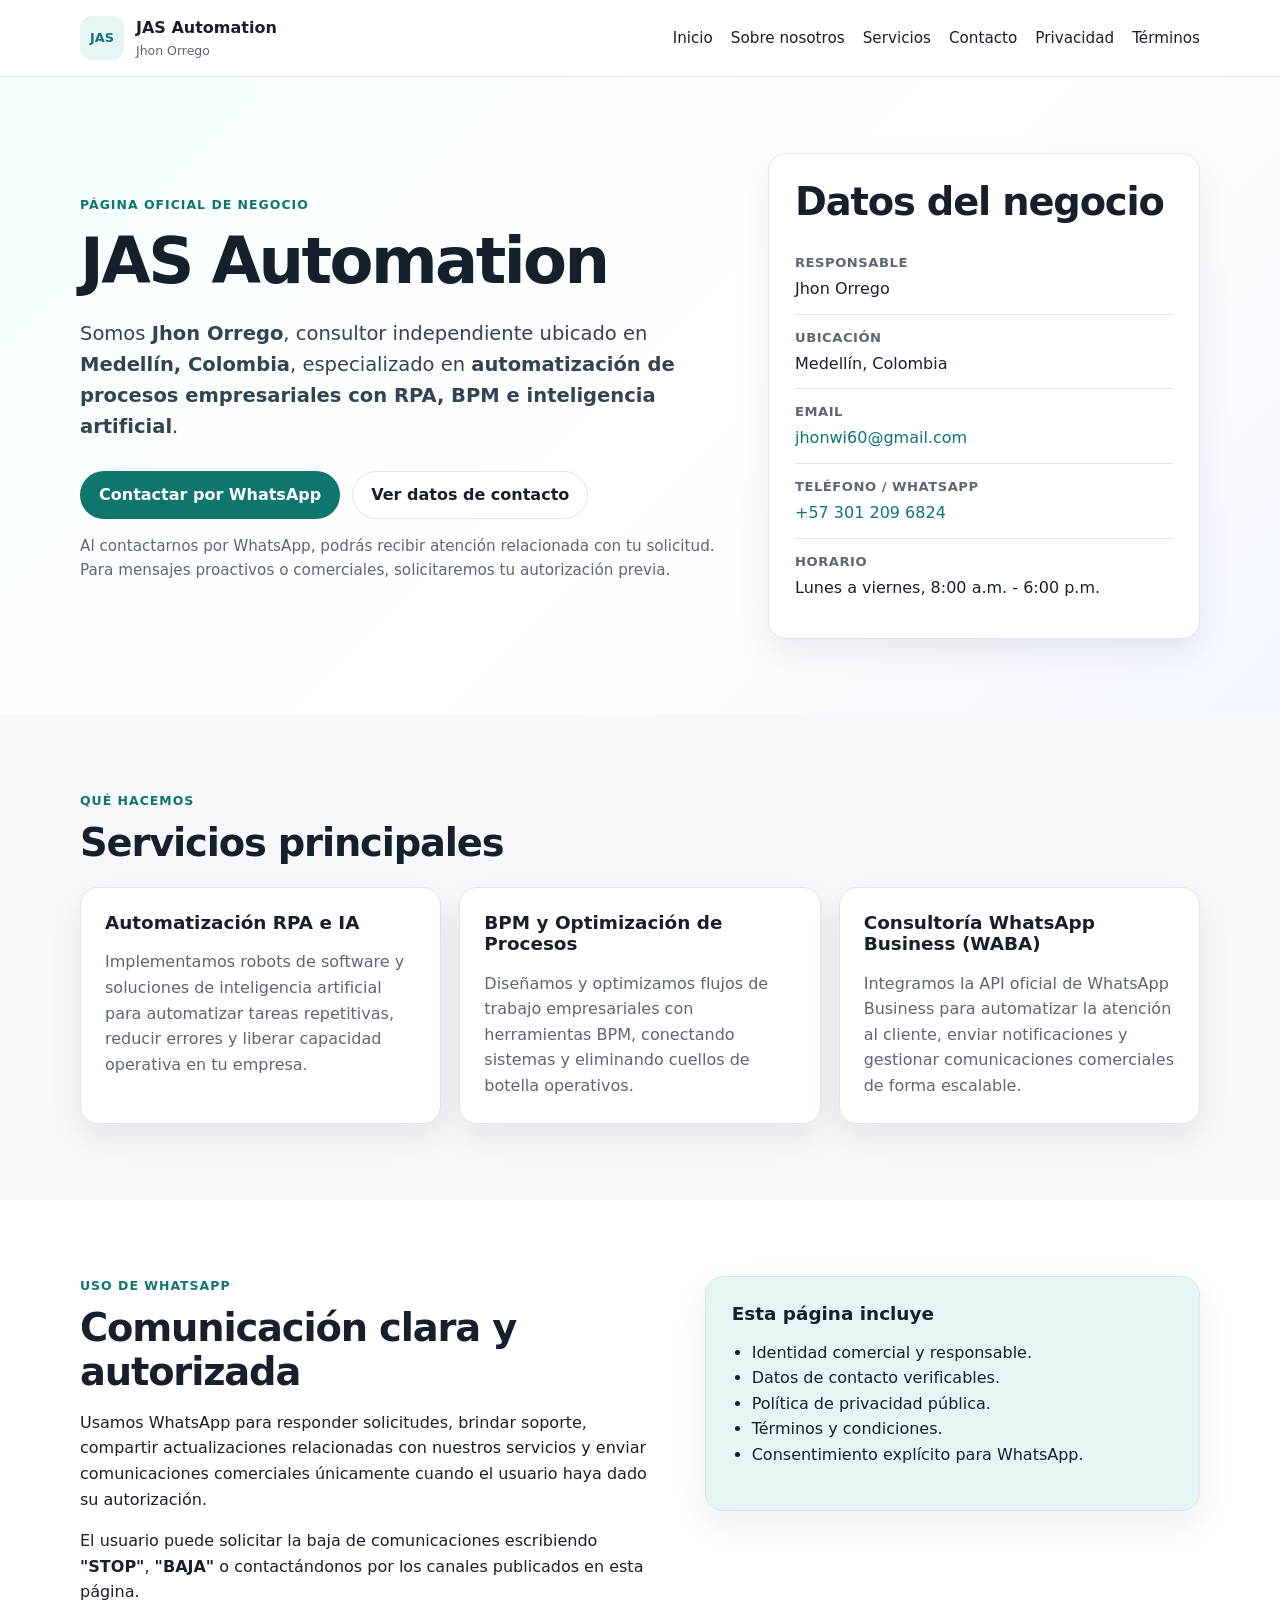
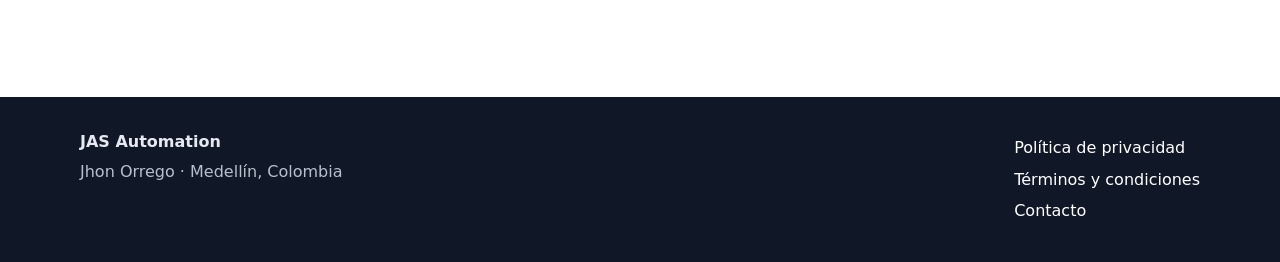
==== index.html @ 0388eae1 "Configurar página oficial JAS Automation Datos reales aplicados: nombre comercial, contacto, servici" ====
<!doctype html>
<html lang="es">
<head>
  <meta charset="utf-8">
  <meta name="viewport" content="width=device-width, initial-scale=1">
  <title>JAS Automation | Consultoría en Automatización de Procesos</title>
  <meta name="description" content="JAS Automation — consultoría en automatización de procesos empresariales con RPA, BPM e inteligencia artificial. Medellín, Colombia.">
  <meta name="robots" content="index,follow">
  <meta property="og:title" content="JAS Automation">
  <meta property="og:description" content="Consultoría en automatización de procesos con RPA, BPM e IA. Atención y soporte por WhatsApp.">
  <meta property="og:type" content="website">
  <meta property="og:url" content="https://www.jasautomation.com">
  <link rel="canonical" href="https://www.jasautomation.com">
  <link rel="stylesheet" href="assets/css/styles.css">
</head>
<body>
  <header class="site-header">
    <nav class="nav container" aria-label="Navegación principal">
      <a class="brand" href="index.html" aria-label="Inicio">
        <span class="brand-mark">JAS</span>
        <span>
          <strong>JAS Automation</strong>
          <small>Jhon Orrego</small>
        </span>
      </a>
      <button class="nav-toggle" aria-expanded="false" aria-controls="menu">Menú</button>
      <div class="nav-links" id="menu">
        <a href="index.html">Inicio</a>
        <a href="sobre-nosotros.html">Sobre nosotros</a>
        <a href="servicios.html">Servicios</a>
        <a href="contacto.html">Contacto</a>
        <a href="politica-privacidad.html">Privacidad</a>
        <a href="terminos-condiciones.html">Términos</a>
      </div>
    </nav>
  </header>

  <main>
    <section class="hero section">
      <div class="container hero-grid">
        <div>
          <p class="eyebrow">Página oficial de negocio</p>
          <h1>JAS Automation</h1>
          <p class="lead">Somos <strong>Jhon Orrego</strong>, consultor independiente ubicado en <strong>Medellín, Colombia</strong>, especializado en <strong>automatización de procesos empresariales con RPA, BPM e inteligencia artificial</strong>.</p>
          <div class="hero-actions">
            <a class="button button-primary" href="https://wa.me/573012096824?text=Hola%2C%20quiero%20recibir%20informaci%C3%B3n%20de%20JAS%20Automation" target="_blank" rel="noopener">Contactar por WhatsApp</a>
            <a class="button button-secondary" href="contacto.html">Ver datos de contacto</a>
          </div>
          <p class="consent-note">Al contactarnos por WhatsApp, podrás recibir atención relacionada con tu solicitud. Para mensajes proactivos o comerciales, solicitaremos tu autorización previa.</p>
        </div>
        <aside class="trust-card" aria-label="Datos verificables del negocio">
          <h2>Datos del negocio</h2>
          <dl>
            <div><dt>Responsable</dt><dd>Jhon Orrego</dd></div>
            <div><dt>Ubicación</dt><dd>Medellín, Colombia</dd></div>
            <div><dt>Email</dt><dd><a href="mailto:jhonwi60@gmail.com">jhonwi60@gmail.com</a></dd></div>
            <div><dt>Teléfono / WhatsApp</dt><dd><a href="tel:+573012096824">+57 301 209 6824</a></dd></div>
            <div><dt>Horario</dt><dd>Lunes a viernes, 8:00 a.m. - 6:00 p.m.</dd></div>
          </dl>
        </aside>
      </div>
    </section>

    <section class="section section-muted">
      <div class="container">
        <p class="eyebrow">Qué hacemos</p>
        <h2>Servicios principales</h2>
        <div class="cards three">
          <article class="card">
            <h3>Automatización RPA e IA</h3>
            <p>Implementamos robots de software y soluciones de inteligencia artificial para automatizar tareas repetitivas, reducir errores y liberar capacidad operativa en tu empresa.</p>
          </article>
          <article class="card">
            <h3>BPM y Optimización de Procesos</h3>
            <p>Diseñamos y optimizamos flujos de trabajo empresariales con herramientas BPM, conectando sistemas y eliminando cuellos de botella operativos.</p>
          </article>
          <article class="card">
            <h3>Consultoría WhatsApp Business (WABA)</h3>
            <p>Integramos la API oficial de WhatsApp Business para automatizar la atención al cliente, enviar notificaciones y gestionar comunicaciones comerciales de forma escalable.</p>
          </article>
        </div>
      </div>
    </section>

    <section class="section">
      <div class="container split">
        <div>
          <p class="eyebrow">Uso de WhatsApp</p>
          <h2>Comunicación clara y autorizada</h2>
          <p>Usamos WhatsApp para responder solicitudes, brindar soporte, compartir actualizaciones relacionadas con nuestros servicios y enviar comunicaciones comerciales únicamente cuando el usuario haya dado su autorización.</p>
          <p>El usuario puede solicitar la baja de comunicaciones escribiendo <strong>"STOP"</strong>, <strong>"BAJA"</strong> o contactándonos por los canales publicados en esta página.</p>
        </div>
        <div class="checklist">
          <h3>Esta página incluye</h3>
          <ul>
            <li>Identidad comercial y responsable.</li>
            <li>Datos de contacto verificables.</li>
            <li>Política de privacidad pública.</li>
            <li>Términos y condiciones.</li>
            <li>Consentimiento explícito para WhatsApp.</li>
          </ul>
        </div>
      </div>
    </section>
  </main>

  <footer class="site-footer">
    <div class="container footer-grid">
      <div>
        <strong>JAS Automation</strong>
        <p>Jhon Orrego · Medellín, Colombia</p>
      </div>
      <div>
        <a href="politica-privacidad.html">Política de privacidad</a>
        <a href="terminos-condiciones.html">Términos y condiciones</a>
        <a href="contacto.html">Contacto</a>
      </div>
    </div>
  </footer>
  <script src="assets/js/main.js"></script>
</body>
</html>
---- assets/css/styles.css ----
:root {
  --bg: #ffffff;
  --surface: #f6f8fb;
  --text: #17202a;
  --muted: #5c6773;
  --border: #dfe5ed;
  --primary: #0f766e;
  --primary-dark: #0b5f59;
  --accent: #e6f5f3;
  --shadow: 0 14px 34px rgba(16, 24, 40, .08);
  --radius: 18px;
}
* { box-sizing: border-box; }
html { scroll-behavior: smooth; }
body {
  margin: 0;
  font-family: Inter, ui-sans-serif, system-ui, -apple-system, BlinkMacSystemFont, "Segoe UI", sans-serif;
  color: var(--text);
  background: var(--bg);
  line-height: 1.6;
}
a { color: var(--primary); text-decoration: none; }
a:hover { text-decoration: underline; }
.container { width: min(1120px, calc(100% - 32px)); margin: 0 auto; }
.site-header { position: sticky; top: 0; z-index: 20; background: rgba(255,255,255,.95); border-bottom: 1px solid var(--border); backdrop-filter: blur(10px); }
.nav { display: flex; align-items: center; justify-content: space-between; min-height: 76px; gap: 18px; }
.brand { display: inline-flex; align-items: center; gap: 12px; color: var(--text); }
.brand:hover { text-decoration: none; }
.brand small { display: block; color: var(--muted); font-size: .78rem; }
.brand-mark { display: grid; place-items: center; min-width: 44px; height: 44px; border-radius: 12px; background: var(--accent); color: var(--primary); font-weight: 800; font-size: .8rem; }
.nav-links { display: flex; align-items: center; gap: 18px; font-size: .95rem; }
.nav-links a { color: var(--text); }
.nav-toggle { display: none; border: 1px solid var(--border); background: #fff; padding: 9px 12px; border-radius: 10px; }
.section { padding: 76px 0; }
.section-muted { background: var(--surface); }
.hero { background: linear-gradient(135deg, #f5fffd 0%, #ffffff 55%, #f2f7ff 100%); }
.hero-grid { display: grid; grid-template-columns: 1.2fr .8fr; gap: 40px; align-items: center; }
.eyebrow { color: var(--primary); font-weight: 800; letter-spacing: .08em; text-transform: uppercase; font-size: .78rem; margin: 0 0 10px; }
h1, h2, h3 { line-height: 1.15; margin: 0 0 16px; }
h1 { font-size: clamp(2.25rem, 5vw, 4.4rem); letter-spacing: -.04em; }
h2 { font-size: clamp(1.7rem, 3vw, 2.45rem); letter-spacing: -.03em; }
h3 { font-size: 1.15rem; }
.lead { font-size: 1.22rem; color: #354252; max-width: 760px; }
.hero-actions { display: flex; flex-wrap: wrap; gap: 12px; margin: 28px 0 14px; }
.button { display: inline-flex; align-items: center; justify-content: center; min-height: 48px; padding: 0 18px; border-radius: 999px; font-weight: 750; border: 1px solid transparent; cursor: pointer; }
.button:hover { text-decoration: none; }
.button-primary { background: var(--primary); color: #fff; }
.button-primary:hover { background: var(--primary-dark); }
.button-secondary { background: #fff; color: var(--text); border-color: var(--border); }
.consent-note { color: var(--muted); font-size: .95rem; }
.trust-card, .card, .form-card, .checklist, .notice { border: 1px solid var(--border); border-radius: var(--radius); background: #fff; box-shadow: var(--shadow); }
.trust-card { padding: 26px; }
dl { margin: 0; }
.trust-card dl div, .contact-list div { padding: 12px 0; border-bottom: 1px solid var(--border); }
.trust-card dl div:last-child, .contact-list div:last-child { border-bottom: 0; }
dt { font-size: .82rem; color: var(--muted); font-weight: 750; text-transform: uppercase; letter-spacing: .04em; }
dd { margin: 3px 0 0; }
.cards { display: grid; gap: 18px; margin-top: 22px; }
.cards.three { grid-template-columns: repeat(3, 1fr); }
.card { padding: 24px; }
.card p { color: var(--muted); margin-bottom: 0; }
.split { display: grid; grid-template-columns: 1fr .85fr; gap: 42px; align-items: start; }
.checklist { padding: 26px; background: var(--accent); }
ul { padding-left: 20px; }
.page { min-height: 64vh; }
.content { max-width: 880px; }
.content p, .legal p { color: #354252; }
.info-table { width: 100%; border-collapse: collapse; margin: 24px 0; border: 1px solid var(--border); border-radius: 14px; overflow: hidden; display: table; }
.info-table th, .info-table td { text-align: left; padding: 14px 16px; border-bottom: 1px solid var(--border); }
.info-table th { width: 230px; background: var(--surface); }
.contact-grid { display: grid; grid-template-columns: .8fr 1fr; gap: 32px; align-items: start; }
.form-card { padding: 26px; }
form { display: grid; gap: 12px; }
label { font-weight: 700; }
input, select, textarea { width: 100%; padding: 12px 13px; border: 1px solid var(--border); border-radius: 12px; font: inherit; }
textarea { resize: vertical; }
.checkbox { display: grid; grid-template-columns: auto 1fr; gap: 10px; align-items: start; font-weight: 500; color: #354252; font-size: .95rem; }
.checkbox input { width: auto; margin-top: 5px; }
.legal { max-width: 900px; }
.legal h2 { font-size: 1.35rem; margin-top: 30px; }
.notice { padding: 18px; margin-top: 24px; background: #fff9e8; }
.site-footer { background: #101828; color: #e6eaf0; padding: 32px 0; }
.site-footer p { color: #b8c0cc; margin: 4px 0; }
.site-footer a { display: block; color: #fff; margin: 6px 0; }
.footer-grid { display: flex; justify-content: space-between; gap: 24px; align-items: start; }
@media (max-width: 820px) {
  .nav { align-items: flex-start; padding: 14px 0; }
  .nav-toggle { display: inline-flex; }
  .nav-links { display: none; position: absolute; left: 16px; right: 16px; top: 76px; background: #fff; border: 1px solid var(--border); border-radius: 14px; padding: 14px; box-shadow: var(--shadow); flex-direction: column; align-items: flex-start; }
  .nav-links.open { display: flex; }
  .hero-grid, .cards.three, .split, .contact-grid { grid-template-columns: 1fr; }
  .section { padding: 52px 0; }
  .footer-grid { flex-direction: column; }
}
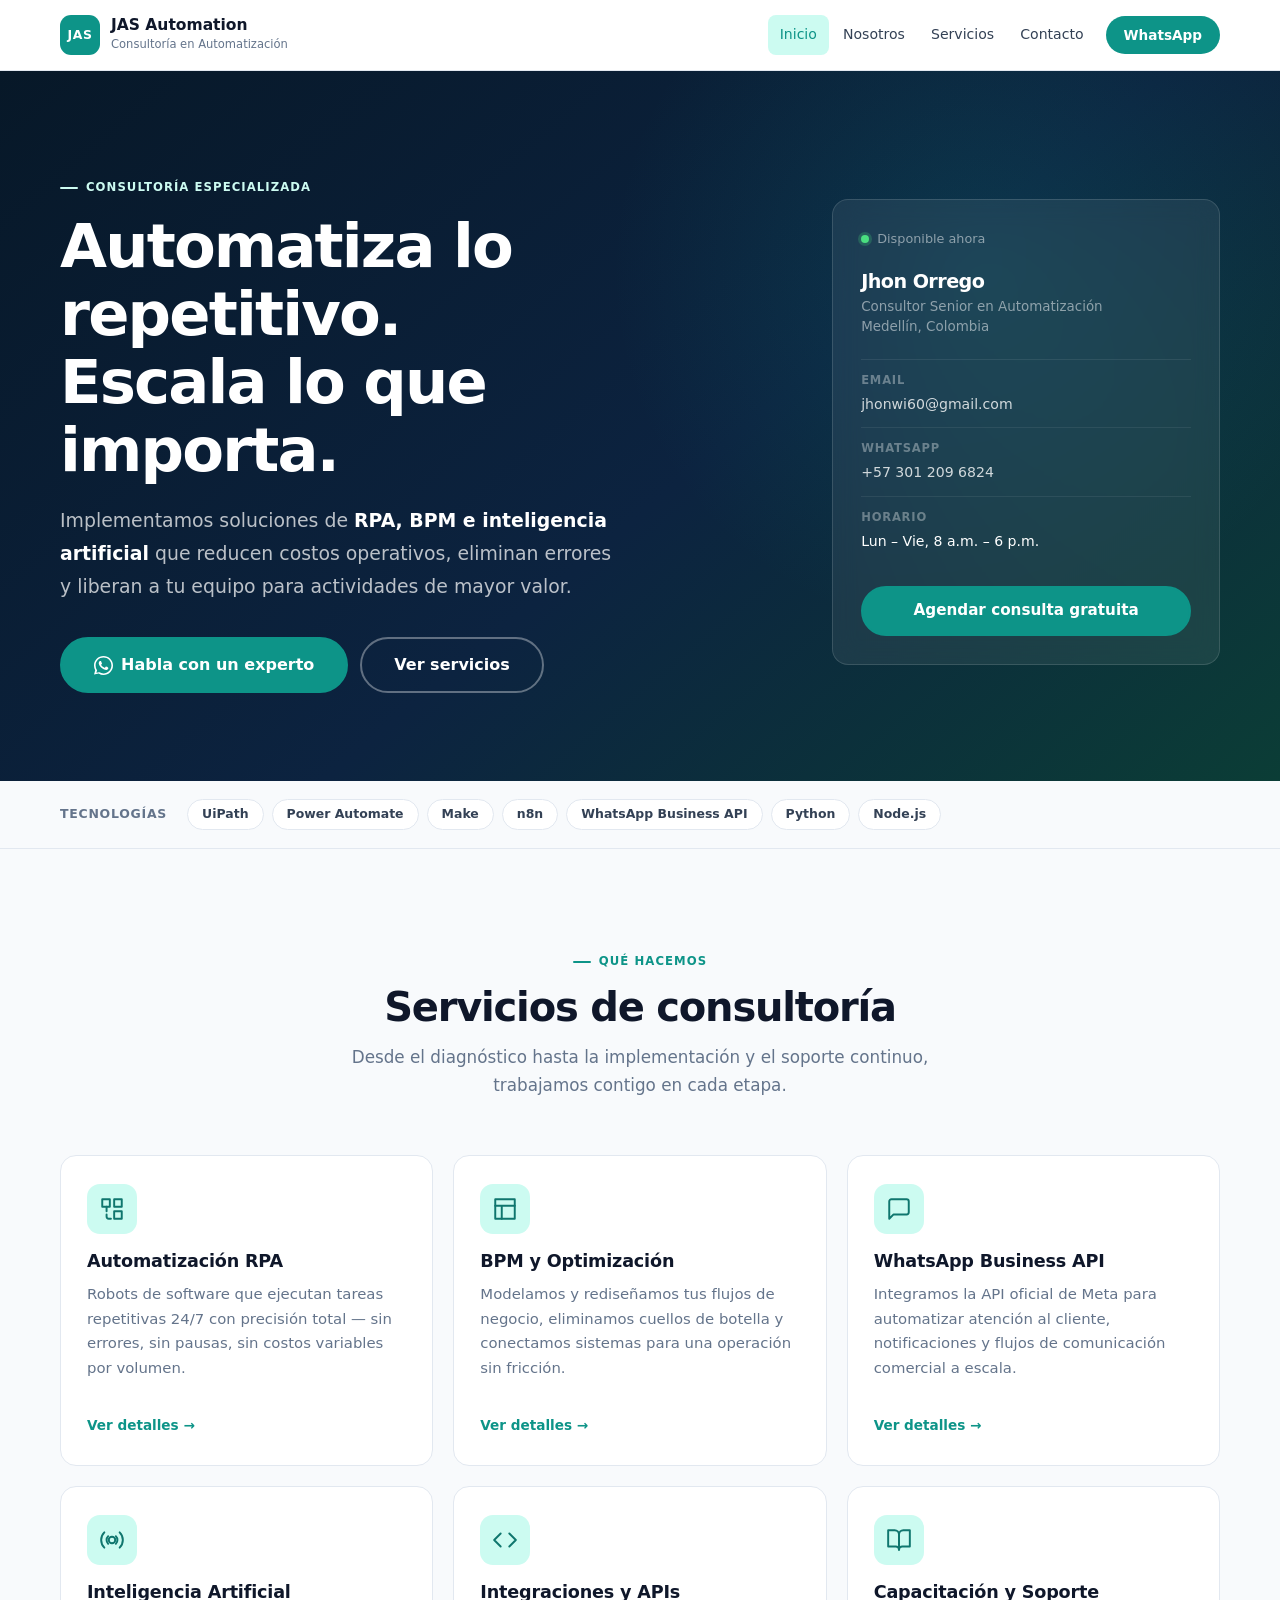
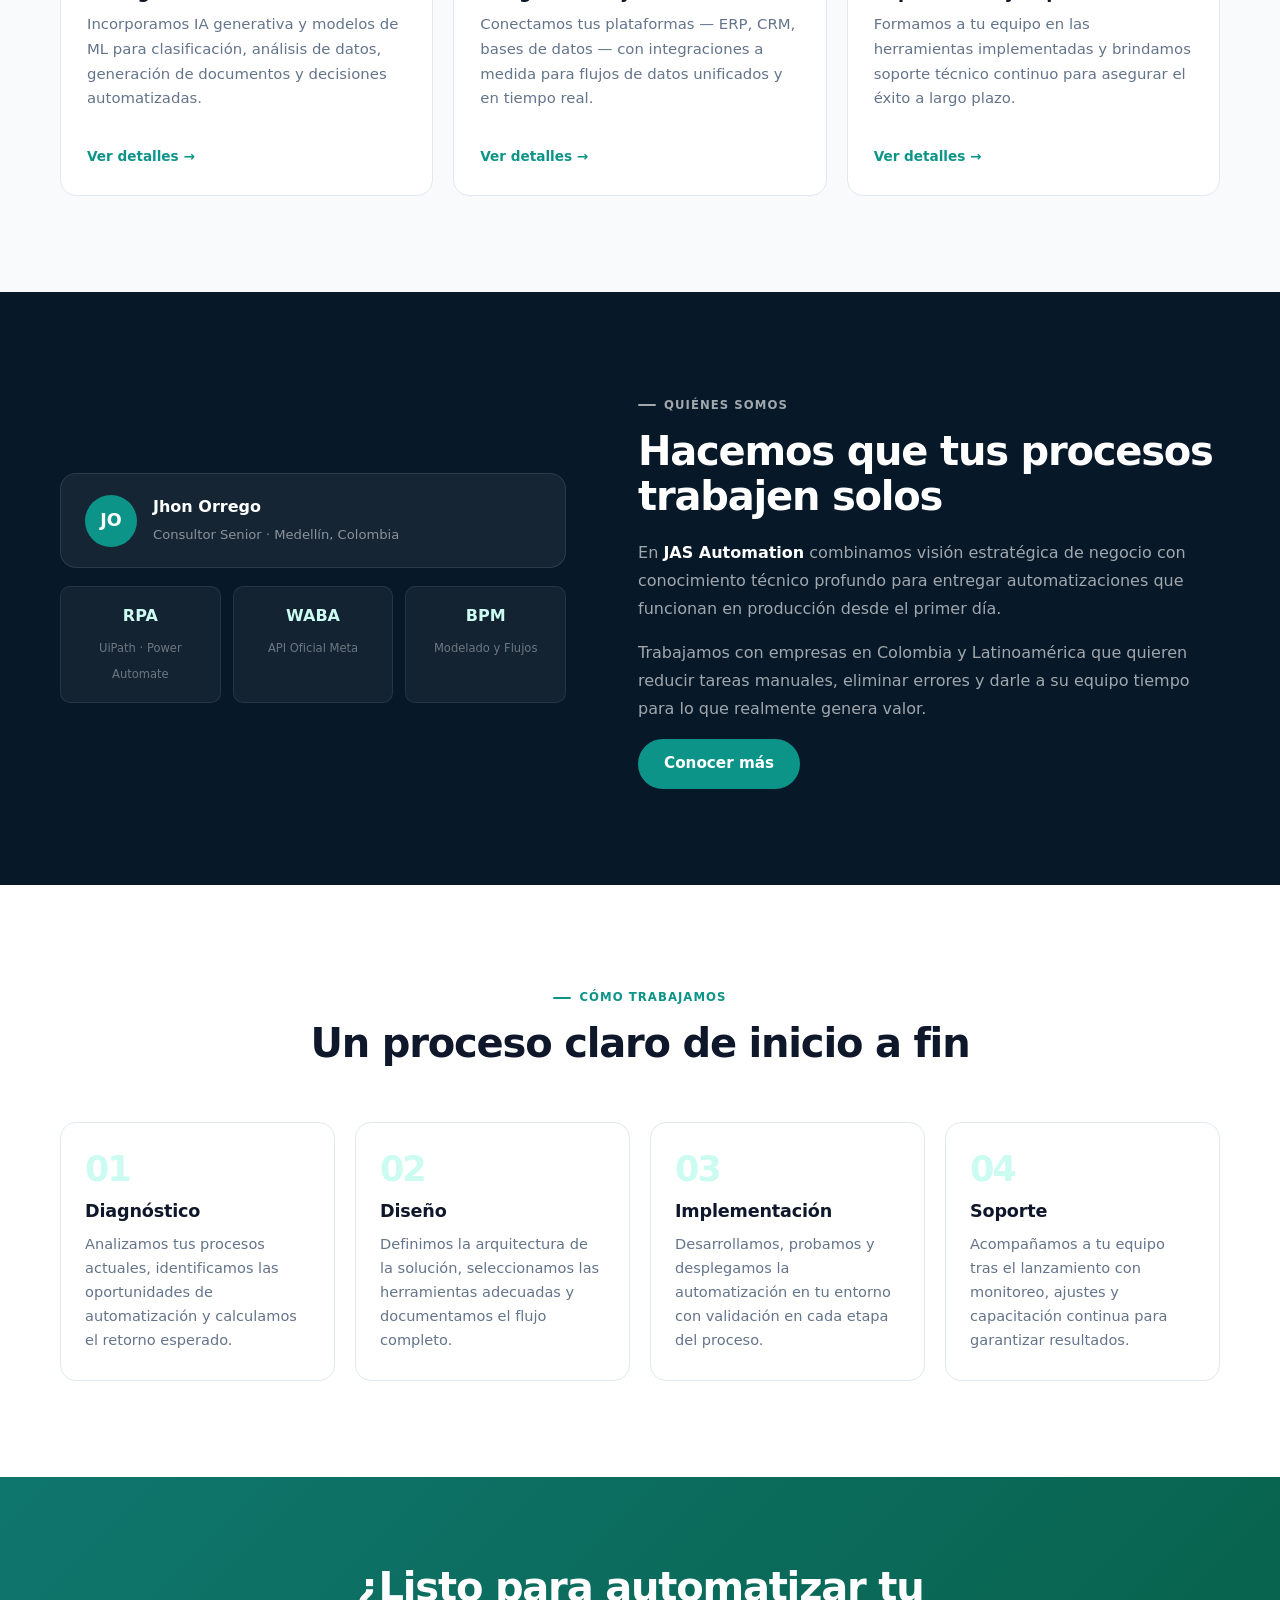
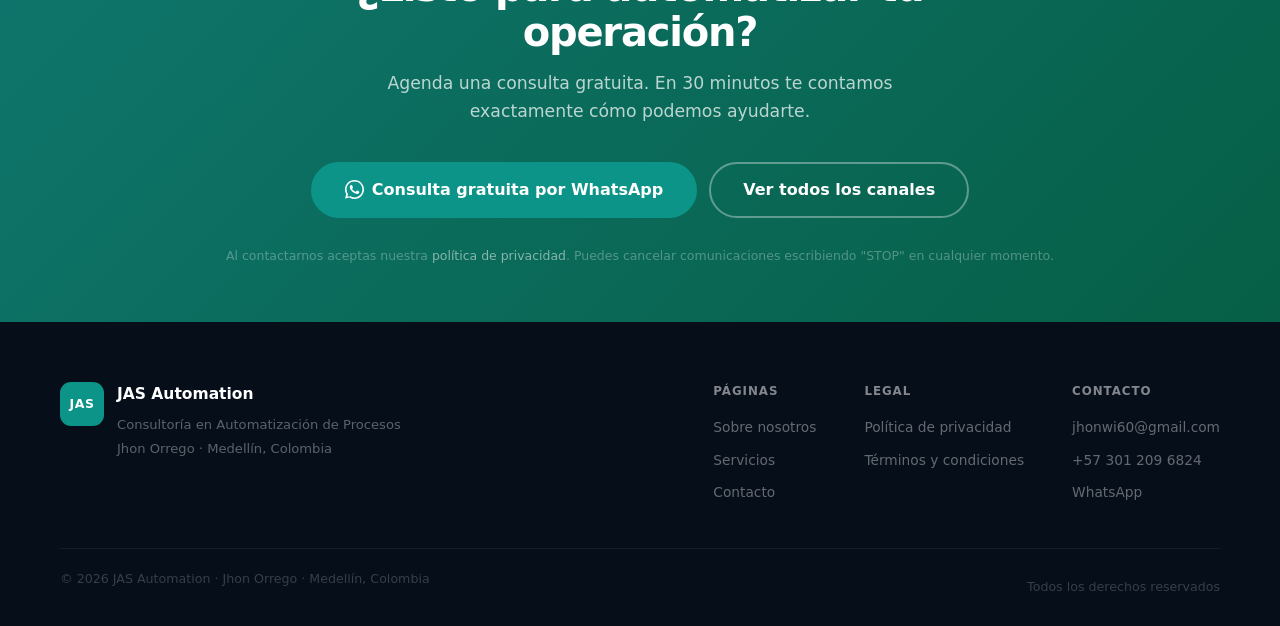
==== commit 4631f732: "Rediseño completo: UI profesional, mobile-first, copy mejorado - Hero con fondo oscuro y headline de" ====
--- a/index.html
+++ b/index.html
@@ -2,121 +2,296 @@
 <html lang="es">
 <head>
   <meta charset="utf-8">
+  <meta name="facebook-domain-verification" content="6xruk0fflsrq1tojwu6h38lykmosed" />
   <meta name="viewport" content="width=device-width, initial-scale=1">
-  <title>JAS Automation | Consultoría en Automatización de Procesos</title>
-  <meta name="description" content="JAS Automation — consultoría en automatización de procesos empresariales con RPA, BPM e inteligencia artificial. Medellín, Colombia.">
+  <title>JAS Automation | Consultoría en Automatización RPA, BPM e IA</title>
+  <meta name="description" content="Consultoría especializada en automatización de procesos con RPA, BPM e inteligencia artificial. Reducimos costos operativos y liberamos capacidad en tu empresa. Medellín, Colombia.">
   <meta name="robots" content="index,follow">
-  <meta property="og:title" content="JAS Automation">
-  <meta property="og:description" content="Consultoría en automatización de procesos con RPA, BPM e IA. Atención y soporte por WhatsApp.">
+  <meta property="og:title" content="JAS Automation | Automatización de Procesos">
+  <meta property="og:description" content="RPA, BPM e IA para empresas que quieren escalar sin crecer en costos operativos.">
   <meta property="og:type" content="website">
   <meta property="og:url" content="https://www.jasautomation.com">
   <link rel="canonical" href="https://www.jasautomation.com">
   <link rel="stylesheet" href="assets/css/styles.css">
 </head>
 <body>
+
   <header class="site-header">
     <nav class="nav container" aria-label="Navegación principal">
-      <a class="brand" href="index.html" aria-label="Inicio">
+      <a class="brand" href="index.html" aria-label="JAS Automation — Inicio">
         <span class="brand-mark">JAS</span>
         <span>
           <strong>JAS Automation</strong>
-          <small>Jhon Orrego</small>
+          <small>Consultoría en Automatización</small>
         </span>
       </a>
-      <button class="nav-toggle" aria-expanded="false" aria-controls="menu">Menú</button>
-      <div class="nav-links" id="menu">
-        <a href="index.html">Inicio</a>
-        <a href="sobre-nosotros.html">Sobre nosotros</a>
+      <button class="nav-toggle" id="nav-toggle" aria-expanded="false" aria-controls="main-menu" aria-label="Abrir menú">
+        <span></span><span></span><span></span>
+      </button>
+      <div class="nav-links" id="main-menu">
+        <a href="index.html" class="active">Inicio</a>
+        <a href="sobre-nosotros.html">Nosotros</a>
         <a href="servicios.html">Servicios</a>
         <a href="contacto.html">Contacto</a>
-        <a href="politica-privacidad.html">Privacidad</a>
-        <a href="terminos-condiciones.html">Términos</a>
+        <a href="https://wa.me/573012096824?text=Hola%2C%20quiero%20informaci%C3%B3n%20sobre%20JAS%20Automation" class="nav-cta" target="_blank" rel="noopener">WhatsApp</a>
       </div>
     </nav>
   </header>
 
   <main>
-    <section class="hero section">
-      <div class="container hero-grid">
+
+    <!-- HERO -->
+    <section class="hero">
+      <div class="container hero-inner">
+        <div class="hero-content">
+          <p class="eyebrow eyebrow-light">Consultoría especializada</p>
+          <h1>Automatiza lo repetitivo.<br>Escala lo que importa.</h1>
+          <p class="lead">Implementamos soluciones de <strong>RPA, BPM e inteligencia artificial</strong> que reducen costos operativos, eliminan errores y liberan a tu equipo para actividades de mayor valor.</p>
+          <div class="hero-actions">
+            <a class="btn btn-primary btn-lg" href="https://wa.me/573012096824?text=Hola%2C%20quiero%20informaci%C3%B3n%20sobre%20JAS%20Automation" target="_blank" rel="noopener">
+              <svg width="19" height="19" viewBox="0 0 24 24" fill="currentColor" aria-hidden="true"><path d="M17.472 14.382c-.297-.149-1.758-.867-2.03-.967-.273-.099-.471-.148-.67.15-.197.297-.767.966-.94 1.164-.173.199-.347.223-.644.075-.297-.15-1.255-.463-2.39-1.475-.883-.788-1.48-1.761-1.653-2.059-.173-.297-.018-.458.13-.606.134-.133.298-.347.446-.52.149-.174.198-.298.298-.497.099-.198.05-.371-.025-.52-.075-.149-.669-1.612-.916-2.207-.242-.579-.487-.5-.669-.51-.173-.008-.371-.01-.57-.01-.198 0-.52.074-.792.372-.272.297-1.04 1.016-1.04 2.479 0 1.462 1.065 2.875 1.213 3.074.149.198 2.096 3.2 5.077 4.487.709.306 1.262.489 1.694.625.712.227 1.36.195 1.871.118.571-.085 1.758-.719 2.006-1.413.248-.694.248-1.289.173-1.413-.074-.124-.272-.198-.57-.347z"/><path d="M12 0C5.373 0 0 5.373 0 12c0 2.123.553 4.116 1.52 5.843L.057 23.5l5.81-1.522A11.942 11.942 0 0012 24c6.627 0 12-5.373 12-12S18.627 0 12 0zm0 22c-1.89 0-3.663-.51-5.187-1.4l-.37-.22-3.45.905.92-3.36-.24-.386A10 10 0 012 12C2 6.477 6.477 2 12 2s10 4.477 10 10-4.477 10-10 10z"/></svg>
+              Habla con un experto
+            </a>
+            <a class="btn btn-outline-white btn-lg" href="servicios.html">Ver servicios</a>
+          </div>
+        </div>
+
+        <aside class="hero-card" aria-label="Datos de contacto">
+          <div class="hero-card-top">
+            <span class="status-dot" aria-hidden="true"></span>
+            <span>Disponible ahora</span>
+          </div>
+          <h2>Jhon Orrego</h2>
+          <p class="hero-card-role">Consultor Senior en Automatización<br>Medellín, Colombia</p>
+          <dl>
+            <div>
+              <dt>Email</dt>
+              <dd><a href="mailto:jhonwi60@gmail.com">jhonwi60@gmail.com</a></dd>
+            </div>
+            <div>
+              <dt>WhatsApp</dt>
+              <dd><a href="tel:+573012096824">+57 301 209 6824</a></dd>
+            </div>
+            <div>
+              <dt>Horario</dt>
+              <dd>Lun – Vie, 8 a.m. – 6 p.m.</dd>
+            </div>
+          </dl>
+          <a class="btn btn-primary btn-full" href="https://wa.me/573012096824?text=Hola%2C%20quiero%20una%20consulta%20sobre%20automatizaci%C3%B3n" target="_blank" rel="noopener">Agendar consulta gratuita</a>
+        </aside>
+      </div>
+    </section>
+
+    <!-- TECH STRIP -->
+    <div class="strip">
+      <div class="container strip-inner">
+        <span class="strip-label">Tecnologías</span>
+        <div class="strip-tags">
+          <span>UiPath</span>
+          <span>Power Automate</span>
+          <span>Make</span>
+          <span>n8n</span>
+          <span>WhatsApp Business API</span>
+          <span>Python</span>
+          <span>Node.js</span>
+        </div>
+      </div>
+    </div>
+
+    <!-- SERVICES -->
+    <section class="section section-muted">
+      <div class="container">
+        <div class="section-header">
+          <p class="eyebrow">Qué hacemos</p>
+          <h2>Servicios de consultoría</h2>
+          <p class="section-sub">Desde el diagnóstico hasta la implementación y el soporte continuo, trabajamos contigo en cada etapa.</p>
+        </div>
+        <div class="services-grid">
+
+          <article class="service-card">
+            <div class="service-icon" aria-hidden="true">
+              <svg width="26" height="26" viewBox="0 0 24 24" fill="none" stroke="currentColor" stroke-width="1.8" stroke-linecap="round" stroke-linejoin="round"><rect x="3" y="3" width="7" height="7"/><rect x="14" y="3" width="7" height="7"/><rect x="14" y="14" width="7" height="7"/><path d="M7 17v2a2 2 0 002 2h2M7 10v4"/></svg>
+            </div>
+            <h3>Automatización RPA</h3>
+            <p>Robots de software que ejecutan tareas repetitivas 24/7 con precisión total — sin errores, sin pausas, sin costos variables por volumen.</p>
+            <a href="servicios.html" class="card-link">Ver detalles →</a>
+          </article>
+
+          <article class="service-card">
+            <div class="service-icon" aria-hidden="true">
+              <svg width="26" height="26" viewBox="0 0 24 24" fill="none" stroke="currentColor" stroke-width="1.8" stroke-linecap="round" stroke-linejoin="round"><path d="M3 3h18v18H3z" rx="2"/><path d="M3 9h18M9 21V9"/></svg>
+            </div>
+            <h3>BPM y Optimización</h3>
+            <p>Modelamos y rediseñamos tus flujos de negocio, eliminamos cuellos de botella y conectamos sistemas para una operación sin fricción.</p>
+            <a href="servicios.html" class="card-link">Ver detalles →</a>
+          </article>
+
+          <article class="service-card">
+            <div class="service-icon" aria-hidden="true">
+              <svg width="26" height="26" viewBox="0 0 24 24" fill="none" stroke="currentColor" stroke-width="1.8" stroke-linecap="round" stroke-linejoin="round"><path d="M21 15a2 2 0 01-2 2H7l-4 4V5a2 2 0 012-2h14a2 2 0 012 2z"/></svg>
+            </div>
+            <h3>WhatsApp Business API</h3>
+            <p>Integramos la API oficial de Meta para automatizar atención al cliente, notificaciones y flujos de comunicación comercial a escala.</p>
+            <a href="servicios.html" class="card-link">Ver detalles →</a>
+          </article>
+
+          <article class="service-card">
+            <div class="service-icon" aria-hidden="true">
+              <svg width="26" height="26" viewBox="0 0 24 24" fill="none" stroke="currentColor" stroke-width="1.8" stroke-linecap="round" stroke-linejoin="round"><circle cx="12" cy="12" r="3"/><path d="M19.07 4.93a10 10 0 010 14.14M4.93 4.93a10 10 0 000 14.14M15.54 8.46a5 5 0 010 7.07M8.46 8.46a5 5 0 000 7.07"/></svg>
+            </div>
+            <h3>Inteligencia Artificial</h3>
+            <p>Incorporamos IA generativa y modelos de ML para clasificación, análisis de datos, generación de documentos y decisiones automatizadas.</p>
+            <a href="servicios.html" class="card-link">Ver detalles →</a>
+          </article>
+
+          <article class="service-card">
+            <div class="service-icon" aria-hidden="true">
+              <svg width="26" height="26" viewBox="0 0 24 24" fill="none" stroke="currentColor" stroke-width="1.8" stroke-linecap="round" stroke-linejoin="round"><polyline points="16 18 22 12 16 6"/><polyline points="8 6 2 12 8 18"/></svg>
+            </div>
+            <h3>Integraciones y APIs</h3>
+            <p>Conectamos tus plataformas — ERP, CRM, bases de datos — con integraciones a medida para flujos de datos unificados y en tiempo real.</p>
+            <a href="servicios.html" class="card-link">Ver detalles →</a>
+          </article>
+
+          <article class="service-card">
+            <div class="service-icon" aria-hidden="true">
+              <svg width="26" height="26" viewBox="0 0 24 24" fill="none" stroke="currentColor" stroke-width="1.8" stroke-linecap="round" stroke-linejoin="round"><path d="M2 3h6a4 4 0 014 4v14a3 3 0 00-3-3H2z"/><path d="M22 3h-6a4 4 0 00-4 4v14a3 3 0 013-3h7z"/></svg>
+            </div>
+            <h3>Capacitación y Soporte</h3>
+            <p>Formamos a tu equipo en las herramientas implementadas y brindamos soporte técnico continuo para asegurar el éxito a largo plazo.</p>
+            <a href="servicios.html" class="card-link">Ver detalles →</a>
+          </article>
+
+        </div>
+      </div>
+    </section>
+
+    <!-- ABOUT -->
+    <section class="section section-dark">
+      <div class="container about-grid">
+        <div class="about-visual">
+          <div class="about-profile">
+            <div class="about-avatar" aria-hidden="true">JO</div>
+            <div>
+              <strong>Jhon Orrego</strong>
+              <span>Consultor Senior · Medellín, Colombia</span>
+            </div>
+          </div>
+          <div class="about-tags">
+            <div class="about-tag">
+              <strong>RPA</strong>
+              <span>UiPath · Power Automate</span>
+            </div>
+            <div class="about-tag">
+              <strong>WABA</strong>
+              <span>API Oficial Meta</span>
+            </div>
+            <div class="about-tag">
+              <strong>BPM</strong>
+              <span>Modelado y Flujos</span>
+            </div>
+          </div>
+        </div>
+        <div class="about-text">
+          <p class="eyebrow eyebrow-light">Quiénes somos</p>
+          <h2>Hacemos que tus procesos trabajen solos</h2>
+          <p>En <strong>JAS Automation</strong> combinamos visión estratégica de negocio con conocimiento técnico profundo para entregar automatizaciones que funcionan en producción desde el primer día.</p>
+          <p>Trabajamos con empresas en Colombia y Latinoamérica que quieren reducir tareas manuales, eliminar errores y darle a su equipo tiempo para lo que realmente genera valor.</p>
+          <a class="btn btn-primary" href="sobre-nosotros.html">Conocer más</a>
+        </div>
+      </div>
+    </section>
+
+    <!-- PROCESS -->
+    <section class="section">
+      <div class="container">
+        <div class="section-header">
+          <p class="eyebrow">Cómo trabajamos</p>
+          <h2>Un proceso claro de inicio a fin</h2>
+        </div>
+        <div class="process-grid">
+          <div class="process-step">
+            <div class="step-num">01</div>
+            <h3>Diagnóstico</h3>
+            <p>Analizamos tus procesos actuales, identificamos las oportunidades de automatización y calculamos el retorno esperado.</p>
+          </div>
+          <div class="process-step">
+            <div class="step-num">02</div>
+            <h3>Diseño</h3>
+            <p>Definimos la arquitectura de la solución, seleccionamos las herramientas adecuadas y documentamos el flujo completo.</p>
+          </div>
+          <div class="process-step">
+            <div class="step-num">03</div>
+            <h3>Implementación</h3>
+            <p>Desarrollamos, probamos y desplegamos la automatización en tu entorno con validación en cada etapa del proceso.</p>
+          </div>
+          <div class="process-step">
+            <div class="step-num">04</div>
+            <h3>Soporte</h3>
+            <p>Acompañamos a tu equipo tras el lanzamiento con monitoreo, ajustes y capacitación continua para garantizar resultados.</p>
+          </div>
+        </div>
+      </div>
+    </section>
+
+    <!-- CTA -->
+    <section class="cta-section">
+      <div class="container">
+        <div class="cta-body">
+          <h2>¿Listo para automatizar tu operación?</h2>
+          <p>Agenda una consulta gratuita. En 30 minutos te contamos exactamente cómo podemos ayudarte.</p>
+        </div>
+        <div class="cta-actions">
+          <a class="btn btn-primary btn-lg" href="https://wa.me/573012096824?text=Hola%2C%20quiero%20una%20consulta%20gratuita%20con%20JAS%20Automation" target="_blank" rel="noopener">
+            <svg width="19" height="19" viewBox="0 0 24 24" fill="currentColor" aria-hidden="true"><path d="M17.472 14.382c-.297-.149-1.758-.867-2.03-.967-.273-.099-.471-.148-.67.15-.197.297-.767.966-.94 1.164-.173.199-.347.223-.644.075-.297-.15-1.255-.463-2.39-1.475-.883-.788-1.48-1.761-1.653-2.059-.173-.297-.018-.458.13-.606.134-.133.298-.347.446-.52.149-.174.198-.298.298-.497.099-.198.05-.371-.025-.52-.075-.149-.669-1.612-.916-2.207-.242-.579-.487-.5-.669-.51-.173-.008-.371-.01-.57-.01-.198 0-.52.074-.792.372-.272.297-1.04 1.016-1.04 2.479 0 1.462 1.065 2.875 1.213 3.074.149.198 2.096 3.2 5.077 4.487.709.306 1.262.489 1.694.625.712.227 1.36.195 1.871.118.571-.085 1.758-.719 2.006-1.413.248-.694.248-1.289.173-1.413-.074-.124-.272-.198-.57-.347z"/><path d="M12 0C5.373 0 0 5.373 0 12c0 2.123.553 4.116 1.52 5.843L.057 23.5l5.81-1.522A11.942 11.942 0 0012 24c6.627 0 12-5.373 12-12S18.627 0 12 0zm0 22c-1.89 0-3.663-.51-5.187-1.4l-.37-.22-3.45.905.92-3.36-.24-.386A10 10 0 012 12C2 6.477 6.477 2 12 2s10 4.477 10 10-4.477 10-10 10z"/></svg>
+            Consulta gratuita por WhatsApp
+          </a>
+          <a class="btn btn-outline-white btn-lg" href="contacto.html">Ver todos los canales</a>
+        </div>
+        <p class="cta-note">Al contactarnos aceptas nuestra <a href="politica-privacidad.html">política de privacidad</a>. Puedes cancelar comunicaciones escribiendo "STOP" en cualquier momento.</p>
+      </div>
+    </section>
+
+  </main>
+
+  <footer class="site-footer">
+    <div class="container footer-top">
+      <div class="footer-brand">
+        <span class="brand-mark">JAS</span>
         <div>
-          <p class="eyebrow">Página oficial de negocio</p>
-          <h1>JAS Automation</h1>
-          <p class="lead">Somos <strong>Jhon Orrego</strong>, consultor independiente ubicado en <strong>Medellín, Colombia</strong>, especializado en <strong>automatización de procesos empresariales con RPA, BPM e inteligencia artificial</strong>.</p>
-          <div class="hero-actions">
-            <a class="button button-primary" href="https://wa.me/573012096824?text=Hola%2C%20quiero%20recibir%20informaci%C3%B3n%20de%20JAS%20Automation" target="_blank" rel="noopener">Contactar por WhatsApp</a>
-            <a class="button button-secondary" href="contacto.html">Ver datos de contacto</a>
-          </div>
-          <p class="consent-note">Al contactarnos por WhatsApp, podrás recibir atención relacionada con tu solicitud. Para mensajes proactivos o comerciales, solicitaremos tu autorización previa.</p>
-        </div>
-        <aside class="trust-card" aria-label="Datos verificables del negocio">
-          <h2>Datos del negocio</h2>
-          <dl>
-            <div><dt>Responsable</dt><dd>Jhon Orrego</dd></div>
-            <div><dt>Ubicación</dt><dd>Medellín, Colombia</dd></div>
-            <div><dt>Email</dt><dd><a href="mailto:jhonwi60@gmail.com">jhonwi60@gmail.com</a></dd></div>
-            <div><dt>Teléfono / WhatsApp</dt><dd><a href="tel:+573012096824">+57 301 209 6824</a></dd></div>
-            <div><dt>Horario</dt><dd>Lunes a viernes, 8:00 a.m. - 6:00 p.m.</dd></div>
-          </dl>
-        </aside>
-      </div>
-    </section>
-
-    <section class="section section-muted">
-      <div class="container">
-        <p class="eyebrow">Qué hacemos</p>
-        <h2>Servicios principales</h2>
-        <div class="cards three">
-          <article class="card">
-            <h3>Automatización RPA e IA</h3>
-            <p>Implementamos robots de software y soluciones de inteligencia artificial para automatizar tareas repetitivas, reducir errores y liberar capacidad operativa en tu empresa.</p>
-          </article>
-          <article class="card">
-            <h3>BPM y Optimización de Procesos</h3>
-            <p>Diseñamos y optimizamos flujos de trabajo empresariales con herramientas BPM, conectando sistemas y eliminando cuellos de botella operativos.</p>
-          </article>
-          <article class="card">
-            <h3>Consultoría WhatsApp Business (WABA)</h3>
-            <p>Integramos la API oficial de WhatsApp Business para automatizar la atención al cliente, enviar notificaciones y gestionar comunicaciones comerciales de forma escalable.</p>
-          </article>
-        </div>
-      </div>
-    </section>
-
-    <section class="section">
-      <div class="container split">
-        <div>
-          <p class="eyebrow">Uso de WhatsApp</p>
-          <h2>Comunicación clara y autorizada</h2>
-          <p>Usamos WhatsApp para responder solicitudes, brindar soporte, compartir actualizaciones relacionadas con nuestros servicios y enviar comunicaciones comerciales únicamente cuando el usuario haya dado su autorización.</p>
-          <p>El usuario puede solicitar la baja de comunicaciones escribiendo <strong>"STOP"</strong>, <strong>"BAJA"</strong> o contactándonos por los canales publicados en esta página.</p>
-        </div>
-        <div class="checklist">
-          <h3>Esta página incluye</h3>
-          <ul>
-            <li>Identidad comercial y responsable.</li>
-            <li>Datos de contacto verificables.</li>
-            <li>Política de privacidad pública.</li>
-            <li>Términos y condiciones.</li>
-            <li>Consentimiento explícito para WhatsApp.</li>
-          </ul>
-        </div>
-      </div>
-    </section>
-  </main>
-
-  <footer class="site-footer">
-    <div class="container footer-grid">
-      <div>
-        <strong>JAS Automation</strong>
-        <p>Jhon Orrego · Medellín, Colombia</p>
-      </div>
-      <div>
-        <a href="politica-privacidad.html">Política de privacidad</a>
-        <a href="terminos-condiciones.html">Términos y condiciones</a>
-        <a href="contacto.html">Contacto</a>
+          <strong>JAS Automation</strong>
+          <p>Consultoría en Automatización de Procesos</p>
+          <p>Jhon Orrego · Medellín, Colombia</p>
+        </div>
+      </div>
+      <nav class="footer-nav" aria-label="Navegación del pie de página">
+        <div class="footer-nav-col">
+          <strong>Páginas</strong>
+          <a href="sobre-nosotros.html">Sobre nosotros</a>
+          <a href="servicios.html">Servicios</a>
+          <a href="contacto.html">Contacto</a>
+        </div>
+        <div class="footer-nav-col">
+          <strong>Legal</strong>
+          <a href="politica-privacidad.html">Política de privacidad</a>
+          <a href="terminos-condiciones.html">Términos y condiciones</a>
+        </div>
+        <div class="footer-nav-col">
+          <strong>Contacto</strong>
+          <a href="mailto:jhonwi60@gmail.com">jhonwi60@gmail.com</a>
+          <a href="tel:+573012096824">+57 301 209 6824</a>
+          <a href="https://wa.me/573012096824" target="_blank" rel="noopener">WhatsApp</a>
+        </div>
+      </nav>
+    </div>
+    <div class="footer-bottom">
+      <div class="container">
+        <p>© 2026 JAS Automation · Jhon Orrego · Medellín, Colombia</p>
+        <p>Todos los derechos reservados</p>
       </div>
     </div>
   </footer>
+
   <script src="assets/js/main.js"></script>
 </body>
 </html>
--- a/assets/css/styles.css
+++ b/assets/css/styles.css
@@ -1,94 +1,655 @@
+/* ===== DESIGN SYSTEM ===== */
 :root {
   --bg: #ffffff;
-  --surface: #f6f8fb;
-  --text: #17202a;
-  --muted: #5c6773;
-  --border: #dfe5ed;
-  --primary: #0f766e;
-  --primary-dark: #0b5f59;
-  --accent: #e6f5f3;
-  --shadow: 0 14px 34px rgba(16, 24, 40, .08);
-  --radius: 18px;
-}
-* { box-sizing: border-box; }
-html { scroll-behavior: smooth; }
+  --surface: #f8fafc;
+  --text: #0f172a;
+  --text-2: #334155;
+  --muted: #64748b;
+  --border: #e2e8f0;
+  --primary: #0d9488;
+  --primary-dark: #0f766e;
+  --primary-light: #ccfbf1;
+  --dark: #071828;
+  --dark-2: #0c2340;
+  --shadow: 0 4px 20px rgba(0,0,0,.09);
+  --shadow-lg: 0 20px 50px rgba(0,0,0,.13);
+  --radius: 16px;
+  --radius-sm: 10px;
+}
+
+/* ===== RESET ===== */
+*, *::before, *::after { box-sizing: border-box; margin: 0; padding: 0; }
+html { scroll-behavior: smooth; -webkit-text-size-adjust: 100%; }
 body {
-  margin: 0;
-  font-family: Inter, ui-sans-serif, system-ui, -apple-system, BlinkMacSystemFont, "Segoe UI", sans-serif;
+  font-family: Inter, ui-sans-serif, system-ui, -apple-system, BlinkMacSystemFont, "Segoe UI", Roboto, sans-serif;
   color: var(--text);
   background: var(--bg);
-  line-height: 1.6;
-}
+  line-height: 1.65;
+  -webkit-font-smoothing: antialiased;
+}
+img, svg { display: block; max-width: 100%; }
 a { color: var(--primary); text-decoration: none; }
 a:hover { text-decoration: underline; }
-.container { width: min(1120px, calc(100% - 32px)); margin: 0 auto; }
-.site-header { position: sticky; top: 0; z-index: 20; background: rgba(255,255,255,.95); border-bottom: 1px solid var(--border); backdrop-filter: blur(10px); }
-.nav { display: flex; align-items: center; justify-content: space-between; min-height: 76px; gap: 18px; }
-.brand { display: inline-flex; align-items: center; gap: 12px; color: var(--text); }
+ul, ol { list-style: none; }
+p { margin-bottom: 1rem; }
+p:last-child { margin-bottom: 0; }
+
+/* ===== LAYOUT ===== */
+.container { width: min(1160px, calc(100% - 40px)); margin: 0 auto; }
+.section { padding: 96px 0; }
+.section-muted { background: var(--surface); }
+.section-dark { background: var(--dark); }
+
+/* ===== TYPOGRAPHY ===== */
+.eyebrow {
+  display: inline-flex;
+  align-items: center;
+  gap: 8px;
+  color: var(--primary);
+  font-weight: 700;
+  letter-spacing: .09em;
+  text-transform: uppercase;
+  font-size: .73rem;
+  margin-bottom: 14px;
+}
+.eyebrow::before {
+  content: '';
+  display: block;
+  width: 18px;
+  height: 2px;
+  background: currentColor;
+  border-radius: 2px;
+  flex-shrink: 0;
+}
+.eyebrow-light { color: var(--primary-light); }
+
+h1, h2, h3 { line-height: 1.12; font-weight: 800; letter-spacing: -.03em; }
+h1 { font-size: clamp(2.2rem, 5.5vw, 3.8rem); }
+h2 { font-size: clamp(1.7rem, 3.5vw, 2.5rem); }
+h3 { font-size: 1.1rem; font-weight: 700; letter-spacing: -.01em; }
+
+.lead {
+  font-size: clamp(1rem, 2vw, 1.18rem);
+  color: var(--text-2);
+  line-height: 1.75;
+}
+.section-header { text-align: center; max-width: 660px; margin: 0 auto 56px; }
+.section-header h2 { margin-bottom: 14px; }
+.section-sub { color: var(--muted); font-size: 1.05rem; }
+
+/* ===== BUTTONS ===== */
+.btn {
+  display: inline-flex;
+  align-items: center;
+  justify-content: center;
+  gap: 8px;
+  min-height: 50px;
+  padding: 0 24px;
+  border-radius: 999px;
+  font-weight: 700;
+  font-size: .95rem;
+  border: 2px solid transparent;
+  cursor: pointer;
+  transition: background .16s, border-color .16s, transform .14s, box-shadow .16s;
+  white-space: nowrap;
+  font-family: inherit;
+}
+.btn:hover { text-decoration: none; transform: translateY(-1px); box-shadow: 0 6px 20px rgba(0,0,0,.12); }
+.btn:active { transform: translateY(0); }
+.btn-primary { background: var(--primary); color: #fff; border-color: var(--primary); }
+.btn-primary:hover { background: var(--primary-dark); border-color: var(--primary-dark); }
+.btn-ghost { background: transparent; color: var(--text); border-color: var(--border); }
+.btn-ghost:hover { border-color: var(--primary); color: var(--primary); background: var(--primary-light); }
+.btn-outline-white { background: transparent; color: #fff; border-color: rgba(255,255,255,.35); }
+.btn-outline-white:hover { background: rgba(255,255,255,.1); border-color: rgba(255,255,255,.7); }
+.btn-full { width: 100%; }
+.btn-lg { min-height: 56px; padding: 0 32px; font-size: 1rem; }
+
+/* ===== HEADER / NAV ===== */
+.site-header {
+  position: sticky;
+  top: 0;
+  z-index: 50;
+  background: rgba(255,255,255,.94);
+  border-bottom: 1px solid var(--border);
+  backdrop-filter: blur(16px);
+  -webkit-backdrop-filter: blur(16px);
+}
+.nav {
+  display: flex;
+  align-items: center;
+  justify-content: space-between;
+  min-height: 70px;
+  gap: 16px;
+  flex-wrap: wrap;
+}
+.brand {
+  display: inline-flex;
+  align-items: center;
+  gap: 11px;
+  color: var(--text);
+  flex-shrink: 0;
+}
 .brand:hover { text-decoration: none; }
-.brand small { display: block; color: var(--muted); font-size: .78rem; }
-.brand-mark { display: grid; place-items: center; min-width: 44px; height: 44px; border-radius: 12px; background: var(--accent); color: var(--primary); font-weight: 800; font-size: .8rem; }
-.nav-links { display: flex; align-items: center; gap: 18px; font-size: .95rem; }
-.nav-links a { color: var(--text); }
-.nav-toggle { display: none; border: 1px solid var(--border); background: #fff; padding: 9px 12px; border-radius: 10px; }
-.section { padding: 76px 0; }
-.section-muted { background: var(--surface); }
-.hero { background: linear-gradient(135deg, #f5fffd 0%, #ffffff 55%, #f2f7ff 100%); }
-.hero-grid { display: grid; grid-template-columns: 1.2fr .8fr; gap: 40px; align-items: center; }
-.eyebrow { color: var(--primary); font-weight: 800; letter-spacing: .08em; text-transform: uppercase; font-size: .78rem; margin: 0 0 10px; }
-h1, h2, h3 { line-height: 1.15; margin: 0 0 16px; }
-h1 { font-size: clamp(2.25rem, 5vw, 4.4rem); letter-spacing: -.04em; }
-h2 { font-size: clamp(1.7rem, 3vw, 2.45rem); letter-spacing: -.03em; }
-h3 { font-size: 1.15rem; }
-.lead { font-size: 1.22rem; color: #354252; max-width: 760px; }
-.hero-actions { display: flex; flex-wrap: wrap; gap: 12px; margin: 28px 0 14px; }
-.button { display: inline-flex; align-items: center; justify-content: center; min-height: 48px; padding: 0 18px; border-radius: 999px; font-weight: 750; border: 1px solid transparent; cursor: pointer; }
-.button:hover { text-decoration: none; }
-.button-primary { background: var(--primary); color: #fff; }
-.button-primary:hover { background: var(--primary-dark); }
-.button-secondary { background: #fff; color: var(--text); border-color: var(--border); }
-.consent-note { color: var(--muted); font-size: .95rem; }
-.trust-card, .card, .form-card, .checklist, .notice { border: 1px solid var(--border); border-radius: var(--radius); background: #fff; box-shadow: var(--shadow); }
-.trust-card { padding: 26px; }
-dl { margin: 0; }
-.trust-card dl div, .contact-list div { padding: 12px 0; border-bottom: 1px solid var(--border); }
-.trust-card dl div:last-child, .contact-list div:last-child { border-bottom: 0; }
-dt { font-size: .82rem; color: var(--muted); font-weight: 750; text-transform: uppercase; letter-spacing: .04em; }
-dd { margin: 3px 0 0; }
-.cards { display: grid; gap: 18px; margin-top: 22px; }
-.cards.three { grid-template-columns: repeat(3, 1fr); }
-.card { padding: 24px; }
-.card p { color: var(--muted); margin-bottom: 0; }
-.split { display: grid; grid-template-columns: 1fr .85fr; gap: 42px; align-items: start; }
-.checklist { padding: 26px; background: var(--accent); }
-ul { padding-left: 20px; }
-.page { min-height: 64vh; }
-.content { max-width: 880px; }
-.content p, .legal p { color: #354252; }
-.info-table { width: 100%; border-collapse: collapse; margin: 24px 0; border: 1px solid var(--border); border-radius: 14px; overflow: hidden; display: table; }
-.info-table th, .info-table td { text-align: left; padding: 14px 16px; border-bottom: 1px solid var(--border); }
-.info-table th { width: 230px; background: var(--surface); }
-.contact-grid { display: grid; grid-template-columns: .8fr 1fr; gap: 32px; align-items: start; }
-.form-card { padding: 26px; }
-form { display: grid; gap: 12px; }
-label { font-weight: 700; }
-input, select, textarea { width: 100%; padding: 12px 13px; border: 1px solid var(--border); border-radius: 12px; font: inherit; }
-textarea { resize: vertical; }
-.checkbox { display: grid; grid-template-columns: auto 1fr; gap: 10px; align-items: start; font-weight: 500; color: #354252; font-size: .95rem; }
-.checkbox input { width: auto; margin-top: 5px; }
-.legal { max-width: 900px; }
-.legal h2 { font-size: 1.35rem; margin-top: 30px; }
-.notice { padding: 18px; margin-top: 24px; background: #fff9e8; }
-.site-footer { background: #101828; color: #e6eaf0; padding: 32px 0; }
-.site-footer p { color: #b8c0cc; margin: 4px 0; }
-.site-footer a { display: block; color: #fff; margin: 6px 0; }
-.footer-grid { display: flex; justify-content: space-between; gap: 24px; align-items: start; }
-@media (max-width: 820px) {
-  .nav { align-items: flex-start; padding: 14px 0; }
-  .nav-toggle { display: inline-flex; }
-  .nav-links { display: none; position: absolute; left: 16px; right: 16px; top: 76px; background: #fff; border: 1px solid var(--border); border-radius: 14px; padding: 14px; box-shadow: var(--shadow); flex-direction: column; align-items: flex-start; }
+.brand strong { display: block; font-size: .97rem; font-weight: 800; line-height: 1.2; }
+.brand small { display: block; color: var(--muted); font-size: .72rem; font-weight: 500; }
+.brand-mark {
+  display: grid;
+  place-items: center;
+  width: 40px;
+  height: 40px;
+  border-radius: 11px;
+  background: var(--primary);
+  color: #fff;
+  font-weight: 900;
+  font-size: .78rem;
+  letter-spacing: .04em;
+  flex-shrink: 0;
+}
+.nav-links {
+  display: flex;
+  align-items: center;
+  gap: 2px;
+}
+.nav-links a {
+  color: var(--text-2);
+  font-size: .88rem;
+  font-weight: 500;
+  padding: 8px 12px;
+  border-radius: 8px;
+  transition: color .14s, background .14s;
+}
+.nav-links a:hover,
+.nav-links a.active { color: var(--primary); background: var(--primary-light); text-decoration: none; }
+.nav-cta {
+  background: var(--primary) !important;
+  color: #fff !important;
+  padding: 8px 18px !important;
+  border-radius: 999px !important;
+  font-weight: 700 !important;
+  margin-left: 8px;
+  font-size: .85rem !important;
+}
+.nav-cta:hover { background: var(--primary-dark) !important; }
+.nav-toggle {
+  display: none;
+  flex-direction: column;
+  justify-content: center;
+  gap: 5px;
+  width: 42px;
+  height: 42px;
+  border: 1px solid var(--border);
+  background: #fff;
+  border-radius: 9px;
+  padding: 10px;
+  cursor: pointer;
+  flex-shrink: 0;
+}
+.nav-toggle span {
+  display: block;
+  width: 100%;
+  height: 2px;
+  background: var(--text);
+  border-radius: 2px;
+  transition: transform .2s, opacity .2s;
+}
+.nav-toggle.is-open span:nth-child(1) { transform: translateY(7px) rotate(45deg); }
+.nav-toggle.is-open span:nth-child(2) { opacity: 0; }
+.nav-toggle.is-open span:nth-child(3) { transform: translateY(-7px) rotate(-45deg); }
+
+/* ===== HERO ===== */
+.hero {
+  background: linear-gradient(140deg, var(--dark) 0%, var(--dark-2) 55%, #0b3d36 100%);
+  padding: 100px 0 88px;
+  position: relative;
+  overflow: hidden;
+}
+.hero::before {
+  content: '';
+  position: absolute;
+  width: 800px;
+  height: 800px;
+  background: radial-gradient(circle, rgba(13,148,136,.18) 0%, transparent 65%);
+  top: -200px;
+  right: -100px;
+  pointer-events: none;
+}
+.hero-inner {
+  display: grid;
+  grid-template-columns: 1.3fr .7fr;
+  gap: 52px;
+  align-items: center;
+  position: relative;
+  z-index: 1;
+}
+.hero-content .eyebrow { color: var(--primary-light); }
+.hero-content h1 { color: #fff; margin-bottom: 20px; }
+.hero-content .lead { color: rgba(255,255,255,.72); max-width: 560px; }
+.hero-content .lead strong { color: #fff; }
+.hero-actions { display: flex; flex-wrap: wrap; gap: 12px; margin-top: 34px; }
+
+/* Hero card */
+.hero-card {
+  background: rgba(255,255,255,.07);
+  border: 1px solid rgba(255,255,255,.13);
+  backdrop-filter: blur(12px);
+  -webkit-backdrop-filter: blur(12px);
+  border-radius: var(--radius);
+  padding: 28px;
+  color: #fff;
+}
+.hero-card-top {
+  display: flex;
+  align-items: center;
+  gap: 8px;
+  font-size: .8rem;
+  color: rgba(255,255,255,.5);
+  margin-bottom: 22px;
+}
+.status-dot {
+  width: 8px; height: 8px;
+  border-radius: 50%;
+  background: #4ade80;
+  box-shadow: 0 0 0 3px rgba(74,222,128,.22);
+  flex-shrink: 0;
+}
+.hero-card h2 { color: #fff; font-size: 1.2rem; margin-bottom: 4px; }
+.hero-card-role { color: rgba(255,255,255,.5); font-size: .84rem; margin-bottom: 22px; line-height: 1.5; }
+.hero-card dl { border-top: 1px solid rgba(255,255,255,.08); }
+.hero-card dl div { padding: 11px 0; border-bottom: 1px solid rgba(255,255,255,.07); }
+.hero-card dl div:last-child { border-bottom: 0; }
+.hero-card dt { font-size: .72rem; text-transform: uppercase; letter-spacing: .07em; color: rgba(255,255,255,.35); font-weight: 600; }
+.hero-card dd { margin: 3px 0 0; font-size: .88rem; }
+.hero-card dd a { color: rgba(255,255,255,.8); }
+.hero-card dd a:hover { color: #fff; text-decoration: none; }
+.hero-card .btn { margin-top: 22px; }
+
+/* ===== TECH STRIP ===== */
+.strip {
+  background: var(--surface);
+  border-bottom: 1px solid var(--border);
+  padding: 18px 0;
+}
+.strip-inner {
+  display: flex;
+  align-items: center;
+  gap: 20px;
+  flex-wrap: wrap;
+}
+.strip-label { color: var(--muted); font-size: .78rem; font-weight: 600; text-transform: uppercase; letter-spacing: .06em; white-space: nowrap; }
+.strip-tags { display: flex; flex-wrap: wrap; gap: 8px; }
+.strip-tags span {
+  background: #fff;
+  border: 1px solid var(--border);
+  border-radius: 999px;
+  padding: 4px 14px;
+  font-size: .78rem;
+  font-weight: 600;
+  color: var(--text-2);
+}
+
+/* ===== SERVICE CARDS ===== */
+.services-grid {
+  display: grid;
+  grid-template-columns: repeat(3, 1fr);
+  gap: 20px;
+}
+.service-card {
+  display: flex;
+  flex-direction: column;
+  background: #fff;
+  border: 1px solid var(--border);
+  border-radius: var(--radius);
+  padding: 28px 26px;
+  transition: border-color .18s, box-shadow .18s, transform .18s;
+}
+.service-card:hover {
+  border-color: var(--primary);
+  box-shadow: var(--shadow);
+  transform: translateY(-3px);
+}
+.service-icon {
+  width: 50px; height: 50px;
+  border-radius: 13px;
+  background: var(--primary-light);
+  color: var(--primary-dark);
+  display: grid;
+  place-items: center;
+  margin-bottom: 18px;
+}
+.service-card h3 { margin-bottom: 10px; }
+.service-card p { color: var(--muted); font-size: .93rem; flex: 1; line-height: 1.65; }
+.card-link {
+  display: inline-block;
+  margin-top: 18px;
+  font-weight: 700;
+  font-size: .85rem;
+  color: var(--primary);
+}
+.card-link:hover { text-decoration: none; color: var(--primary-dark); }
+
+/* ===== ABOUT ===== */
+.about-grid {
+  display: grid;
+  grid-template-columns: 1fr 1.15fr;
+  gap: 72px;
+  align-items: center;
+}
+.about-visual { display: flex; flex-direction: column; gap: 18px; }
+.about-profile {
+  display: flex;
+  align-items: center;
+  gap: 16px;
+  background: rgba(255,255,255,.06);
+  border: 1px solid rgba(255,255,255,.1);
+  border-radius: var(--radius);
+  padding: 20px 24px;
+}
+.about-avatar {
+  width: 52px; height: 52px;
+  border-radius: 50%;
+  background: var(--primary);
+  color: #fff;
+  font-weight: 900;
+  font-size: 1.1rem;
+  display: grid;
+  place-items: center;
+  flex-shrink: 0;
+}
+.about-profile strong { display: block; color: #fff; font-size: 1rem; }
+.about-profile span { color: rgba(255,255,255,.5); font-size: .82rem; }
+.about-tags {
+  display: grid;
+  grid-template-columns: repeat(3, 1fr);
+  gap: 12px;
+}
+.about-tag {
+  background: rgba(255,255,255,.05);
+  border: 1px solid rgba(255,255,255,.08);
+  border-radius: var(--radius-sm);
+  padding: 16px 12px;
+  text-align: center;
+}
+.about-tag strong { display: block; color: var(--primary-light); font-size: 1rem; font-weight: 800; margin-bottom: 4px; }
+.about-tag span { color: rgba(255,255,255,.38); font-size: .72rem; line-height: 1.4; }
+.about-text h2 { color: #fff; margin-bottom: 20px; }
+.about-text p { color: rgba(255,255,255,.62); line-height: 1.75; }
+.about-text strong { color: #fff; }
+
+/* ===== PROCESS ===== */
+.process-grid {
+  display: grid;
+  grid-template-columns: repeat(4, 1fr);
+  gap: 20px;
+}
+.process-step {
+  background: #fff;
+  border: 1px solid var(--border);
+  border-radius: var(--radius);
+  padding: 28px 24px;
+}
+.step-num {
+  font-size: 2.2rem;
+  font-weight: 900;
+  color: var(--primary-light);
+  letter-spacing: -.06em;
+  line-height: 1;
+  margin-bottom: 16px;
+}
+.process-step h3 { margin-bottom: 10px; }
+.process-step p { color: var(--muted); font-size: .91rem; }
+
+/* ===== CTA SECTION ===== */
+.cta-section {
+  background: linear-gradient(135deg, var(--primary-dark) 0%, #065f46 100%);
+  padding: 88px 0 28px;
+  text-align: center;
+}
+.cta-body { max-width: 600px; margin: 0 auto 36px; }
+.cta-body h2 { color: #fff; margin-bottom: 14px; }
+.cta-body p { color: rgba(255,255,255,.72); font-size: 1.08rem; }
+.cta-actions { display: flex; flex-wrap: wrap; gap: 12px; justify-content: center; }
+.cta-note { color: rgba(255,255,255,.3); font-size: .78rem; margin-top: 28px; padding-bottom: 28px; }
+.cta-note a { color: rgba(255,255,255,.5); }
+.cta-note a:hover { color: #fff; }
+
+/* ===== FOOTER ===== */
+.site-footer { background: #060e1a; }
+.footer-top {
+  display: grid;
+  grid-template-columns: auto 1fr;
+  gap: 64px;
+  padding: 60px 0 44px;
+  border-bottom: 1px solid rgba(255,255,255,.06);
+}
+.footer-brand {
+  display: flex;
+  align-items: flex-start;
+  gap: 13px;
+}
+.footer-brand .brand-mark { width: 44px; height: 44px; flex-shrink: 0; }
+.footer-brand strong { display: block; color: #fff; font-size: .97rem; margin-bottom: 6px; }
+.footer-brand p { color: rgba(255,255,255,.35); font-size: .82rem; margin: 2px 0; }
+.footer-nav {
+  display: flex;
+  justify-content: flex-end;
+  gap: 48px;
+}
+.footer-nav-col { display: flex; flex-direction: column; gap: 10px; }
+.footer-nav-col strong { color: rgba(255,255,255,.5); font-size: .74rem; text-transform: uppercase; letter-spacing: .08em; margin-bottom: 4px; }
+.footer-nav-col a { color: rgba(255,255,255,.38); font-size: .86rem; }
+.footer-nav-col a:hover { color: #fff; text-decoration: none; }
+.footer-bottom {
+  padding: 20px 0;
+  display: flex;
+  align-items: center;
+}
+.footer-bottom .container { display: flex; justify-content: space-between; align-items: center; flex-wrap: wrap; gap: 8px; }
+.footer-bottom p { font-size: .79rem; color: rgba(255,255,255,.2); }
+
+/* ===== INNER PAGE HERO ===== */
+.page-hero {
+  background: var(--surface);
+  border-bottom: 1px solid var(--border);
+  padding: 56px 0 48px;
+}
+.page-hero .eyebrow { margin-bottom: 10px; }
+.page-hero h1 { font-size: clamp(1.8rem, 4vw, 2.6rem); margin-bottom: 12px; }
+.page-hero p { color: var(--muted); font-size: 1.05rem; max-width: 560px; }
+
+/* ===== CONTENT PAGES ===== */
+.content-section { padding: 64px 0; }
+.content-max { max-width: 900px; }
+
+/* About page */
+.about-table-wrap { margin: 28px 0; }
+.info-table { width: 100%; border-collapse: collapse; border: 1px solid var(--border); border-radius: 14px; overflow: hidden; }
+.info-table th, .info-table td { text-align: left; padding: 14px 18px; border-bottom: 1px solid var(--border); vertical-align: top; }
+.info-table tr:last-child th, .info-table tr:last-child td { border-bottom: 0; }
+.info-table th { width: 220px; background: var(--surface); font-weight: 600; color: var(--muted); font-size: .85rem; }
+
+/* Services page */
+.services-full { display: grid; gap: 24px; margin-top: 32px; }
+.service-full-card {
+  background: #fff;
+  border: 1px solid var(--border);
+  border-radius: var(--radius);
+  padding: 32px;
+  display: grid;
+  grid-template-columns: 56px 1fr;
+  gap: 24px;
+  align-items: start;
+  transition: border-color .16s, box-shadow .16s;
+}
+.service-full-card:hover { border-color: var(--primary); box-shadow: var(--shadow); }
+.service-full-card .service-icon { margin: 0; }
+.service-full-card h2 { font-size: 1.25rem; margin-bottom: 8px; }
+.service-full-card p { color: var(--muted); font-size: .95rem; }
+.notice {
+  background: #fffbeb;
+  border: 1px solid #fde68a;
+  border-radius: var(--radius-sm);
+  padding: 16px 20px;
+  margin-top: 32px;
+  font-size: .9rem;
+  color: #78350f;
+}
+
+/* Contact page */
+.contact-wrap {
+  display: grid;
+  grid-template-columns: 1fr 1.15fr;
+  gap: 40px;
+  align-items: start;
+}
+.contact-info h2 { font-size: 1.5rem; margin-bottom: 6px; }
+.contact-info .lead { margin-bottom: 28px; }
+.contact-list { display: flex; flex-direction: column; }
+.contact-list-item {
+  display: flex;
+  align-items: flex-start;
+  gap: 14px;
+  padding: 16px 0;
+  border-bottom: 1px solid var(--border);
+}
+.contact-list-item:last-child { border-bottom: 0; }
+.contact-icon {
+  width: 40px; height: 40px;
+  border-radius: 10px;
+  background: var(--primary-light);
+  color: var(--primary-dark);
+  display: grid;
+  place-items: center;
+  flex-shrink: 0;
+}
+.contact-label { font-size: .75rem; text-transform: uppercase; letter-spacing: .07em; color: var(--muted); font-weight: 700; margin-bottom: 3px; }
+.contact-value { font-size: .97rem; font-weight: 500; color: var(--text); }
+.contact-value a { color: var(--text); }
+.contact-value a:hover { color: var(--primary); text-decoration: none; }
+.form-box {
+  background: var(--surface);
+  border: 1px solid var(--border);
+  border-radius: var(--radius);
+  padding: 32px;
+}
+.form-box h2 { font-size: 1.35rem; margin-bottom: 24px; }
+.form-grid { display: grid; gap: 16px; }
+.form-field { display: flex; flex-direction: column; gap: 6px; }
+.form-field label { font-weight: 600; font-size: .88rem; color: var(--text-2); }
+.form-field input, .form-field select, .form-field textarea {
+  width: 100%;
+  padding: 11px 15px;
+  border: 1px solid var(--border);
+  border-radius: var(--radius-sm);
+  font: inherit;
+  font-size: .93rem;
+  background: #fff;
+  color: var(--text);
+  transition: border-color .14s, box-shadow .14s;
+}
+.form-field input:focus, .form-field select:focus, .form-field textarea:focus {
+  outline: none;
+  border-color: var(--primary);
+  box-shadow: 0 0 0 3px rgba(13,148,136,.1);
+}
+textarea { resize: vertical; min-height: 110px; }
+.checkbox-field { display: grid; grid-template-columns: auto 1fr; gap: 10px; align-items: start; }
+.checkbox-field input { margin-top: 3px; accent-color: var(--primary); }
+.checkbox-field span { font-size: .86rem; color: var(--muted); line-height: 1.55; }
+
+/* Legal pages */
+.legal-content h2 { font-size: 1.2rem; font-weight: 700; margin-top: 40px; margin-bottom: 12px; color: var(--text); letter-spacing: -.01em; }
+.legal-content p { color: var(--text-2); line-height: 1.8; }
+.legal-content a { font-weight: 500; }
+
+/* ===== RESPONSIVE ===== */
+@media (max-width: 1024px) {
+  .services-grid { grid-template-columns: repeat(2, 1fr); }
+  .process-grid { grid-template-columns: repeat(2, 1fr); }
+  .about-grid { gap: 48px; }
+  .footer-top { gap: 40px; }
+}
+
+@media (max-width: 768px) {
+  .container { width: calc(100% - 32px); }
+  .section { padding: 64px 0; }
+
+  /* Nav mobile */
+  .nav { align-items: center; padding: 12px 0; flex-wrap: nowrap; }
+  .nav-toggle { display: flex; }
+  .nav-links {
+    display: none;
+    width: 100%;
+    flex-direction: column;
+    align-items: stretch;
+    gap: 4px;
+    padding: 12px 0 16px;
+    border-top: 1px solid var(--border);
+    margin-top: 12px;
+    flex-basis: 100%;
+    order: 3;
+  }
   .nav-links.open { display: flex; }
-  .hero-grid, .cards.three, .split, .contact-grid { grid-template-columns: 1fr; }
+  .nav-links a {
+    padding: 11px 14px;
+    font-size: .93rem;
+    border-radius: 8px;
+    display: block;
+  }
+  .nav-cta { margin-left: 0 !important; text-align: center; }
+
+  /* Hero */
+  .hero { padding: 64px 0 56px; }
+  .hero::before { display: none; }
+  .hero-inner { grid-template-columns: 1fr; gap: 32px; }
+  .hero-card { order: -1; }
+
+  /* Services */
+  .services-grid { grid-template-columns: 1fr; gap: 14px; }
+
+  /* About */
+  .about-grid { grid-template-columns: 1fr; gap: 36px; }
+  .about-tags { grid-template-columns: repeat(3, 1fr); }
+
+  /* Process */
+  .process-grid { grid-template-columns: 1fr 1fr; }
+
+  /* CTA */
+  .cta-section { padding: 64px 0 20px; }
+  .cta-actions { flex-direction: column; align-items: center; }
+  .cta-actions .btn { width: 100%; max-width: 380px; }
+
+  /* Strip */
+  .strip-inner { flex-direction: column; align-items: flex-start; gap: 10px; }
+
+  /* Footer */
+  .footer-top { grid-template-columns: 1fr; gap: 32px; }
+  .footer-nav { flex-direction: column; justify-content: flex-start; gap: 20px; }
+  .footer-bottom .container { flex-direction: column; text-align: center; }
+
+  /* Contact */
+  .contact-wrap { grid-template-columns: 1fr; }
+
+  /* Inner page hero */
+  .page-hero { padding: 44px 0 36px; }
+}
+
+@media (max-width: 480px) {
+  .container { width: calc(100% - 24px); }
   .section { padding: 52px 0; }
-  .footer-grid { flex-direction: column; }
-}
+
+  .hero { padding: 52px 0 44px; }
+  .hero-actions { flex-direction: column; }
+  .hero-actions .btn { width: 100%; justify-content: center; }
+
+  .about-tags { grid-template-columns: repeat(3, 1fr); gap: 8px; }
+  .about-tag { padding: 12px 8px; }
+  .about-tag strong { font-size: .88rem; }
+  .about-tag span { font-size: .68rem; }
+
+  .process-grid { grid-template-columns: 1fr; }
+
+  .service-full-card { grid-template-columns: 1fr; gap: 16px; }
+
+  .section-header { margin-bottom: 40px; }
+}
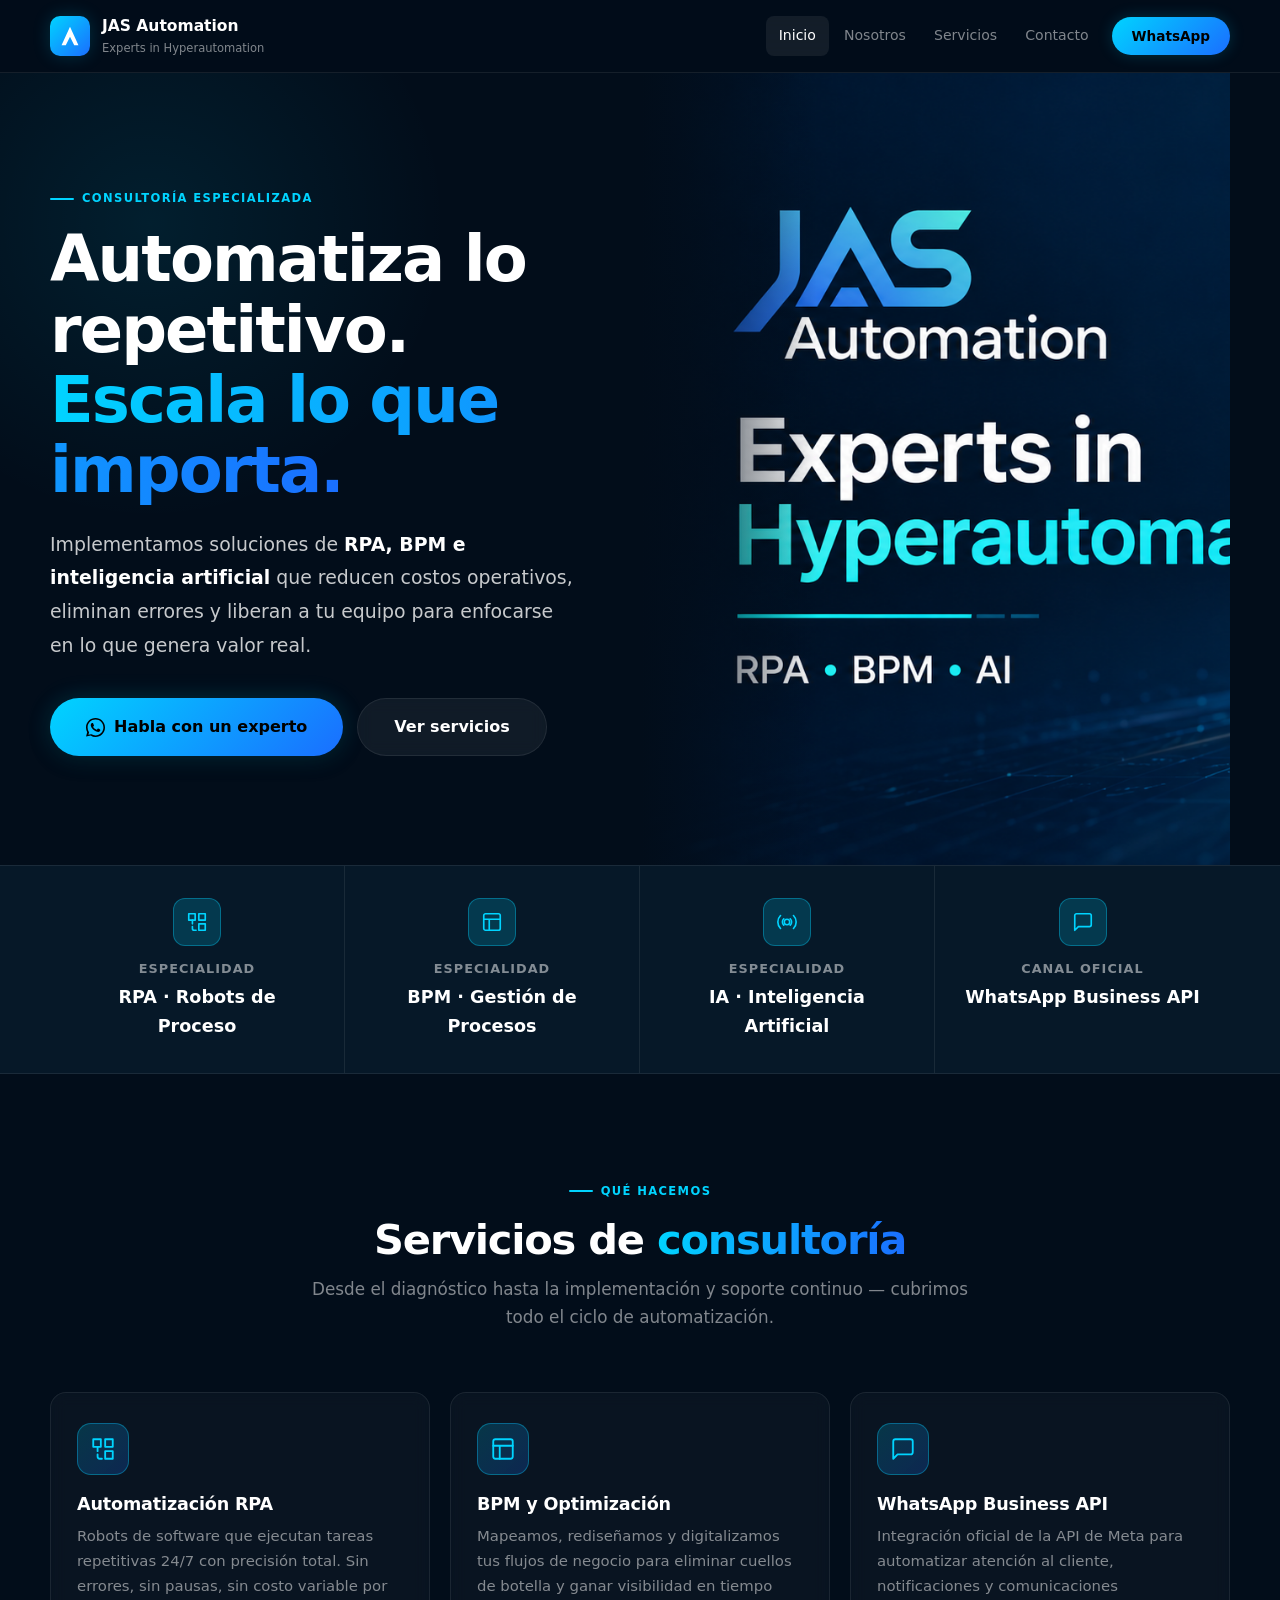
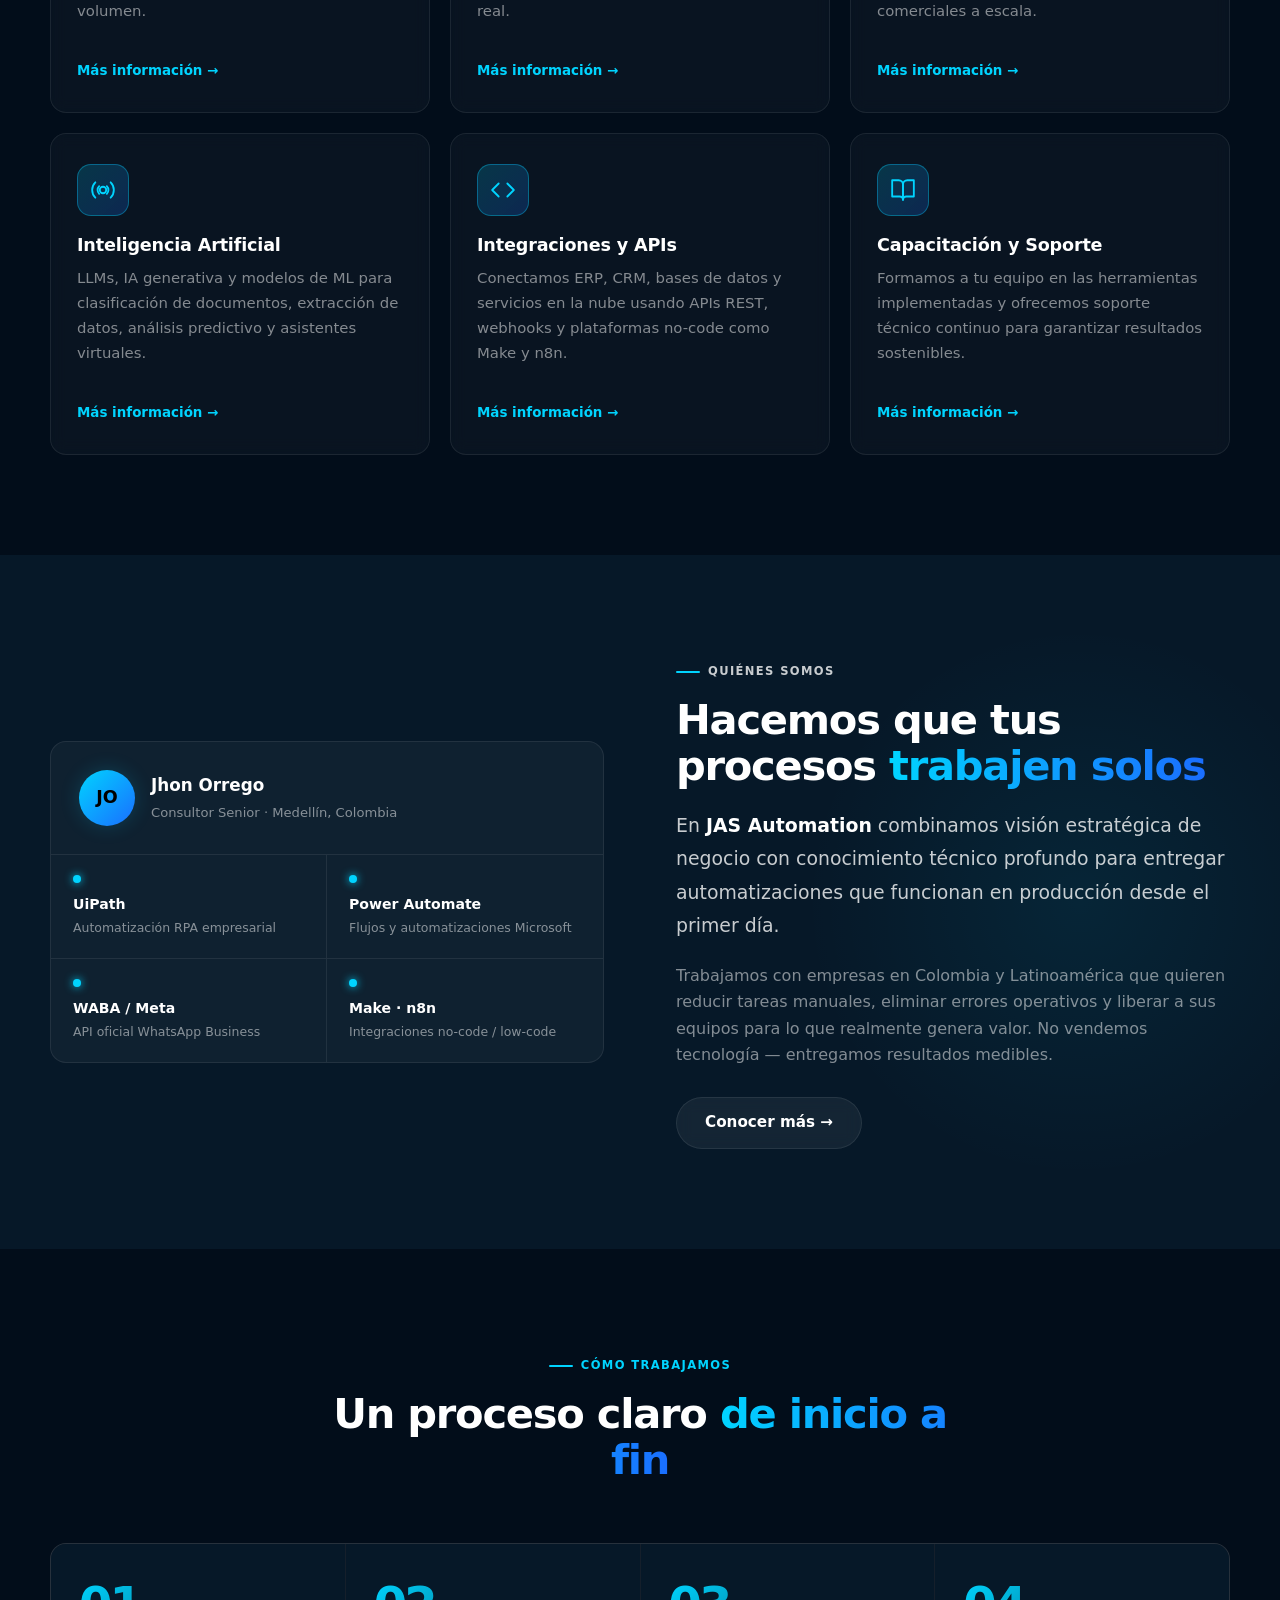
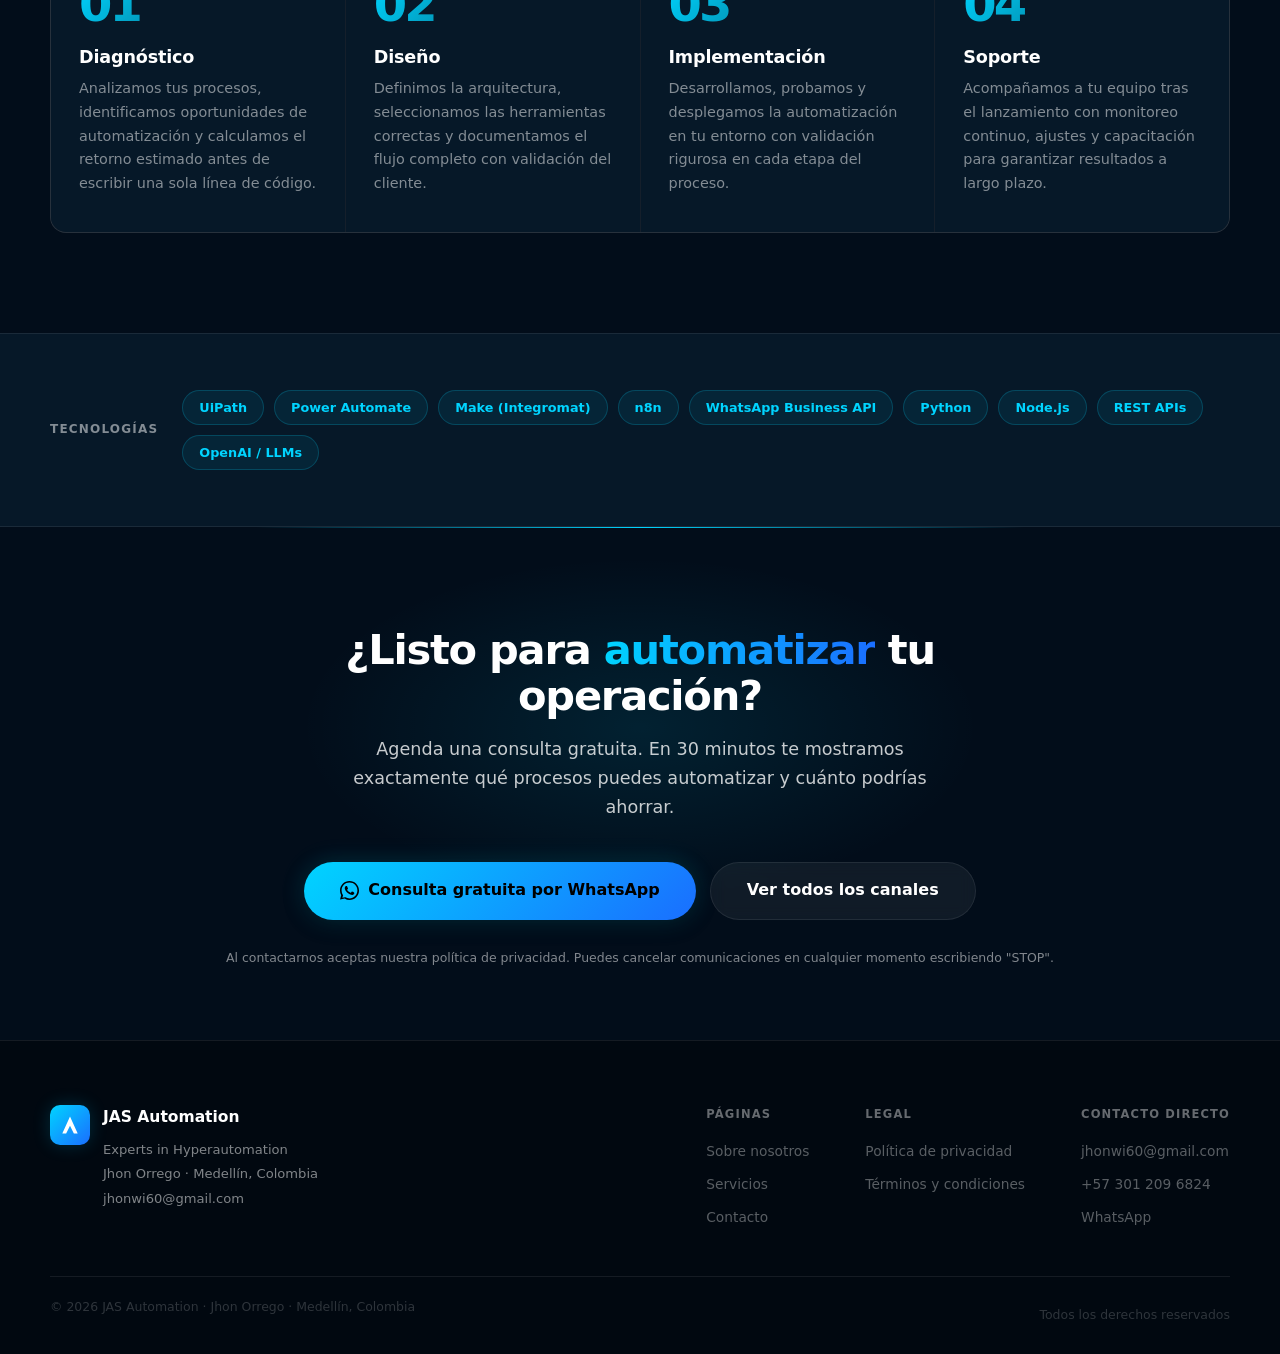
==== commit da71b6c3: "Rediseño dark theme premium: cyan glow, glassmorphism, imagenes hero - Paleta Navy + Cyan #00D4FF + " ====
--- a/index.html
+++ b/index.html
@@ -4,11 +4,12 @@
   <meta charset="utf-8">
   <meta name="facebook-domain-verification" content="6xruk0fflsrq1tojwu6h38lykmosed" />
   <meta name="viewport" content="width=device-width, initial-scale=1">
-  <title>JAS Automation | Consultoría en Automatización RPA, BPM e IA</title>
-  <meta name="description" content="Consultoría especializada en automatización de procesos con RPA, BPM e inteligencia artificial. Reducimos costos operativos y liberamos capacidad en tu empresa. Medellín, Colombia.">
+  <title>JAS Automation | Experts in Hyperautomation — RPA · BPM · IA</title>
+  <meta name="description" content="Consultoría en Hyperautomation: RPA, BPM e Inteligencia Artificial para empresas que quieren escalar sin incrementar costos operativos. Medellín, Colombia.">
   <meta name="robots" content="index,follow">
-  <meta property="og:title" content="JAS Automation | Automatización de Procesos">
-  <meta property="og:description" content="RPA, BPM e IA para empresas que quieren escalar sin crecer en costos operativos.">
+  <meta property="og:title" content="JAS Automation | Experts in Hyperautomation">
+  <meta property="og:description" content="RPA · BPM · IA — Reducimos costos operativos y automatizamos lo que frena tu crecimiento.">
+  <meta property="og:image" content="https://www.jasautomation.com/assets/img/web.png">
   <meta property="og:type" content="website">
   <meta property="og:url" content="https://www.jasautomation.com">
   <link rel="canonical" href="https://www.jasautomation.com">
@@ -16,282 +17,333 @@
 </head>
 <body>
 
-  <header class="site-header">
-    <nav class="nav container" aria-label="Navegación principal">
-      <a class="brand" href="index.html" aria-label="JAS Automation — Inicio">
-        <span class="brand-mark">JAS</span>
-        <span>
-          <strong>JAS Automation</strong>
-          <small>Consultoría en Automatización</small>
-        </span>
+<!-- ═══ HEADER ═══════════════════════════════ -->
+<header class="site-header">
+  <nav class="nav container" aria-label="Navegación principal">
+    <a class="brand" href="index.html" aria-label="JAS Automation — Inicio">
+      <span class="brand-mark">
+        <svg width="22" height="22" viewBox="0 0 24 26" fill="none" aria-hidden="true">
+          <path d="M12 2L2 24h5l5-10 5 10h5L12 2z" fill="white"/>
+        </svg>
+      </span>
+      <span>
+        <strong>JAS Automation</strong>
+        <small>Experts in Hyperautomation</small>
+      </span>
+    </a>
+    <button class="nav-toggle" id="nav-toggle" aria-expanded="false" aria-controls="main-menu" aria-label="Abrir menú">
+      <span></span><span></span><span></span>
+    </button>
+    <div class="nav-links" id="main-menu">
+      <a href="index.html" class="active">Inicio</a>
+      <a href="sobre-nosotros.html">Nosotros</a>
+      <a href="servicios.html">Servicios</a>
+      <a href="contacto.html">Contacto</a>
+      <a href="https://wa.me/573012096824?text=Hola%2C%20quiero%20informaci%C3%B3n%20sobre%20JAS%20Automation" class="nav-cta" target="_blank" rel="noopener">WhatsApp</a>
+    </div>
+  </nav>
+</header>
+
+<main>
+
+<!-- ═══ HERO ══════════════════════════════════ -->
+<section class="hero">
+  <!-- Imagen solo en mobile (se muestra arriba del contenido) -->
+  <div class="hero-mobile-img" aria-hidden="true">
+    <img src="assets/img/mobile.png" alt="JAS Automation - Experts in Hyperautomation">
+  </div>
+
+  <div class="container hero-inner">
+    <div class="hero-content">
+      <p class="eyebrow">Consultoría especializada</p>
+      <h1>
+        Automatiza lo repetitivo.<br>
+        <span class="gradient-text">Escala lo que importa.</span>
+      </h1>
+      <p class="lead">
+        Implementamos soluciones de <strong style="color:#fff">RPA, BPM e inteligencia artificial</strong> que reducen costos operativos, eliminan errores y liberan a tu equipo para enfocarse en lo que genera valor real.
+      </p>
+      <div class="hero-actions">
+        <a class="btn btn-primary btn-lg" href="https://wa.me/573012096824?text=Hola%2C%20quiero%20informaci%C3%B3n%20sobre%20JAS%20Automation" target="_blank" rel="noopener">
+          <svg width="19" height="19" viewBox="0 0 24 24" fill="currentColor" aria-hidden="true"><path d="M17.472 14.382c-.297-.149-1.758-.867-2.03-.967-.273-.099-.471-.148-.67.15-.197.297-.767.966-.94 1.164-.173.199-.347.223-.644.075-.297-.15-1.255-.463-2.39-1.475-.883-.788-1.48-1.761-1.653-2.059-.173-.297-.018-.458.13-.606.134-.133.298-.347.446-.52.149-.174.198-.298.298-.497.099-.198.05-.371-.025-.52-.075-.149-.669-1.612-.916-2.207-.242-.579-.487-.5-.669-.51-.173-.008-.371-.01-.57-.01-.198 0-.52.074-.792.372-.272.297-1.04 1.016-1.04 2.479 0 1.462 1.065 2.875 1.213 3.074.149.198 2.096 3.2 5.077 4.487.709.306 1.262.489 1.694.625.712.227 1.36.195 1.871.118.571-.085 1.758-.719 2.006-1.413.248-.694.248-1.289.173-1.413-.074-.124-.272-.198-.57-.347z"/><path d="M12 0C5.373 0 0 5.373 0 12c0 2.123.553 4.116 1.52 5.843L.057 23.5l5.81-1.522A11.942 11.942 0 0012 24c6.627 0 12-5.373 12-12S18.627 0 12 0zm0 22c-1.89 0-3.663-.51-5.187-1.4l-.37-.22-3.45.905.92-3.36-.24-.386A10 10 0 012 12C2 6.477 6.477 2 12 2s10 4.477 10 10-4.477 10-10 10z"/></svg>
+          Habla con un experto
+        </a>
+        <a class="btn btn-ghost btn-lg" href="servicios.html">Ver servicios</a>
+      </div>
+    </div>
+
+    <!-- Imagen desktop (lado derecho) -->
+    <div class="hero-visual" aria-hidden="true">
+      <img src="assets/img/web.png" alt="JAS Automation — Experts in Hyperautomation RPA BPM IA" loading="eager">
+    </div>
+  </div>
+</section>
+
+<!-- ═══ STATS / COMPETENCIAS ══════════════════ -->
+<div class="stats-bar">
+  <div class="container">
+    <div class="stats-inner">
+      <div class="stat-item">
+        <div class="stat-icon" aria-hidden="true">
+          <svg width="22" height="22" viewBox="0 0 24 24" fill="none" stroke="currentColor" stroke-width="1.8" stroke-linecap="round" stroke-linejoin="round"><rect x="3" y="3" width="7" height="7"/><rect x="14" y="3" width="7" height="7"/><rect x="14" y="14" width="7" height="7"/><path d="M7 17v2a2 2 0 002 2h2M7 10v4"/></svg>
+        </div>
+        <div class="stat-label">Especialidad</div>
+        <div class="stat-value">RPA · Robots de Proceso</div>
+      </div>
+      <div class="stat-item">
+        <div class="stat-icon" aria-hidden="true">
+          <svg width="22" height="22" viewBox="0 0 24 24" fill="none" stroke="currentColor" stroke-width="1.8" stroke-linecap="round" stroke-linejoin="round"><rect x="3" y="3" width="18" height="18" rx="2"/><path d="M3 9h18M9 21V9"/></svg>
+        </div>
+        <div class="stat-label">Especialidad</div>
+        <div class="stat-value">BPM · Gestión de Procesos</div>
+      </div>
+      <div class="stat-item">
+        <div class="stat-icon" aria-hidden="true">
+          <svg width="22" height="22" viewBox="0 0 24 24" fill="none" stroke="currentColor" stroke-width="1.8" stroke-linecap="round" stroke-linejoin="round"><circle cx="12" cy="12" r="3"/><path d="M19.07 4.93a10 10 0 010 14.14M4.93 4.93a10 10 0 000 14.14M15.54 8.46a5 5 0 010 7.07M8.46 8.46a5 5 0 000 7.07"/></svg>
+        </div>
+        <div class="stat-label">Especialidad</div>
+        <div class="stat-value">IA · Inteligencia Artificial</div>
+      </div>
+      <div class="stat-item">
+        <div class="stat-icon" aria-hidden="true">
+          <svg width="22" height="22" viewBox="0 0 24 24" fill="none" stroke="currentColor" stroke-width="1.8" stroke-linecap="round" stroke-linejoin="round"><path d="M21 15a2 2 0 01-2 2H7l-4 4V5a2 2 0 012-2h14a2 2 0 012 2z"/></svg>
+        </div>
+        <div class="stat-label">Canal oficial</div>
+        <div class="stat-value">WhatsApp Business API</div>
+      </div>
+    </div>
+  </div>
+</div>
+
+<!-- ═══ SERVICES ══════════════════════════════ -->
+<section class="section" id="servicios">
+  <div class="container">
+    <div class="section-header">
+      <p class="eyebrow">Qué hacemos</p>
+      <h2>Servicios de <span class="gradient-text">consultoría</span></h2>
+      <p class="section-sub">Desde el diagnóstico hasta la implementación y soporte continuo — cubrimos todo el ciclo de automatización.</p>
+    </div>
+    <div class="services-grid">
+
+      <article class="service-card">
+        <div class="service-icon" aria-hidden="true">
+          <svg width="26" height="26" viewBox="0 0 24 24" fill="none" stroke="currentColor" stroke-width="1.7" stroke-linecap="round" stroke-linejoin="round"><rect x="3" y="3" width="7" height="7"/><rect x="14" y="3" width="7" height="7"/><rect x="14" y="14" width="7" height="7"/><path d="M7 17v2a2 2 0 002 2h2M7 10v4"/></svg>
+        </div>
+        <h3>Automatización RPA</h3>
+        <p>Robots de software que ejecutan tareas repetitivas 24/7 con precisión total. Sin errores, sin pausas, sin costo variable por volumen.</p>
+        <a href="servicios.html" class="card-link">Más información →</a>
+      </article>
+
+      <article class="service-card">
+        <div class="service-icon" aria-hidden="true">
+          <svg width="26" height="26" viewBox="0 0 24 24" fill="none" stroke="currentColor" stroke-width="1.7" stroke-linecap="round" stroke-linejoin="round"><rect x="3" y="3" width="18" height="18" rx="2"/><path d="M3 9h18M9 21V9"/></svg>
+        </div>
+        <h3>BPM y Optimización</h3>
+        <p>Mapeamos, rediseñamos y digitalizamos tus flujos de negocio para eliminar cuellos de botella y ganar visibilidad en tiempo real.</p>
+        <a href="servicios.html" class="card-link">Más información →</a>
+      </article>
+
+      <article class="service-card">
+        <div class="service-icon" aria-hidden="true">
+          <svg width="26" height="26" viewBox="0 0 24 24" fill="none" stroke="currentColor" stroke-width="1.7" stroke-linecap="round" stroke-linejoin="round"><path d="M21 15a2 2 0 01-2 2H7l-4 4V5a2 2 0 012-2h14a2 2 0 012 2z"/></svg>
+        </div>
+        <h3>WhatsApp Business API</h3>
+        <p>Integración oficial de la API de Meta para automatizar atención al cliente, notificaciones y comunicaciones comerciales a escala.</p>
+        <a href="servicios.html" class="card-link">Más información →</a>
+      </article>
+
+      <article class="service-card">
+        <div class="service-icon" aria-hidden="true">
+          <svg width="26" height="26" viewBox="0 0 24 24" fill="none" stroke="currentColor" stroke-width="1.7" stroke-linecap="round" stroke-linejoin="round"><circle cx="12" cy="12" r="3"/><path d="M19.07 4.93a10 10 0 010 14.14M4.93 4.93a10 10 0 000 14.14M15.54 8.46a5 5 0 010 7.07M8.46 8.46a5 5 0 000 7.07"/></svg>
+        </div>
+        <h3>Inteligencia Artificial</h3>
+        <p>LLMs, IA generativa y modelos de ML para clasificación de documentos, extracción de datos, análisis predictivo y asistentes virtuales.</p>
+        <a href="servicios.html" class="card-link">Más información →</a>
+      </article>
+
+      <article class="service-card">
+        <div class="service-icon" aria-hidden="true">
+          <svg width="26" height="26" viewBox="0 0 24 24" fill="none" stroke="currentColor" stroke-width="1.7" stroke-linecap="round" stroke-linejoin="round"><polyline points="16 18 22 12 16 6"/><polyline points="8 6 2 12 8 18"/></svg>
+        </div>
+        <h3>Integraciones y APIs</h3>
+        <p>Conectamos ERP, CRM, bases de datos y servicios en la nube usando APIs REST, webhooks y plataformas no-code como Make y n8n.</p>
+        <a href="servicios.html" class="card-link">Más información →</a>
+      </article>
+
+      <article class="service-card">
+        <div class="service-icon" aria-hidden="true">
+          <svg width="26" height="26" viewBox="0 0 24 24" fill="none" stroke="currentColor" stroke-width="1.7" stroke-linecap="round" stroke-linejoin="round"><path d="M2 3h6a4 4 0 014 4v14a3 3 0 00-3-3H2z"/><path d="M22 3h-6a4 4 0 00-4 4v14a3 3 0 013-3h7z"/></svg>
+        </div>
+        <h3>Capacitación y Soporte</h3>
+        <p>Formamos a tu equipo en las herramientas implementadas y ofrecemos soporte técnico continuo para garantizar resultados sostenibles.</p>
+        <a href="servicios.html" class="card-link">Más información →</a>
+      </article>
+
+    </div>
+  </div>
+</section>
+
+<!-- ═══ ABOUT ══════════════════════════════════ -->
+<section class="section about-section" id="nosotros">
+  <div class="container about-grid">
+    <div>
+      <div class="about-card">
+        <div class="about-card-top">
+          <div class="about-avatar" aria-hidden="true">JO</div>
+          <div>
+            <div class="about-card-name">Jhon Orrego</div>
+            <div class="about-card-role">Consultor Senior · Medellín, Colombia</div>
+          </div>
+        </div>
+        <div class="about-skills">
+          <div class="skill-item">
+            <div class="skill-dot" aria-hidden="true"></div>
+            <div class="skill-name">UiPath</div>
+            <div class="skill-desc">Automatización RPA empresarial</div>
+          </div>
+          <div class="skill-item">
+            <div class="skill-dot" aria-hidden="true"></div>
+            <div class="skill-name">Power Automate</div>
+            <div class="skill-desc">Flujos y automatizaciones Microsoft</div>
+          </div>
+          <div class="skill-item">
+            <div class="skill-dot" aria-hidden="true"></div>
+            <div class="skill-name">WABA / Meta</div>
+            <div class="skill-desc">API oficial WhatsApp Business</div>
+          </div>
+          <div class="skill-item">
+            <div class="skill-dot" aria-hidden="true"></div>
+            <div class="skill-name">Make · n8n</div>
+            <div class="skill-desc">Integraciones no-code / low-code</div>
+          </div>
+        </div>
+      </div>
+    </div>
+
+    <div class="about-text">
+      <p class="eyebrow">Quiénes somos</p>
+      <h2>Hacemos que tus procesos <span class="gradient-text">trabajen solos</span></h2>
+      <p class="lead">En <strong>JAS Automation</strong> combinamos visión estratégica de negocio con conocimiento técnico profundo para entregar automatizaciones que funcionan en producción desde el primer día.</p>
+      <p style="color:var(--text-3);margin-bottom:28px;">Trabajamos con empresas en Colombia y Latinoamérica que quieren reducir tareas manuales, eliminar errores operativos y liberar a sus equipos para lo que realmente genera valor. No vendemos tecnología — entregamos resultados medibles.</p>
+      <a class="btn btn-ghost" href="sobre-nosotros.html">Conocer más →</a>
+    </div>
+  </div>
+</section>
+
+<!-- ═══ PROCESS ════════════════════════════════ -->
+<section class="section process-section">
+  <div class="container">
+    <div class="section-header">
+      <p class="eyebrow">Cómo trabajamos</p>
+      <h2>Un proceso claro <span class="gradient-text">de inicio a fin</span></h2>
+    </div>
+    <div class="process-grid">
+      <div class="process-step">
+        <div class="step-num">01</div>
+        <h3>Diagnóstico</h3>
+        <p>Analizamos tus procesos, identificamos oportunidades de automatización y calculamos el retorno estimado antes de escribir una sola línea de código.</p>
+      </div>
+      <div class="process-step">
+        <div class="step-num">02</div>
+        <h3>Diseño</h3>
+        <p>Definimos la arquitectura, seleccionamos las herramientas correctas y documentamos el flujo completo con validación del cliente.</p>
+      </div>
+      <div class="process-step">
+        <div class="step-num">03</div>
+        <h3>Implementación</h3>
+        <p>Desarrollamos, probamos y desplegamos la automatización en tu entorno con validación rigurosa en cada etapa del proceso.</p>
+      </div>
+      <div class="process-step">
+        <div class="step-num">04</div>
+        <h3>Soporte</h3>
+        <p>Acompañamos a tu equipo tras el lanzamiento con monitoreo continuo, ajustes y capacitación para garantizar resultados a largo plazo.</p>
+      </div>
+    </div>
+  </div>
+</section>
+
+<!-- ═══ TECH STACK ═════════════════════════════ -->
+<div class="tech-section">
+  <div class="container tech-inner">
+    <span class="tech-label">Tecnologías</span>
+    <div class="tech-tags">
+      <span class="tech-tag">UiPath</span>
+      <span class="tech-tag">Power Automate</span>
+      <span class="tech-tag">Make (Integromat)</span>
+      <span class="tech-tag">n8n</span>
+      <span class="tech-tag">WhatsApp Business API</span>
+      <span class="tech-tag">Python</span>
+      <span class="tech-tag">Node.js</span>
+      <span class="tech-tag">REST APIs</span>
+      <span class="tech-tag">OpenAI / LLMs</span>
+    </div>
+  </div>
+</div>
+
+<!-- ═══ CTA ════════════════════════════════════ -->
+<section class="cta-section">
+  <div class="container">
+    <div class="cta-body">
+      <h2>¿Listo para <span class="gradient-text">automatizar</span> tu operación?</h2>
+      <p>Agenda una consulta gratuita. En 30 minutos te mostramos exactamente qué procesos puedes automatizar y cuánto podrías ahorrar.</p>
+    </div>
+    <div class="cta-actions">
+      <a class="btn btn-primary btn-lg" href="https://wa.me/573012096824?text=Hola%2C%20quiero%20una%20consulta%20gratuita%20con%20JAS%20Automation" target="_blank" rel="noopener">
+        <svg width="19" height="19" viewBox="0 0 24 24" fill="currentColor" aria-hidden="true"><path d="M17.472 14.382c-.297-.149-1.758-.867-2.03-.967-.273-.099-.471-.148-.67.15-.197.297-.767.966-.94 1.164-.173.199-.347.223-.644.075-.297-.15-1.255-.463-2.39-1.475-.883-.788-1.48-1.761-1.653-2.059-.173-.297-.018-.458.13-.606.134-.133.298-.347.446-.52.149-.174.198-.298.298-.497.099-.198.05-.371-.025-.52-.075-.149-.669-1.612-.916-2.207-.242-.579-.487-.5-.669-.51-.173-.008-.371-.01-.57-.01-.198 0-.52.074-.792.372-.272.297-1.04 1.016-1.04 2.479 0 1.462 1.065 2.875 1.213 3.074.149.198 2.096 3.2 5.077 4.487.709.306 1.262.489 1.694.625.712.227 1.36.195 1.871.118.571-.085 1.758-.719 2.006-1.413.248-.694.248-1.289.173-1.413-.074-.124-.272-.198-.57-.347z"/><path d="M12 0C5.373 0 0 5.373 0 12c0 2.123.553 4.116 1.52 5.843L.057 23.5l5.81-1.522A11.942 11.942 0 0012 24c6.627 0 12-5.373 12-12S18.627 0 12 0zm0 22c-1.89 0-3.663-.51-5.187-1.4l-.37-.22-3.45.905.92-3.36-.24-.386A10 10 0 012 12C2 6.477 6.477 2 12 2s10 4.477 10 10-4.477 10-10 10z"/></svg>
+        Consulta gratuita por WhatsApp
       </a>
-      <button class="nav-toggle" id="nav-toggle" aria-expanded="false" aria-controls="main-menu" aria-label="Abrir menú">
-        <span></span><span></span><span></span>
-      </button>
-      <div class="nav-links" id="main-menu">
-        <a href="index.html" class="active">Inicio</a>
-        <a href="sobre-nosotros.html">Nosotros</a>
+      <a class="btn btn-ghost btn-lg" href="contacto.html">Ver todos los canales</a>
+    </div>
+    <p class="cta-note">Al contactarnos aceptas nuestra <a href="politica-privacidad.html">política de privacidad</a>. Puedes cancelar comunicaciones en cualquier momento escribiendo "STOP".</p>
+  </div>
+</section>
+
+</main>
+
+<!-- ═══ FOOTER ════════════════════════════════ -->
+<footer class="site-footer">
+  <div class="container footer-top">
+    <div class="footer-brand">
+      <span class="brand-mark">
+        <svg width="20" height="20" viewBox="0 0 24 26" fill="none" aria-hidden="true">
+          <path d="M12 2L2 24h5l5-10 5 10h5L12 2z" fill="white"/>
+        </svg>
+      </span>
+      <div>
+        <strong>JAS Automation</strong>
+        <p>Experts in Hyperautomation</p>
+        <p>Jhon Orrego · Medellín, Colombia</p>
+        <p><a href="mailto:jhonwi60@gmail.com" style="color:var(--text-3)">jhonwi60@gmail.com</a></p>
+      </div>
+    </div>
+    <nav class="footer-nav" aria-label="Navegación del pie de página">
+      <div class="footer-col">
+        <strong>Páginas</strong>
+        <a href="sobre-nosotros.html">Sobre nosotros</a>
         <a href="servicios.html">Servicios</a>
         <a href="contacto.html">Contacto</a>
-        <a href="https://wa.me/573012096824?text=Hola%2C%20quiero%20informaci%C3%B3n%20sobre%20JAS%20Automation" class="nav-cta" target="_blank" rel="noopener">WhatsApp</a>
+      </div>
+      <div class="footer-col">
+        <strong>Legal</strong>
+        <a href="politica-privacidad.html">Política de privacidad</a>
+        <a href="terminos-condiciones.html">Términos y condiciones</a>
+      </div>
+      <div class="footer-col">
+        <strong>Contacto directo</strong>
+        <a href="mailto:jhonwi60@gmail.com">jhonwi60@gmail.com</a>
+        <a href="tel:+573012096824">+57 301 209 6824</a>
+        <a href="https://wa.me/573012096824" target="_blank" rel="noopener">WhatsApp</a>
       </div>
     </nav>
-  </header>
-
-  <main>
-
-    <!-- HERO -->
-    <section class="hero">
-      <div class="container hero-inner">
-        <div class="hero-content">
-          <p class="eyebrow eyebrow-light">Consultoría especializada</p>
-          <h1>Automatiza lo repetitivo.<br>Escala lo que importa.</h1>
-          <p class="lead">Implementamos soluciones de <strong>RPA, BPM e inteligencia artificial</strong> que reducen costos operativos, eliminan errores y liberan a tu equipo para actividades de mayor valor.</p>
-          <div class="hero-actions">
-            <a class="btn btn-primary btn-lg" href="https://wa.me/573012096824?text=Hola%2C%20quiero%20informaci%C3%B3n%20sobre%20JAS%20Automation" target="_blank" rel="noopener">
-              <svg width="19" height="19" viewBox="0 0 24 24" fill="currentColor" aria-hidden="true"><path d="M17.472 14.382c-.297-.149-1.758-.867-2.03-.967-.273-.099-.471-.148-.67.15-.197.297-.767.966-.94 1.164-.173.199-.347.223-.644.075-.297-.15-1.255-.463-2.39-1.475-.883-.788-1.48-1.761-1.653-2.059-.173-.297-.018-.458.13-.606.134-.133.298-.347.446-.52.149-.174.198-.298.298-.497.099-.198.05-.371-.025-.52-.075-.149-.669-1.612-.916-2.207-.242-.579-.487-.5-.669-.51-.173-.008-.371-.01-.57-.01-.198 0-.52.074-.792.372-.272.297-1.04 1.016-1.04 2.479 0 1.462 1.065 2.875 1.213 3.074.149.198 2.096 3.2 5.077 4.487.709.306 1.262.489 1.694.625.712.227 1.36.195 1.871.118.571-.085 1.758-.719 2.006-1.413.248-.694.248-1.289.173-1.413-.074-.124-.272-.198-.57-.347z"/><path d="M12 0C5.373 0 0 5.373 0 12c0 2.123.553 4.116 1.52 5.843L.057 23.5l5.81-1.522A11.942 11.942 0 0012 24c6.627 0 12-5.373 12-12S18.627 0 12 0zm0 22c-1.89 0-3.663-.51-5.187-1.4l-.37-.22-3.45.905.92-3.36-.24-.386A10 10 0 012 12C2 6.477 6.477 2 12 2s10 4.477 10 10-4.477 10-10 10z"/></svg>
-              Habla con un experto
-            </a>
-            <a class="btn btn-outline-white btn-lg" href="servicios.html">Ver servicios</a>
-          </div>
-        </div>
-
-        <aside class="hero-card" aria-label="Datos de contacto">
-          <div class="hero-card-top">
-            <span class="status-dot" aria-hidden="true"></span>
-            <span>Disponible ahora</span>
-          </div>
-          <h2>Jhon Orrego</h2>
-          <p class="hero-card-role">Consultor Senior en Automatización<br>Medellín, Colombia</p>
-          <dl>
-            <div>
-              <dt>Email</dt>
-              <dd><a href="mailto:jhonwi60@gmail.com">jhonwi60@gmail.com</a></dd>
-            </div>
-            <div>
-              <dt>WhatsApp</dt>
-              <dd><a href="tel:+573012096824">+57 301 209 6824</a></dd>
-            </div>
-            <div>
-              <dt>Horario</dt>
-              <dd>Lun – Vie, 8 a.m. – 6 p.m.</dd>
-            </div>
-          </dl>
-          <a class="btn btn-primary btn-full" href="https://wa.me/573012096824?text=Hola%2C%20quiero%20una%20consulta%20sobre%20automatizaci%C3%B3n" target="_blank" rel="noopener">Agendar consulta gratuita</a>
-        </aside>
-      </div>
-    </section>
-
-    <!-- TECH STRIP -->
-    <div class="strip">
-      <div class="container strip-inner">
-        <span class="strip-label">Tecnologías</span>
-        <div class="strip-tags">
-          <span>UiPath</span>
-          <span>Power Automate</span>
-          <span>Make</span>
-          <span>n8n</span>
-          <span>WhatsApp Business API</span>
-          <span>Python</span>
-          <span>Node.js</span>
-        </div>
-      </div>
-    </div>
-
-    <!-- SERVICES -->
-    <section class="section section-muted">
-      <div class="container">
-        <div class="section-header">
-          <p class="eyebrow">Qué hacemos</p>
-          <h2>Servicios de consultoría</h2>
-          <p class="section-sub">Desde el diagnóstico hasta la implementación y el soporte continuo, trabajamos contigo en cada etapa.</p>
-        </div>
-        <div class="services-grid">
-
-          <article class="service-card">
-            <div class="service-icon" aria-hidden="true">
-              <svg width="26" height="26" viewBox="0 0 24 24" fill="none" stroke="currentColor" stroke-width="1.8" stroke-linecap="round" stroke-linejoin="round"><rect x="3" y="3" width="7" height="7"/><rect x="14" y="3" width="7" height="7"/><rect x="14" y="14" width="7" height="7"/><path d="M7 17v2a2 2 0 002 2h2M7 10v4"/></svg>
-            </div>
-            <h3>Automatización RPA</h3>
-            <p>Robots de software que ejecutan tareas repetitivas 24/7 con precisión total — sin errores, sin pausas, sin costos variables por volumen.</p>
-            <a href="servicios.html" class="card-link">Ver detalles →</a>
-          </article>
-
-          <article class="service-card">
-            <div class="service-icon" aria-hidden="true">
-              <svg width="26" height="26" viewBox="0 0 24 24" fill="none" stroke="currentColor" stroke-width="1.8" stroke-linecap="round" stroke-linejoin="round"><path d="M3 3h18v18H3z" rx="2"/><path d="M3 9h18M9 21V9"/></svg>
-            </div>
-            <h3>BPM y Optimización</h3>
-            <p>Modelamos y rediseñamos tus flujos de negocio, eliminamos cuellos de botella y conectamos sistemas para una operación sin fricción.</p>
-            <a href="servicios.html" class="card-link">Ver detalles →</a>
-          </article>
-
-          <article class="service-card">
-            <div class="service-icon" aria-hidden="true">
-              <svg width="26" height="26" viewBox="0 0 24 24" fill="none" stroke="currentColor" stroke-width="1.8" stroke-linecap="round" stroke-linejoin="round"><path d="M21 15a2 2 0 01-2 2H7l-4 4V5a2 2 0 012-2h14a2 2 0 012 2z"/></svg>
-            </div>
-            <h3>WhatsApp Business API</h3>
-            <p>Integramos la API oficial de Meta para automatizar atención al cliente, notificaciones y flujos de comunicación comercial a escala.</p>
-            <a href="servicios.html" class="card-link">Ver detalles →</a>
-          </article>
-
-          <article class="service-card">
-            <div class="service-icon" aria-hidden="true">
-              <svg width="26" height="26" viewBox="0 0 24 24" fill="none" stroke="currentColor" stroke-width="1.8" stroke-linecap="round" stroke-linejoin="round"><circle cx="12" cy="12" r="3"/><path d="M19.07 4.93a10 10 0 010 14.14M4.93 4.93a10 10 0 000 14.14M15.54 8.46a5 5 0 010 7.07M8.46 8.46a5 5 0 000 7.07"/></svg>
-            </div>
-            <h3>Inteligencia Artificial</h3>
-            <p>Incorporamos IA generativa y modelos de ML para clasificación, análisis de datos, generación de documentos y decisiones automatizadas.</p>
-            <a href="servicios.html" class="card-link">Ver detalles →</a>
-          </article>
-
-          <article class="service-card">
-            <div class="service-icon" aria-hidden="true">
-              <svg width="26" height="26" viewBox="0 0 24 24" fill="none" stroke="currentColor" stroke-width="1.8" stroke-linecap="round" stroke-linejoin="round"><polyline points="16 18 22 12 16 6"/><polyline points="8 6 2 12 8 18"/></svg>
-            </div>
-            <h3>Integraciones y APIs</h3>
-            <p>Conectamos tus plataformas — ERP, CRM, bases de datos — con integraciones a medida para flujos de datos unificados y en tiempo real.</p>
-            <a href="servicios.html" class="card-link">Ver detalles →</a>
-          </article>
-
-          <article class="service-card">
-            <div class="service-icon" aria-hidden="true">
-              <svg width="26" height="26" viewBox="0 0 24 24" fill="none" stroke="currentColor" stroke-width="1.8" stroke-linecap="round" stroke-linejoin="round"><path d="M2 3h6a4 4 0 014 4v14a3 3 0 00-3-3H2z"/><path d="M22 3h-6a4 4 0 00-4 4v14a3 3 0 013-3h7z"/></svg>
-            </div>
-            <h3>Capacitación y Soporte</h3>
-            <p>Formamos a tu equipo en las herramientas implementadas y brindamos soporte técnico continuo para asegurar el éxito a largo plazo.</p>
-            <a href="servicios.html" class="card-link">Ver detalles →</a>
-          </article>
-
-        </div>
-      </div>
-    </section>
-
-    <!-- ABOUT -->
-    <section class="section section-dark">
-      <div class="container about-grid">
-        <div class="about-visual">
-          <div class="about-profile">
-            <div class="about-avatar" aria-hidden="true">JO</div>
-            <div>
-              <strong>Jhon Orrego</strong>
-              <span>Consultor Senior · Medellín, Colombia</span>
-            </div>
-          </div>
-          <div class="about-tags">
-            <div class="about-tag">
-              <strong>RPA</strong>
-              <span>UiPath · Power Automate</span>
-            </div>
-            <div class="about-tag">
-              <strong>WABA</strong>
-              <span>API Oficial Meta</span>
-            </div>
-            <div class="about-tag">
-              <strong>BPM</strong>
-              <span>Modelado y Flujos</span>
-            </div>
-          </div>
-        </div>
-        <div class="about-text">
-          <p class="eyebrow eyebrow-light">Quiénes somos</p>
-          <h2>Hacemos que tus procesos trabajen solos</h2>
-          <p>En <strong>JAS Automation</strong> combinamos visión estratégica de negocio con conocimiento técnico profundo para entregar automatizaciones que funcionan en producción desde el primer día.</p>
-          <p>Trabajamos con empresas en Colombia y Latinoamérica que quieren reducir tareas manuales, eliminar errores y darle a su equipo tiempo para lo que realmente genera valor.</p>
-          <a class="btn btn-primary" href="sobre-nosotros.html">Conocer más</a>
-        </div>
-      </div>
-    </section>
-
-    <!-- PROCESS -->
-    <section class="section">
-      <div class="container">
-        <div class="section-header">
-          <p class="eyebrow">Cómo trabajamos</p>
-          <h2>Un proceso claro de inicio a fin</h2>
-        </div>
-        <div class="process-grid">
-          <div class="process-step">
-            <div class="step-num">01</div>
-            <h3>Diagnóstico</h3>
-            <p>Analizamos tus procesos actuales, identificamos las oportunidades de automatización y calculamos el retorno esperado.</p>
-          </div>
-          <div class="process-step">
-            <div class="step-num">02</div>
-            <h3>Diseño</h3>
-            <p>Definimos la arquitectura de la solución, seleccionamos las herramientas adecuadas y documentamos el flujo completo.</p>
-          </div>
-          <div class="process-step">
-            <div class="step-num">03</div>
-            <h3>Implementación</h3>
-            <p>Desarrollamos, probamos y desplegamos la automatización en tu entorno con validación en cada etapa del proceso.</p>
-          </div>
-          <div class="process-step">
-            <div class="step-num">04</div>
-            <h3>Soporte</h3>
-            <p>Acompañamos a tu equipo tras el lanzamiento con monitoreo, ajustes y capacitación continua para garantizar resultados.</p>
-          </div>
-        </div>
-      </div>
-    </section>
-
-    <!-- CTA -->
-    <section class="cta-section">
-      <div class="container">
-        <div class="cta-body">
-          <h2>¿Listo para automatizar tu operación?</h2>
-          <p>Agenda una consulta gratuita. En 30 minutos te contamos exactamente cómo podemos ayudarte.</p>
-        </div>
-        <div class="cta-actions">
-          <a class="btn btn-primary btn-lg" href="https://wa.me/573012096824?text=Hola%2C%20quiero%20una%20consulta%20gratuita%20con%20JAS%20Automation" target="_blank" rel="noopener">
-            <svg width="19" height="19" viewBox="0 0 24 24" fill="currentColor" aria-hidden="true"><path d="M17.472 14.382c-.297-.149-1.758-.867-2.03-.967-.273-.099-.471-.148-.67.15-.197.297-.767.966-.94 1.164-.173.199-.347.223-.644.075-.297-.15-1.255-.463-2.39-1.475-.883-.788-1.48-1.761-1.653-2.059-.173-.297-.018-.458.13-.606.134-.133.298-.347.446-.52.149-.174.198-.298.298-.497.099-.198.05-.371-.025-.52-.075-.149-.669-1.612-.916-2.207-.242-.579-.487-.5-.669-.51-.173-.008-.371-.01-.57-.01-.198 0-.52.074-.792.372-.272.297-1.04 1.016-1.04 2.479 0 1.462 1.065 2.875 1.213 3.074.149.198 2.096 3.2 5.077 4.487.709.306 1.262.489 1.694.625.712.227 1.36.195 1.871.118.571-.085 1.758-.719 2.006-1.413.248-.694.248-1.289.173-1.413-.074-.124-.272-.198-.57-.347z"/><path d="M12 0C5.373 0 0 5.373 0 12c0 2.123.553 4.116 1.52 5.843L.057 23.5l5.81-1.522A11.942 11.942 0 0012 24c6.627 0 12-5.373 12-12S18.627 0 12 0zm0 22c-1.89 0-3.663-.51-5.187-1.4l-.37-.22-3.45.905.92-3.36-.24-.386A10 10 0 012 12C2 6.477 6.477 2 12 2s10 4.477 10 10-4.477 10-10 10z"/></svg>
-            Consulta gratuita por WhatsApp
-          </a>
-          <a class="btn btn-outline-white btn-lg" href="contacto.html">Ver todos los canales</a>
-        </div>
-        <p class="cta-note">Al contactarnos aceptas nuestra <a href="politica-privacidad.html">política de privacidad</a>. Puedes cancelar comunicaciones escribiendo "STOP" en cualquier momento.</p>
-      </div>
-    </section>
-
-  </main>
-
-  <footer class="site-footer">
-    <div class="container footer-top">
-      <div class="footer-brand">
-        <span class="brand-mark">JAS</span>
-        <div>
-          <strong>JAS Automation</strong>
-          <p>Consultoría en Automatización de Procesos</p>
-          <p>Jhon Orrego · Medellín, Colombia</p>
-        </div>
-      </div>
-      <nav class="footer-nav" aria-label="Navegación del pie de página">
-        <div class="footer-nav-col">
-          <strong>Páginas</strong>
-          <a href="sobre-nosotros.html">Sobre nosotros</a>
-          <a href="servicios.html">Servicios</a>
-          <a href="contacto.html">Contacto</a>
-        </div>
-        <div class="footer-nav-col">
-          <strong>Legal</strong>
-          <a href="politica-privacidad.html">Política de privacidad</a>
-          <a href="terminos-condiciones.html">Términos y condiciones</a>
-        </div>
-        <div class="footer-nav-col">
-          <strong>Contacto</strong>
-          <a href="mailto:jhonwi60@gmail.com">jhonwi60@gmail.com</a>
-          <a href="tel:+573012096824">+57 301 209 6824</a>
-          <a href="https://wa.me/573012096824" target="_blank" rel="noopener">WhatsApp</a>
-        </div>
-      </nav>
-    </div>
-    <div class="footer-bottom">
-      <div class="container">
-        <p>© 2026 JAS Automation · Jhon Orrego · Medellín, Colombia</p>
-        <p>Todos los derechos reservados</p>
-      </div>
-    </div>
-  </footer>
-
-  <script src="assets/js/main.js"></script>
+  </div>
+  <div class="footer-bottom">
+    <div class="container">
+      <p>© 2026 JAS Automation · Jhon Orrego · Medellín, Colombia</p>
+      <p>Todos los derechos reservados</p>
+    </div>
+  </div>
+</footer>
+
+<script src="assets/js/main.js"></script>
 </body>
 </html>
--- a/assets/css/styles.css
+++ b/assets/css/styles.css
@@ -1,150 +1,173 @@
-/* ===== DESIGN SYSTEM ===== */
+/* ═══════════════════════════════════════════════
+   JAS AUTOMATION — Design System
+   Paleta: Navy oscuro · Cyan #00D4FF · Azul #1A6EFF
+═══════════════════════════════════════════════ */
 :root {
-  --bg: #ffffff;
-  --surface: #f8fafc;
-  --text: #0f172a;
-  --text-2: #334155;
-  --muted: #64748b;
-  --border: #e2e8f0;
-  --primary: #0d9488;
-  --primary-dark: #0f766e;
-  --primary-light: #ccfbf1;
-  --dark: #071828;
-  --dark-2: #0c2340;
-  --shadow: 0 4px 20px rgba(0,0,0,.09);
-  --shadow-lg: 0 20px 50px rgba(0,0,0,.13);
-  --radius: 16px;
-  --radius-sm: 10px;
-}
-
-/* ===== RESET ===== */
+  --bg:          #020D1A;
+  --bg-2:        #061828;
+  --bg-3:        #0C2540;
+  --text:        #FFFFFF;
+  --text-2:      rgba(255,255,255,.78);
+  --text-3:      rgba(255,255,255,.50);
+  --border:      rgba(255,255,255,.08);
+  --border-glow: rgba(0,212,255,.35);
+  --cyan:        #00D4FF;
+  --cyan-dark:   #00A8CC;
+  --cyan-glow:   rgba(0,212,255,.18);
+  --blue:        #1A6EFF;
+  --blue-glow:   rgba(26,110,255,.22);
+  --r16: 16px;
+  --r12: 12px;
+  --r8:   8px;
+}
+
+/* ─── Reset ─────────────────────────────────── */
 *, *::before, *::after { box-sizing: border-box; margin: 0; padding: 0; }
 html { scroll-behavior: smooth; -webkit-text-size-adjust: 100%; }
 body {
-  font-family: Inter, ui-sans-serif, system-ui, -apple-system, BlinkMacSystemFont, "Segoe UI", Roboto, sans-serif;
+  font-family: Inter, ui-sans-serif, system-ui, -apple-system, "Segoe UI", Roboto, sans-serif;
+  background: var(--bg);
   color: var(--text);
-  background: var(--bg);
   line-height: 1.65;
   -webkit-font-smoothing: antialiased;
 }
 img, svg { display: block; max-width: 100%; }
-a { color: var(--primary); text-decoration: none; }
-a:hover { text-decoration: underline; }
+a { color: var(--cyan); text-decoration: none; }
+a:hover { color: #fff; text-decoration: underline; }
 ul, ol { list-style: none; }
 p { margin-bottom: 1rem; }
 p:last-child { margin-bottom: 0; }
 
-/* ===== LAYOUT ===== */
-.container { width: min(1160px, calc(100% - 40px)); margin: 0 auto; }
-.section { padding: 96px 0; }
-.section-muted { background: var(--surface); }
-.section-dark { background: var(--dark); }
-
-/* ===== TYPOGRAPHY ===== */
+/* ─── Layout ─────────────────────────────────── */
+.container { width: min(1180px, calc(100% - 40px)); margin: 0 auto; }
+.section { padding: 100px 0; }
+
+/* ─── Typography ─────────────────────────────── */
 .eyebrow {
   display: inline-flex;
   align-items: center;
   gap: 8px;
-  color: var(--primary);
+  font-size: .72rem;
   font-weight: 700;
-  letter-spacing: .09em;
+  letter-spacing: .12em;
   text-transform: uppercase;
-  font-size: .73rem;
-  margin-bottom: 14px;
+  color: var(--cyan);
+  margin-bottom: 16px;
 }
 .eyebrow::before {
   content: '';
   display: block;
-  width: 18px;
+  width: 24px;
   height: 2px;
-  background: currentColor;
+  background: var(--cyan);
   border-radius: 2px;
   flex-shrink: 0;
 }
-.eyebrow-light { color: var(--primary-light); }
-
-h1, h2, h3 { line-height: 1.12; font-weight: 800; letter-spacing: -.03em; }
-h1 { font-size: clamp(2.2rem, 5.5vw, 3.8rem); }
-h2 { font-size: clamp(1.7rem, 3.5vw, 2.5rem); }
+
+h1, h2, h3 { line-height: 1.1; font-weight: 800; letter-spacing: -.03em; }
+h1 { font-size: clamp(2.4rem, 5.5vw, 4rem); }
+h2 { font-size: clamp(1.8rem, 3.5vw, 2.6rem); }
 h3 { font-size: 1.1rem; font-weight: 700; letter-spacing: -.01em; }
 
+.gradient-text {
+  background: linear-gradient(90deg, var(--cyan) 0%, var(--blue) 100%);
+  -webkit-background-clip: text;
+  -webkit-text-fill-color: transparent;
+  background-clip: text;
+}
 .lead {
-  font-size: clamp(1rem, 2vw, 1.18rem);
+  font-size: clamp(1rem, 1.8vw, 1.18rem);
   color: var(--text-2);
-  line-height: 1.75;
-}
-.section-header { text-align: center; max-width: 660px; margin: 0 auto 56px; }
+  line-height: 1.78;
+}
+.section-header { text-align: center; max-width: 680px; margin: 0 auto 60px; }
 .section-header h2 { margin-bottom: 14px; }
-.section-sub { color: var(--muted); font-size: 1.05rem; }
-
-/* ===== BUTTONS ===== */
+.section-sub { color: var(--text-3); font-size: 1.05rem; }
+
+/* ─── Buttons ────────────────────────────────── */
 .btn {
   display: inline-flex;
   align-items: center;
   justify-content: center;
-  gap: 8px;
-  min-height: 50px;
-  padding: 0 24px;
+  gap: 9px;
+  min-height: 52px;
+  padding: 0 28px;
   border-radius: 999px;
   font-weight: 700;
   font-size: .95rem;
-  border: 2px solid transparent;
+  border: none;
   cursor: pointer;
-  transition: background .16s, border-color .16s, transform .14s, box-shadow .16s;
+  transition: all .2s ease;
+  font-family: inherit;
   white-space: nowrap;
-  font-family: inherit;
-}
-.btn:hover { text-decoration: none; transform: translateY(-1px); box-shadow: 0 6px 20px rgba(0,0,0,.12); }
+}
+.btn:hover { transform: translateY(-2px); text-decoration: none; }
 .btn:active { transform: translateY(0); }
-.btn-primary { background: var(--primary); color: #fff; border-color: var(--primary); }
-.btn-primary:hover { background: var(--primary-dark); border-color: var(--primary-dark); }
-.btn-ghost { background: transparent; color: var(--text); border-color: var(--border); }
-.btn-ghost:hover { border-color: var(--primary); color: var(--primary); background: var(--primary-light); }
-.btn-outline-white { background: transparent; color: #fff; border-color: rgba(255,255,255,.35); }
-.btn-outline-white:hover { background: rgba(255,255,255,.1); border-color: rgba(255,255,255,.7); }
+
+.btn-primary {
+  background: linear-gradient(135deg, var(--cyan) 0%, var(--blue) 100%);
+  color: #000;
+  font-weight: 800;
+  box-shadow: 0 0 24px var(--cyan-glow), 0 4px 20px rgba(0,0,0,.4);
+}
+.btn-primary:hover {
+  box-shadow: 0 0 36px rgba(0,212,255,.4), 0 8px 30px rgba(0,0,0,.5);
+  color: #000;
+}
+
+.btn-ghost {
+  background: rgba(255,255,255,.06);
+  color: #fff;
+  border: 1px solid var(--border);
+  backdrop-filter: blur(8px);
+}
+.btn-ghost:hover {
+  background: rgba(255,255,255,.12);
+  border-color: var(--border-glow);
+  box-shadow: 0 0 20px var(--cyan-glow);
+  color: #fff;
+}
+
 .btn-full { width: 100%; }
-.btn-lg { min-height: 56px; padding: 0 32px; font-size: 1rem; }
-
-/* ===== HEADER / NAV ===== */
+.btn-lg { min-height: 58px; padding: 0 36px; font-size: 1rem; }
+
+/* ─── Header / Nav ───────────────────────────── */
 .site-header {
   position: sticky;
   top: 0;
-  z-index: 50;
-  background: rgba(255,255,255,.94);
+  z-index: 100;
+  background: rgba(2,13,26,.88);
   border-bottom: 1px solid var(--border);
-  backdrop-filter: blur(16px);
-  -webkit-backdrop-filter: blur(16px);
+  backdrop-filter: blur(20px);
+  -webkit-backdrop-filter: blur(20px);
 }
 .nav {
   display: flex;
   align-items: center;
   justify-content: space-between;
-  min-height: 70px;
+  min-height: 72px;
   gap: 16px;
   flex-wrap: wrap;
 }
 .brand {
   display: inline-flex;
   align-items: center;
-  gap: 11px;
-  color: var(--text);
+  gap: 12px;
+  color: #fff;
   flex-shrink: 0;
 }
-.brand:hover { text-decoration: none; }
-.brand strong { display: block; font-size: .97rem; font-weight: 800; line-height: 1.2; }
-.brand small { display: block; color: var(--muted); font-size: .72rem; font-weight: 500; }
+.brand:hover { text-decoration: none; color: #fff; }
+.brand strong { display: block; font-size: .97rem; font-weight: 800; }
+.brand small { display: block; color: var(--text-3); font-size: .72rem; font-weight: 500; }
 .brand-mark {
   display: grid;
   place-items: center;
   width: 40px;
   height: 40px;
-  border-radius: 11px;
-  background: var(--primary);
-  color: #fff;
-  font-weight: 900;
-  font-size: .78rem;
-  letter-spacing: .04em;
+  border-radius: 10px;
+  background: linear-gradient(135deg, var(--cyan), var(--blue));
   flex-shrink: 0;
+  box-shadow: 0 0 18px var(--cyan-glow);
 }
 .nav-links {
   display: flex;
@@ -152,34 +175,40 @@
   gap: 2px;
 }
 .nav-links a {
-  color: var(--text-2);
+  color: var(--text-3);
   font-size: .88rem;
   font-weight: 500;
-  padding: 8px 12px;
+  padding: 8px 13px;
   border-radius: 8px;
   transition: color .14s, background .14s;
 }
 .nav-links a:hover,
-.nav-links a.active { color: var(--primary); background: var(--primary-light); text-decoration: none; }
+.nav-links a.active {
+  color: #fff;
+  background: rgba(255,255,255,.07);
+  text-decoration: none;
+}
 .nav-cta {
-  background: var(--primary) !important;
-  color: #fff !important;
-  padding: 8px 18px !important;
+  background: linear-gradient(135deg, var(--cyan), var(--blue)) !important;
+  color: #000 !important;
+  font-weight: 800 !important;
+  padding: 8px 20px !important;
   border-radius: 999px !important;
-  font-weight: 700 !important;
   margin-left: 8px;
   font-size: .85rem !important;
-}
-.nav-cta:hover { background: var(--primary-dark) !important; }
+  box-shadow: 0 0 16px var(--cyan-glow);
+}
+.nav-cta:hover { opacity: .9; box-shadow: 0 0 28px rgba(0,212,255,.4) !important; }
+
 .nav-toggle {
   display: none;
   flex-direction: column;
   justify-content: center;
   gap: 5px;
-  width: 42px;
-  height: 42px;
+  width: 44px;
+  height: 44px;
+  background: rgba(255,255,255,.06);
   border: 1px solid var(--border);
-  background: #fff;
   border-radius: 9px;
   padding: 10px;
   cursor: pointer;
@@ -189,400 +218,552 @@
   display: block;
   width: 100%;
   height: 2px;
-  background: var(--text);
+  background: #fff;
   border-radius: 2px;
-  transition: transform .2s, opacity .2s;
+  transition: transform .22s, opacity .22s;
 }
 .nav-toggle.is-open span:nth-child(1) { transform: translateY(7px) rotate(45deg); }
 .nav-toggle.is-open span:nth-child(2) { opacity: 0; }
 .nav-toggle.is-open span:nth-child(3) { transform: translateY(-7px) rotate(-45deg); }
 
-/* ===== HERO ===== */
+/* ─── Hero ───────────────────────────────────── */
 .hero {
-  background: linear-gradient(140deg, var(--dark) 0%, var(--dark-2) 55%, #0b3d36 100%);
-  padding: 100px 0 88px;
+  background: var(--bg);
   position: relative;
   overflow: hidden;
-}
+  padding: 0;
+}
+/* Decorative glow blobs */
 .hero::before {
   content: '';
   position: absolute;
-  width: 800px;
-  height: 800px;
-  background: radial-gradient(circle, rgba(13,148,136,.18) 0%, transparent 65%);
-  top: -200px;
-  right: -100px;
+  width: 700px; height: 700px;
+  background: radial-gradient(circle, rgba(0,212,255,.09) 0%, transparent 60%);
+  top: -200px; left: -200px;
   pointer-events: none;
 }
+.hero::after {
+  content: '';
+  position: absolute;
+  width: 500px; height: 500px;
+  background: radial-gradient(circle, rgba(26,110,255,.1) 0%, transparent 60%);
+  bottom: -100px; right: 10%;
+  pointer-events: none;
+}
+
+/* Desktop: side-by-side */
 .hero-inner {
   display: grid;
-  grid-template-columns: 1.3fr .7fr;
-  gap: 52px;
-  align-items: center;
+  grid-template-columns: 1fr 1fr;
+  align-items: center;
+  gap: 0;
+  min-height: 88vh;
   position: relative;
   z-index: 1;
 }
-.hero-content .eyebrow { color: var(--primary-light); }
-.hero-content h1 { color: #fff; margin-bottom: 20px; }
-.hero-content .lead { color: rgba(255,255,255,.72); max-width: 560px; }
-.hero-content .lead strong { color: #fff; }
-.hero-actions { display: flex; flex-wrap: wrap; gap: 12px; margin-top: 34px; }
-
-/* Hero card */
-.hero-card {
-  background: rgba(255,255,255,.07);
-  border: 1px solid rgba(255,255,255,.13);
-  backdrop-filter: blur(12px);
-  -webkit-backdrop-filter: blur(12px);
-  border-radius: var(--radius);
+.hero-content {
+  padding: 100px 60px 100px 0;
+}
+.hero-content h1 { margin-bottom: 22px; }
+.hero-content .lead { max-width: 540px; margin-bottom: 36px; }
+.hero-actions { display: flex; flex-wrap: wrap; gap: 14px; }
+
+.hero-visual {
+  position: relative;
+  height: 100%;
+  min-height: 88vh;
+  display: flex;
+  align-items: center;
+  justify-content: flex-end;
+  overflow: hidden;
+}
+.hero-visual img {
+  width: 100%;
+  height: 100%;
+  object-fit: cover;
+  object-position: left center;
+}
+/* Gradient fade from left edge of image */
+.hero-visual::before {
+  content: '';
+  position: absolute;
+  inset: 0;
+  background: linear-gradient(90deg, var(--bg) 0%, transparent 30%);
+  z-index: 1;
+  pointer-events: none;
+}
+
+/* Mobile image strip — hidden on desktop */
+.hero-mobile-img { display: none; }
+
+/* ─── Stats / Badges ─────────────────────────── */
+.stats-bar {
+  background: var(--bg-2);
+  border-top: 1px solid var(--border);
+  border-bottom: 1px solid var(--border);
+  padding: 0;
+}
+.stats-inner {
+  display: grid;
+  grid-template-columns: repeat(4, 1fr);
+}
+.stat-item {
+  padding: 32px 28px;
+  border-right: 1px solid var(--border);
+  text-align: center;
+}
+.stat-item:last-child { border-right: 0; }
+.stat-icon {
+  display: inline-flex;
+  align-items: center;
+  justify-content: center;
+  width: 48px; height: 48px;
+  border-radius: 12px;
+  background: var(--cyan-glow);
+  border: 1px solid var(--border-glow);
+  color: var(--cyan);
+  margin: 0 auto 12px;
+}
+.stat-label { color: var(--text-3); font-size: .8rem; text-transform: uppercase; letter-spacing: .08em; font-weight: 600; }
+.stat-value { color: #fff; font-size: 1.1rem; font-weight: 800; margin-top: 4px; }
+
+/* ─── Services ───────────────────────────────── */
+.services-grid {
+  display: grid;
+  grid-template-columns: repeat(3, 1fr);
+  gap: 20px;
+}
+.service-card {
+  display: flex;
+  flex-direction: column;
+  background: rgba(255,255,255,.03);
+  border: 1px solid var(--border);
+  border-radius: var(--r16);
+  padding: 30px 26px;
+  transition: border-color .22s, box-shadow .22s, transform .22s;
+  backdrop-filter: blur(8px);
+}
+.service-card:hover {
+  border-color: var(--border-glow);
+  box-shadow: 0 0 32px var(--cyan-glow), 0 20px 40px rgba(0,0,0,.35);
+  transform: translateY(-4px);
+}
+.service-icon {
+  width: 52px; height: 52px;
+  border-radius: 14px;
+  background: linear-gradient(135deg, var(--cyan-glow), var(--blue-glow));
+  border: 1px solid var(--border-glow);
+  color: var(--cyan);
+  display: grid;
+  place-items: center;
+  margin-bottom: 20px;
+}
+.service-card h3 { color: #fff; margin-bottom: 10px; }
+.service-card p { color: var(--text-3); font-size: .93rem; line-height: 1.68; flex: 1; }
+.card-link {
+  display: inline-flex;
+  align-items: center;
+  gap: 6px;
+  margin-top: 20px;
+  font-weight: 700;
+  font-size: .84rem;
+  color: var(--cyan);
+}
+.card-link:hover { color: #fff; text-decoration: none; }
+
+/* ─── About ──────────────────────────────────── */
+.about-section {
+  background: var(--bg-2);
+  position: relative;
+  overflow: hidden;
+}
+.about-section::before {
+  content: '';
+  position: absolute;
+  width: 600px; height: 600px;
+  background: radial-gradient(circle, rgba(0,212,255,.07) 0%, transparent 65%);
+  top: 50%; right: -100px;
+  transform: translateY(-50%);
+  pointer-events: none;
+}
+.about-grid {
+  display: grid;
+  grid-template-columns: 1fr 1fr;
+  gap: 72px;
+  align-items: center;
+  position: relative;
+  z-index: 1;
+}
+.about-card {
+  background: rgba(255,255,255,.04);
+  border: 1px solid var(--border);
+  border-radius: var(--r16);
+  overflow: hidden;
+}
+.about-card-top {
   padding: 28px;
-  color: #fff;
-}
-.hero-card-top {
-  display: flex;
-  align-items: center;
-  gap: 8px;
-  font-size: .8rem;
-  color: rgba(255,255,255,.5);
-  margin-bottom: 22px;
-}
-.status-dot {
+  border-bottom: 1px solid var(--border);
+  display: flex;
+  align-items: center;
+  gap: 16px;
+}
+.about-avatar {
+  width: 56px; height: 56px;
+  border-radius: 50%;
+  background: linear-gradient(135deg, var(--cyan), var(--blue));
+  display: grid;
+  place-items: center;
+  font-weight: 900;
+  font-size: 1.1rem;
+  color: #000;
+  flex-shrink: 0;
+  box-shadow: 0 0 20px var(--cyan-glow);
+}
+.about-card-name { font-weight: 800; font-size: 1.05rem; color: #fff; }
+.about-card-role { color: var(--text-3); font-size: .82rem; margin-top: 2px; }
+.about-skills {
+  display: grid;
+  grid-template-columns: 1fr 1fr;
+}
+.skill-item {
+  padding: 20px 22px;
+  border-right: 1px solid var(--border);
+  border-bottom: 1px solid var(--border);
+}
+.skill-item:nth-child(2n) { border-right: 0; }
+.skill-item:nth-last-child(-n+2) { border-bottom: 0; }
+.skill-name { font-weight: 700; font-size: .88rem; color: #fff; margin-bottom: 3px; }
+.skill-desc { color: var(--text-3); font-size: .78rem; line-height: 1.5; }
+.skill-dot {
   width: 8px; height: 8px;
   border-radius: 50%;
-  background: #4ade80;
-  box-shadow: 0 0 0 3px rgba(74,222,128,.22);
-  flex-shrink: 0;
-}
-.hero-card h2 { color: #fff; font-size: 1.2rem; margin-bottom: 4px; }
-.hero-card-role { color: rgba(255,255,255,.5); font-size: .84rem; margin-bottom: 22px; line-height: 1.5; }
-.hero-card dl { border-top: 1px solid rgba(255,255,255,.08); }
-.hero-card dl div { padding: 11px 0; border-bottom: 1px solid rgba(255,255,255,.07); }
-.hero-card dl div:last-child { border-bottom: 0; }
-.hero-card dt { font-size: .72rem; text-transform: uppercase; letter-spacing: .07em; color: rgba(255,255,255,.35); font-weight: 600; }
-.hero-card dd { margin: 3px 0 0; font-size: .88rem; }
-.hero-card dd a { color: rgba(255,255,255,.8); }
-.hero-card dd a:hover { color: #fff; text-decoration: none; }
-.hero-card .btn { margin-top: 22px; }
-
-/* ===== TECH STRIP ===== */
-.strip {
-  background: var(--surface);
-  border-bottom: 1px solid var(--border);
-  padding: 18px 0;
-}
-.strip-inner {
-  display: flex;
-  align-items: center;
-  gap: 20px;
-  flex-wrap: wrap;
-}
-.strip-label { color: var(--muted); font-size: .78rem; font-weight: 600; text-transform: uppercase; letter-spacing: .06em; white-space: nowrap; }
-.strip-tags { display: flex; flex-wrap: wrap; gap: 8px; }
-.strip-tags span {
-  background: #fff;
+  background: var(--cyan);
+  box-shadow: 0 0 8px var(--cyan);
+  margin-bottom: 10px;
+}
+
+.about-text h2 { color: #fff; margin-bottom: 20px; }
+.about-text .lead { margin-bottom: 20px; }
+.about-text p { color: var(--text-2); }
+.about-text strong { color: #fff; }
+
+/* ─── Process ────────────────────────────────── */
+.process-section { background: var(--bg); }
+.process-grid {
+  display: grid;
+  grid-template-columns: repeat(4, 1fr);
+  gap: 1px;
+  background: var(--border);
   border: 1px solid var(--border);
-  border-radius: 999px;
-  padding: 4px 14px;
-  font-size: .78rem;
-  font-weight: 600;
-  color: var(--text-2);
-}
-
-/* ===== SERVICE CARDS ===== */
-.services-grid {
-  display: grid;
-  grid-template-columns: repeat(3, 1fr);
-  gap: 20px;
-}
-.service-card {
-  display: flex;
-  flex-direction: column;
-  background: #fff;
-  border: 1px solid var(--border);
-  border-radius: var(--radius);
-  padding: 28px 26px;
-  transition: border-color .18s, box-shadow .18s, transform .18s;
-}
-.service-card:hover {
-  border-color: var(--primary);
-  box-shadow: var(--shadow);
-  transform: translateY(-3px);
-}
-.service-icon {
-  width: 50px; height: 50px;
-  border-radius: 13px;
-  background: var(--primary-light);
-  color: var(--primary-dark);
-  display: grid;
-  place-items: center;
-  margin-bottom: 18px;
-}
-.service-card h3 { margin-bottom: 10px; }
-.service-card p { color: var(--muted); font-size: .93rem; flex: 1; line-height: 1.65; }
-.card-link {
-  display: inline-block;
-  margin-top: 18px;
-  font-weight: 700;
-  font-size: .85rem;
-  color: var(--primary);
-}
-.card-link:hover { text-decoration: none; color: var(--primary-dark); }
-
-/* ===== ABOUT ===== */
-.about-grid {
-  display: grid;
-  grid-template-columns: 1fr 1.15fr;
-  gap: 72px;
-  align-items: center;
-}
-.about-visual { display: flex; flex-direction: column; gap: 18px; }
-.about-profile {
-  display: flex;
-  align-items: center;
-  gap: 16px;
-  background: rgba(255,255,255,.06);
-  border: 1px solid rgba(255,255,255,.1);
-  border-radius: var(--radius);
-  padding: 20px 24px;
-}
-.about-avatar {
-  width: 52px; height: 52px;
-  border-radius: 50%;
-  background: var(--primary);
-  color: #fff;
+  border-radius: var(--r16);
+  overflow: hidden;
+}
+.process-step {
+  background: var(--bg-2);
+  padding: 36px 28px;
+  position: relative;
+  transition: background .2s;
+}
+.process-step:hover { background: var(--bg-3); }
+.step-num {
+  font-size: 3rem;
   font-weight: 900;
-  font-size: 1.1rem;
-  display: grid;
-  place-items: center;
-  flex-shrink: 0;
-}
-.about-profile strong { display: block; color: #fff; font-size: 1rem; }
-.about-profile span { color: rgba(255,255,255,.5); font-size: .82rem; }
-.about-tags {
-  display: grid;
-  grid-template-columns: repeat(3, 1fr);
-  gap: 12px;
-}
-.about-tag {
-  background: rgba(255,255,255,.05);
-  border: 1px solid rgba(255,255,255,.08);
-  border-radius: var(--radius-sm);
-  padding: 16px 12px;
-  text-align: center;
-}
-.about-tag strong { display: block; color: var(--primary-light); font-size: 1rem; font-weight: 800; margin-bottom: 4px; }
-.about-tag span { color: rgba(255,255,255,.38); font-size: .72rem; line-height: 1.4; }
-.about-text h2 { color: #fff; margin-bottom: 20px; }
-.about-text p { color: rgba(255,255,255,.62); line-height: 1.75; }
-.about-text strong { color: #fff; }
-
-/* ===== PROCESS ===== */
-.process-grid {
-  display: grid;
-  grid-template-columns: repeat(4, 1fr);
-  gap: 20px;
-}
-.process-step {
-  background: #fff;
-  border: 1px solid var(--border);
-  border-radius: var(--radius);
-  padding: 28px 24px;
-}
-.step-num {
-  font-size: 2.2rem;
-  font-weight: 900;
-  color: var(--primary-light);
   letter-spacing: -.06em;
   line-height: 1;
-  margin-bottom: 16px;
-}
-.process-step h3 { margin-bottom: 10px; }
-.process-step p { color: var(--muted); font-size: .91rem; }
-
-/* ===== CTA SECTION ===== */
+  margin-bottom: 20px;
+  background: linear-gradient(135deg, var(--cyan) 0%, rgba(0,212,255,.2) 100%);
+  -webkit-background-clip: text;
+  -webkit-text-fill-color: transparent;
+  background-clip: text;
+}
+.process-step h3 { color: #fff; margin-bottom: 10px; }
+.process-step p { color: var(--text-3); font-size: .9rem; line-height: 1.65; }
+
+/* ─── Tech stack ─────────────────────────────── */
+.tech-section {
+  background: var(--bg-2);
+  padding: 56px 0;
+  border-top: 1px solid var(--border);
+  border-bottom: 1px solid var(--border);
+}
+.tech-inner {
+  display: flex;
+  align-items: center;
+  gap: 24px;
+  flex-wrap: wrap;
+}
+.tech-label {
+  color: var(--text-3);
+  font-size: .75rem;
+  font-weight: 700;
+  text-transform: uppercase;
+  letter-spacing: .1em;
+  white-space: nowrap;
+}
+.tech-tags {
+  display: flex;
+  flex-wrap: wrap;
+  gap: 10px;
+  flex: 1;
+}
+.tech-tag {
+  background: rgba(0,212,255,.07);
+  border: 1px solid rgba(0,212,255,.2);
+  border-radius: 999px;
+  padding: 6px 16px;
+  font-size: .8rem;
+  font-weight: 700;
+  color: var(--cyan);
+  transition: background .16s, box-shadow .16s;
+}
+.tech-tag:hover {
+  background: rgba(0,212,255,.14);
+  box-shadow: 0 0 14px var(--cyan-glow);
+}
+
+/* ─── CTA ────────────────────────────────────── */
 .cta-section {
-  background: linear-gradient(135deg, var(--primary-dark) 0%, #065f46 100%);
-  padding: 88px 0 28px;
+  background: var(--bg);
+  position: relative;
+  overflow: hidden;
+  padding: 100px 0 36px;
   text-align: center;
 }
-.cta-body { max-width: 600px; margin: 0 auto 36px; }
-.cta-body h2 { color: #fff; margin-bottom: 14px; }
-.cta-body p { color: rgba(255,255,255,.72); font-size: 1.08rem; }
-.cta-actions { display: flex; flex-wrap: wrap; gap: 12px; justify-content: center; }
-.cta-note { color: rgba(255,255,255,.3); font-size: .78rem; margin-top: 28px; padding-bottom: 28px; }
-.cta-note a { color: rgba(255,255,255,.5); }
-.cta-note a:hover { color: #fff; }
-
-/* ===== FOOTER ===== */
-.site-footer { background: #060e1a; }
+.cta-section::before {
+  content: '';
+  position: absolute;
+  width: 800px; height: 400px;
+  background: radial-gradient(ellipse, rgba(0,212,255,.1) 0%, transparent 60%);
+  top: 0; left: 50%;
+  transform: translateX(-50%);
+  pointer-events: none;
+}
+/* Glowing top border */
+.cta-section::after {
+  content: '';
+  position: absolute;
+  top: 0; left: 50%; transform: translateX(-50%);
+  width: 60%;
+  height: 1px;
+  background: linear-gradient(90deg, transparent, var(--cyan), transparent);
+}
+.cta-body { position: relative; z-index: 1; max-width: 640px; margin: 0 auto 40px; }
+.cta-body h2 { color: #fff; margin-bottom: 16px; }
+.cta-body p { color: var(--text-2); font-size: 1.1rem; }
+.cta-actions { display: flex; flex-wrap: wrap; gap: 14px; justify-content: center; position: relative; z-index: 1; }
+.cta-note {
+  color: var(--text-3);
+  font-size: .78rem;
+  margin-top: 28px;
+  padding-bottom: 36px;
+  position: relative;
+  z-index: 1;
+}
+.cta-note a { color: var(--text-3); }
+.cta-note a:hover { color: var(--cyan); }
+
+/* ─── Footer ─────────────────────────────────── */
+.site-footer {
+  background: #010810;
+  border-top: 1px solid var(--border);
+}
 .footer-top {
   display: grid;
   grid-template-columns: auto 1fr;
-  gap: 64px;
-  padding: 60px 0 44px;
-  border-bottom: 1px solid rgba(255,255,255,.06);
+  gap: 72px;
+  padding: 64px 0 48px;
+  border-bottom: 1px solid var(--border);
 }
 .footer-brand {
   display: flex;
   align-items: flex-start;
   gap: 13px;
 }
-.footer-brand .brand-mark { width: 44px; height: 44px; flex-shrink: 0; }
-.footer-brand strong { display: block; color: #fff; font-size: .97rem; margin-bottom: 6px; }
-.footer-brand p { color: rgba(255,255,255,.35); font-size: .82rem; margin: 2px 0; }
+.footer-brand .brand-mark { flex-shrink: 0; }
+.footer-brand strong { display: block; color: #fff; font-size: .97rem; margin-bottom: 8px; }
+.footer-brand p { color: var(--text-3); font-size: .82rem; margin: 3px 0; }
 .footer-nav {
   display: flex;
   justify-content: flex-end;
-  gap: 48px;
-}
-.footer-nav-col { display: flex; flex-direction: column; gap: 10px; }
-.footer-nav-col strong { color: rgba(255,255,255,.5); font-size: .74rem; text-transform: uppercase; letter-spacing: .08em; margin-bottom: 4px; }
-.footer-nav-col a { color: rgba(255,255,255,.38); font-size: .86rem; }
-.footer-nav-col a:hover { color: #fff; text-decoration: none; }
+  gap: 56px;
+}
+.footer-col { display: flex; flex-direction: column; gap: 10px; }
+.footer-col strong { color: rgba(255,255,255,.4); font-size: .72rem; text-transform: uppercase; letter-spacing: .1em; margin-bottom: 6px; }
+.footer-col a { color: rgba(255,255,255,.35); font-size: .86rem; transition: color .14s; }
+.footer-col a:hover { color: var(--cyan); text-decoration: none; }
 .footer-bottom {
   padding: 20px 0;
-  display: flex;
-  align-items: center;
-}
-.footer-bottom .container { display: flex; justify-content: space-between; align-items: center; flex-wrap: wrap; gap: 8px; }
-.footer-bottom p { font-size: .79rem; color: rgba(255,255,255,.2); }
-
-/* ===== INNER PAGE HERO ===== */
+}
+.footer-bottom .container {
+  display: flex;
+  justify-content: space-between;
+  align-items: center;
+  flex-wrap: wrap;
+  gap: 8px;
+}
+.footer-bottom p { font-size: .78rem; color: rgba(255,255,255,.18); }
+
+/* ─── Inner pages ────────────────────────────── */
 .page-hero {
-  background: var(--surface);
+  background: var(--bg-2);
   border-bottom: 1px solid var(--border);
-  padding: 56px 0 48px;
+  padding: 64px 0 52px;
+  position: relative;
+  overflow: hidden;
+}
+.page-hero::after {
+  content: '';
+  position: absolute;
+  bottom: 0; left: 0; right: 0;
+  height: 1px;
+  background: linear-gradient(90deg, transparent, var(--cyan), transparent);
 }
 .page-hero .eyebrow { margin-bottom: 10px; }
-.page-hero h1 { font-size: clamp(1.8rem, 4vw, 2.6rem); margin-bottom: 12px; }
-.page-hero p { color: var(--muted); font-size: 1.05rem; max-width: 560px; }
-
-/* ===== CONTENT PAGES ===== */
+.page-hero h1 { font-size: clamp(1.9rem, 4vw, 2.8rem); color: #fff; margin-bottom: 12px; }
+.page-hero p { color: var(--text-3); font-size: 1.02rem; max-width: 560px; margin: 0; }
+
 .content-section { padding: 64px 0; }
 .content-max { max-width: 900px; }
 
-/* About page */
-.about-table-wrap { margin: 28px 0; }
-.info-table { width: 100%; border-collapse: collapse; border: 1px solid var(--border); border-radius: 14px; overflow: hidden; }
-.info-table th, .info-table td { text-align: left; padding: 14px 18px; border-bottom: 1px solid var(--border); vertical-align: top; }
+/* Info table */
+.info-table { width: 100%; border-collapse: collapse; border: 1px solid var(--border); border-radius: 14px; overflow: hidden; margin: 28px 0; }
+.info-table th, .info-table td { text-align: left; padding: 15px 20px; border-bottom: 1px solid var(--border); vertical-align: top; }
 .info-table tr:last-child th, .info-table tr:last-child td { border-bottom: 0; }
-.info-table th { width: 220px; background: var(--surface); font-weight: 600; color: var(--muted); font-size: .85rem; }
-
-/* Services page */
-.services-full { display: grid; gap: 24px; margin-top: 32px; }
+.info-table th { width: 220px; background: rgba(255,255,255,.03); font-weight: 600; color: var(--text-3); font-size: .85rem; }
+.info-table td { color: var(--text-2); }
+.info-table a { color: var(--cyan); }
+
+/* Services full page */
+.services-full { display: grid; gap: 20px; margin-top: 32px; }
 .service-full-card {
-  background: #fff;
+  background: rgba(255,255,255,.03);
   border: 1px solid var(--border);
-  border-radius: var(--radius);
-  padding: 32px;
+  border-radius: var(--r16);
+  padding: 30px 32px;
   display: grid;
   grid-template-columns: 56px 1fr;
   gap: 24px;
   align-items: start;
-  transition: border-color .16s, box-shadow .16s;
-}
-.service-full-card:hover { border-color: var(--primary); box-shadow: var(--shadow); }
+  transition: border-color .18s, box-shadow .18s;
+}
+.service-full-card:hover {
+  border-color: var(--border-glow);
+  box-shadow: 0 0 24px var(--cyan-glow);
+}
 .service-full-card .service-icon { margin: 0; }
-.service-full-card h2 { font-size: 1.25rem; margin-bottom: 8px; }
-.service-full-card p { color: var(--muted); font-size: .95rem; }
+.service-full-card h2 { font-size: 1.2rem; color: #fff; margin-bottom: 8px; }
+.service-full-card p { color: var(--text-3); font-size: .95rem; }
 .notice {
-  background: #fffbeb;
-  border: 1px solid #fde68a;
-  border-radius: var(--radius-sm);
+  background: rgba(255,213,79,.06);
+  border: 1px solid rgba(255,213,79,.2);
+  border-radius: var(--r8);
   padding: 16px 20px;
   margin-top: 32px;
-  font-size: .9rem;
-  color: #78350f;
-}
+  font-size: .88rem;
+  color: rgba(255,213,79,.8);
+}
+.notice strong { color: #ffd54f; }
 
 /* Contact page */
 .contact-wrap {
   display: grid;
   grid-template-columns: 1fr 1.15fr;
-  gap: 40px;
+  gap: 48px;
   align-items: start;
 }
-.contact-info h2 { font-size: 1.5rem; margin-bottom: 6px; }
-.contact-info .lead { margin-bottom: 28px; }
-.contact-list { display: flex; flex-direction: column; }
+.contact-list { display: flex; flex-direction: column; margin-top: 28px; }
 .contact-list-item {
   display: flex;
   align-items: flex-start;
-  gap: 14px;
-  padding: 16px 0;
+  gap: 16px;
+  padding: 18px 0;
   border-bottom: 1px solid var(--border);
 }
 .contact-list-item:last-child { border-bottom: 0; }
 .contact-icon {
-  width: 40px; height: 40px;
-  border-radius: 10px;
-  background: var(--primary-light);
-  color: var(--primary-dark);
+  width: 44px; height: 44px;
+  border-radius: 11px;
+  background: var(--cyan-glow);
+  border: 1px solid var(--border-glow);
+  color: var(--cyan);
   display: grid;
   place-items: center;
   flex-shrink: 0;
 }
-.contact-label { font-size: .75rem; text-transform: uppercase; letter-spacing: .07em; color: var(--muted); font-weight: 700; margin-bottom: 3px; }
-.contact-value { font-size: .97rem; font-weight: 500; color: var(--text); }
-.contact-value a { color: var(--text); }
-.contact-value a:hover { color: var(--primary); text-decoration: none; }
+.contact-label { font-size: .73rem; text-transform: uppercase; letter-spacing: .08em; color: var(--text-3); font-weight: 700; margin-bottom: 3px; }
+.contact-value { color: var(--text-2); font-size: .97rem; font-weight: 500; }
+.contact-value a { color: var(--text-2); }
+.contact-value a:hover { color: var(--cyan); text-decoration: none; }
 .form-box {
-  background: var(--surface);
+  background: rgba(255,255,255,.03);
   border: 1px solid var(--border);
-  border-radius: var(--radius);
-  padding: 32px;
-}
-.form-box h2 { font-size: 1.35rem; margin-bottom: 24px; }
-.form-grid { display: grid; gap: 16px; }
-.form-field { display: flex; flex-direction: column; gap: 6px; }
-.form-field label { font-weight: 600; font-size: .88rem; color: var(--text-2); }
+  border-radius: var(--r16);
+  padding: 34px;
+}
+.form-box h2 { font-size: 1.35rem; color: #fff; margin-bottom: 26px; }
+.form-grid { display: grid; gap: 18px; }
+.form-field { display: flex; flex-direction: column; gap: 7px; }
+.form-field label { font-weight: 600; font-size: .86rem; color: var(--text-2); }
 .form-field input, .form-field select, .form-field textarea {
   width: 100%;
-  padding: 11px 15px;
+  padding: 13px 16px;
+  background: rgba(255,255,255,.05);
   border: 1px solid var(--border);
-  border-radius: var(--radius-sm);
+  border-radius: var(--r8);
   font: inherit;
   font-size: .93rem;
-  background: #fff;
-  color: var(--text);
-  transition: border-color .14s, box-shadow .14s;
-}
+  color: #fff;
+  transition: border-color .15s, box-shadow .15s;
+}
+.form-field select option { background: #0c2540; color: #fff; }
+.form-field input::placeholder, .form-field textarea::placeholder { color: var(--text-3); }
 .form-field input:focus, .form-field select:focus, .form-field textarea:focus {
   outline: none;
-  border-color: var(--primary);
-  box-shadow: 0 0 0 3px rgba(13,148,136,.1);
+  border-color: var(--border-glow);
+  box-shadow: 0 0 0 3px var(--cyan-glow);
 }
 textarea { resize: vertical; min-height: 110px; }
-.checkbox-field { display: grid; grid-template-columns: auto 1fr; gap: 10px; align-items: start; }
-.checkbox-field input { margin-top: 3px; accent-color: var(--primary); }
-.checkbox-field span { font-size: .86rem; color: var(--muted); line-height: 1.55; }
+.checkbox-field { display: grid; grid-template-columns: auto 1fr; gap: 12px; align-items: start; }
+.checkbox-field input { margin-top: 4px; accent-color: var(--cyan); }
+.checkbox-field span { font-size: .85rem; color: var(--text-3); line-height: 1.6; }
 
 /* Legal pages */
-.legal-content h2 { font-size: 1.2rem; font-weight: 700; margin-top: 40px; margin-bottom: 12px; color: var(--text); letter-spacing: -.01em; }
-.legal-content p { color: var(--text-2); line-height: 1.8; }
-.legal-content a { font-weight: 500; }
-
-/* ===== RESPONSIVE ===== */
+.legal-content h2 { font-size: 1.15rem; font-weight: 700; margin-top: 40px; margin-bottom: 12px; color: #fff; }
+.legal-content p { color: var(--text-2); line-height: 1.82; }
+.legal-content a { color: var(--cyan); font-weight: 500; }
+
+/* About page prose */
+.prose h2 { font-size: 1.5rem; color: #fff; margin: 40px 0 16px; }
+.prose p { color: var(--text-2); line-height: 1.82; }
+.prose strong { color: #fff; }
+.prose a { color: var(--cyan); font-weight: 500; }
+
+/* ─── RESPONSIVE ─────────────────────────────── */
 @media (max-width: 1024px) {
+  .hero-inner { grid-template-columns: 1.1fr .9fr; }
+  .hero-content { padding: 80px 40px 80px 0; }
   .services-grid { grid-template-columns: repeat(2, 1fr); }
   .process-grid { grid-template-columns: repeat(2, 1fr); }
   .about-grid { gap: 48px; }
-  .footer-top { gap: 40px; }
+  .stats-inner { grid-template-columns: repeat(2, 1fr); }
+  .stat-item:nth-child(2) { border-right: 0; }
+  .stat-item:nth-child(3) { border-top: 1px solid var(--border); }
+  .stat-item:nth-child(4) { border-top: 1px solid var(--border); border-right: 0; }
 }
 
 @media (max-width: 768px) {
   .container { width: calc(100% - 32px); }
-  .section { padding: 64px 0; }
-
-  /* Nav mobile */
-  .nav { align-items: center; padding: 12px 0; flex-wrap: nowrap; }
+  .section { padding: 72px 0; }
+
+  /* Nav */
+  .nav { min-height: 64px; padding: 12px 0; flex-wrap: nowrap; }
   .nav-toggle { display: flex; }
   .nav-links {
     display: none;
     width: 100%;
     flex-direction: column;
     align-items: stretch;
-    gap: 4px;
+    gap: 2px;
     padding: 12px 0 16px;
     border-top: 1px solid var(--border);
     margin-top: 12px;
@@ -590,66 +771,68 @@
     order: 3;
   }
   .nav-links.open { display: flex; }
-  .nav-links a {
-    padding: 11px 14px;
-    font-size: .93rem;
-    border-radius: 8px;
+  .nav-links a { padding: 12px 14px; font-size: .95rem; border-radius: 8px; display: block; }
+  .nav-cta { margin-left: 0 !important; text-align: center; border-radius: 10px !important; }
+
+  /* Hero — imagen mobile arriba, contenido abajo */
+  .hero { padding: 0; }
+  .hero::before, .hero::after { display: none; }
+  .hero-inner { grid-template-columns: 1fr; min-height: unset; }
+  .hero-content { padding: 48px 0 56px; order: 2; }
+  .hero-visual { display: none; }
+  .hero-mobile-img {
     display: block;
+    width: 100%;
+    max-height: 56vw;
+    overflow: hidden;
   }
-  .nav-cta { margin-left: 0 !important; text-align: center; }
-
-  /* Hero */
-  .hero { padding: 64px 0 56px; }
-  .hero::before { display: none; }
-  .hero-inner { grid-template-columns: 1fr; gap: 32px; }
-  .hero-card { order: -1; }
+  .hero-mobile-img img { width: 100%; height: 100%; object-fit: cover; object-position: center top; }
+
+  /* Stats */
+  .stats-inner { grid-template-columns: 1fr 1fr; }
 
   /* Services */
   .services-grid { grid-template-columns: 1fr; gap: 14px; }
 
   /* About */
   .about-grid { grid-template-columns: 1fr; gap: 36px; }
-  .about-tags { grid-template-columns: repeat(3, 1fr); }
+  .about-skills { grid-template-columns: 1fr 1fr; }
 
   /* Process */
-  .process-grid { grid-template-columns: 1fr 1fr; }
+  .process-grid { grid-template-columns: 1fr 1fr; gap: 1px; }
+
+  /* Tech */
+  .tech-inner { flex-direction: column; align-items: flex-start; gap: 12px; }
 
   /* CTA */
-  .cta-section { padding: 64px 0 20px; }
+  .cta-section { padding: 72px 0 24px; }
   .cta-actions { flex-direction: column; align-items: center; }
   .cta-actions .btn { width: 100%; max-width: 380px; }
 
-  /* Strip */
-  .strip-inner { flex-direction: column; align-items: flex-start; gap: 10px; }
-
   /* Footer */
-  .footer-top { grid-template-columns: 1fr; gap: 32px; }
-  .footer-nav { flex-direction: column; justify-content: flex-start; gap: 20px; }
+  .footer-top { grid-template-columns: 1fr; gap: 36px; }
+  .footer-nav { flex-direction: column; justify-content: flex-start; gap: 24px; }
   .footer-bottom .container { flex-direction: column; text-align: center; }
 
   /* Contact */
   .contact-wrap { grid-template-columns: 1fr; }
 
-  /* Inner page hero */
-  .page-hero { padding: 44px 0 36px; }
+  /* Service full */
+  .service-full-card { grid-template-columns: 1fr; gap: 16px; }
 }
 
 @media (max-width: 480px) {
   .container { width: calc(100% - 24px); }
-  .section { padding: 52px 0; }
-
-  .hero { padding: 52px 0 44px; }
+  .section { padding: 56px 0; }
+  .hero-content { padding: 40px 0 48px; }
   .hero-actions { flex-direction: column; }
   .hero-actions .btn { width: 100%; justify-content: center; }
-
-  .about-tags { grid-template-columns: repeat(3, 1fr); gap: 8px; }
-  .about-tag { padding: 12px 8px; }
-  .about-tag strong { font-size: .88rem; }
-  .about-tag span { font-size: .68rem; }
-
+  .hero-mobile-img { max-height: 72vw; }
+  .stats-inner { grid-template-columns: 1fr; }
+  .stat-item { border-right: 0; border-bottom: 1px solid var(--border); }
+  .stat-item:last-child { border-bottom: 0; }
   .process-grid { grid-template-columns: 1fr; }
-
-  .service-full-card { grid-template-columns: 1fr; gap: 16px; }
-
   .section-header { margin-bottom: 40px; }
-}
+  .about-skills { grid-template-columns: 1fr; }
+  .skill-item { border-right: 0; }
+}
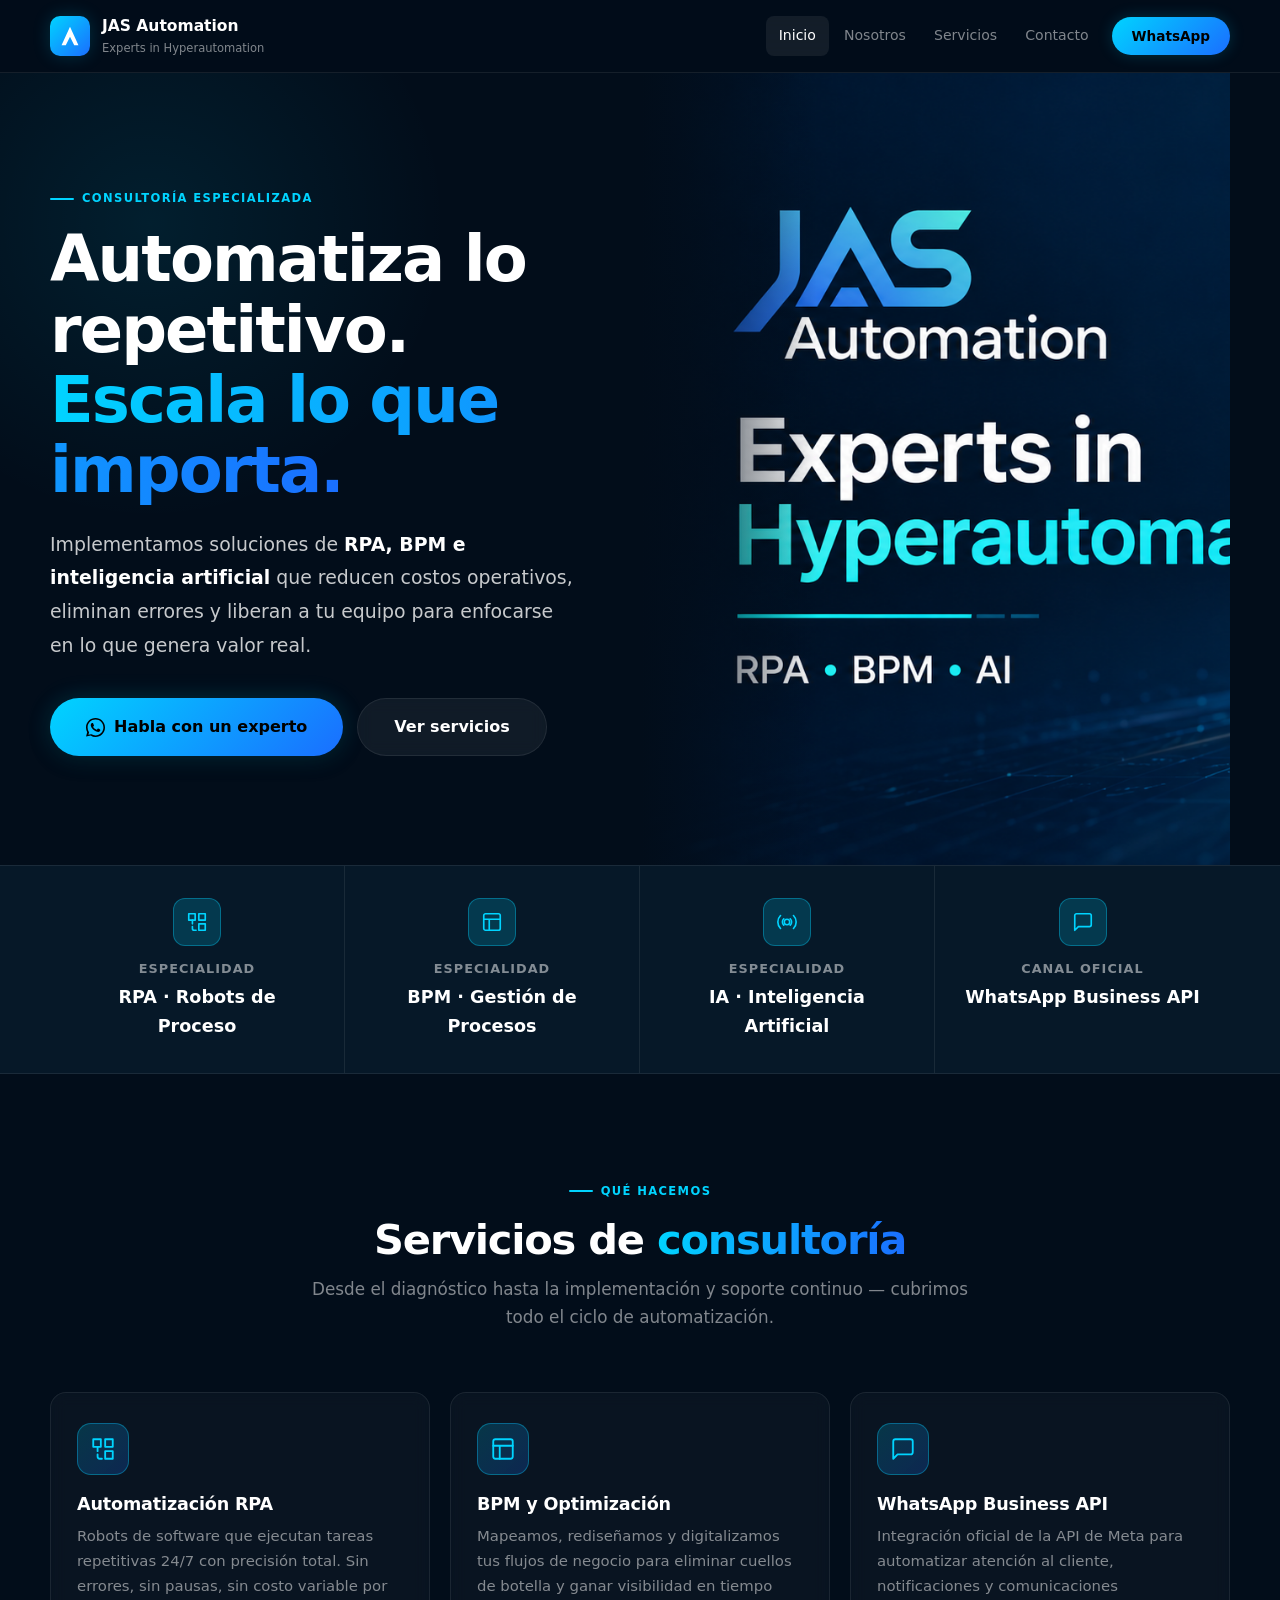
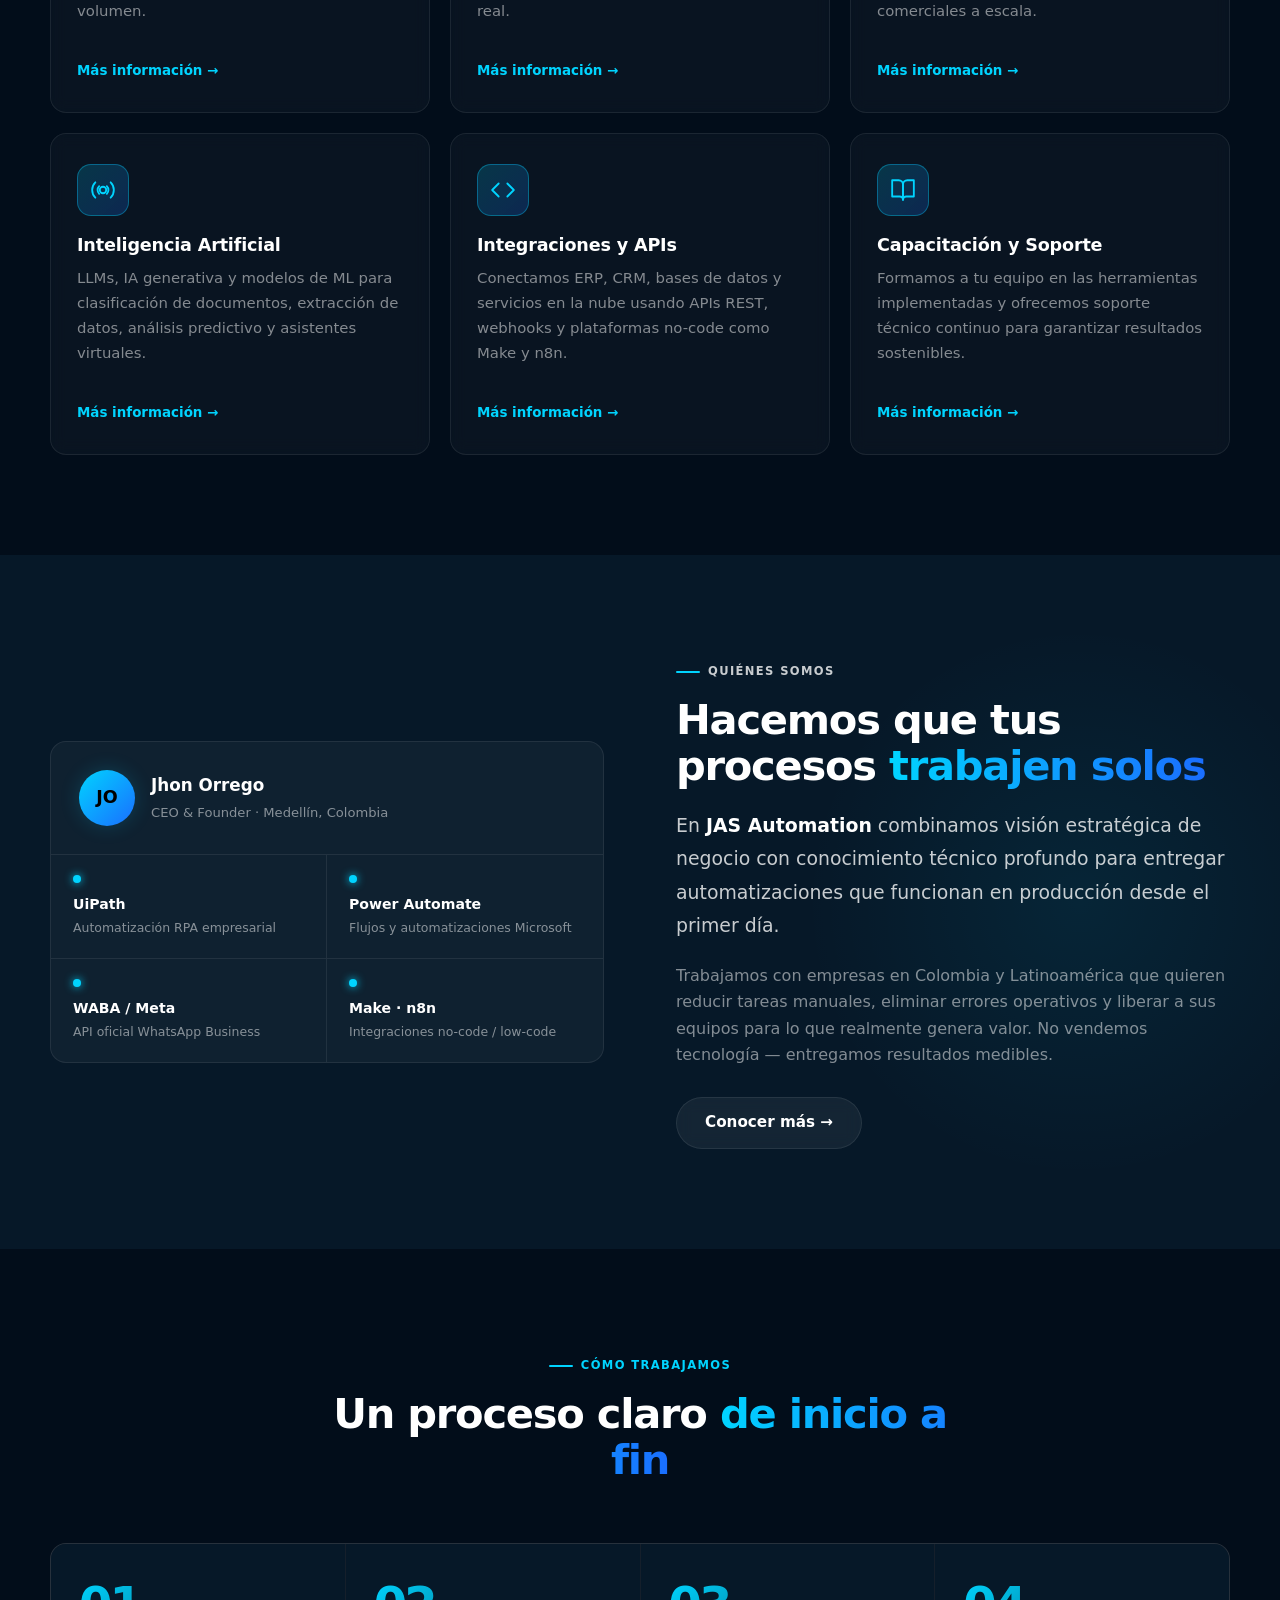
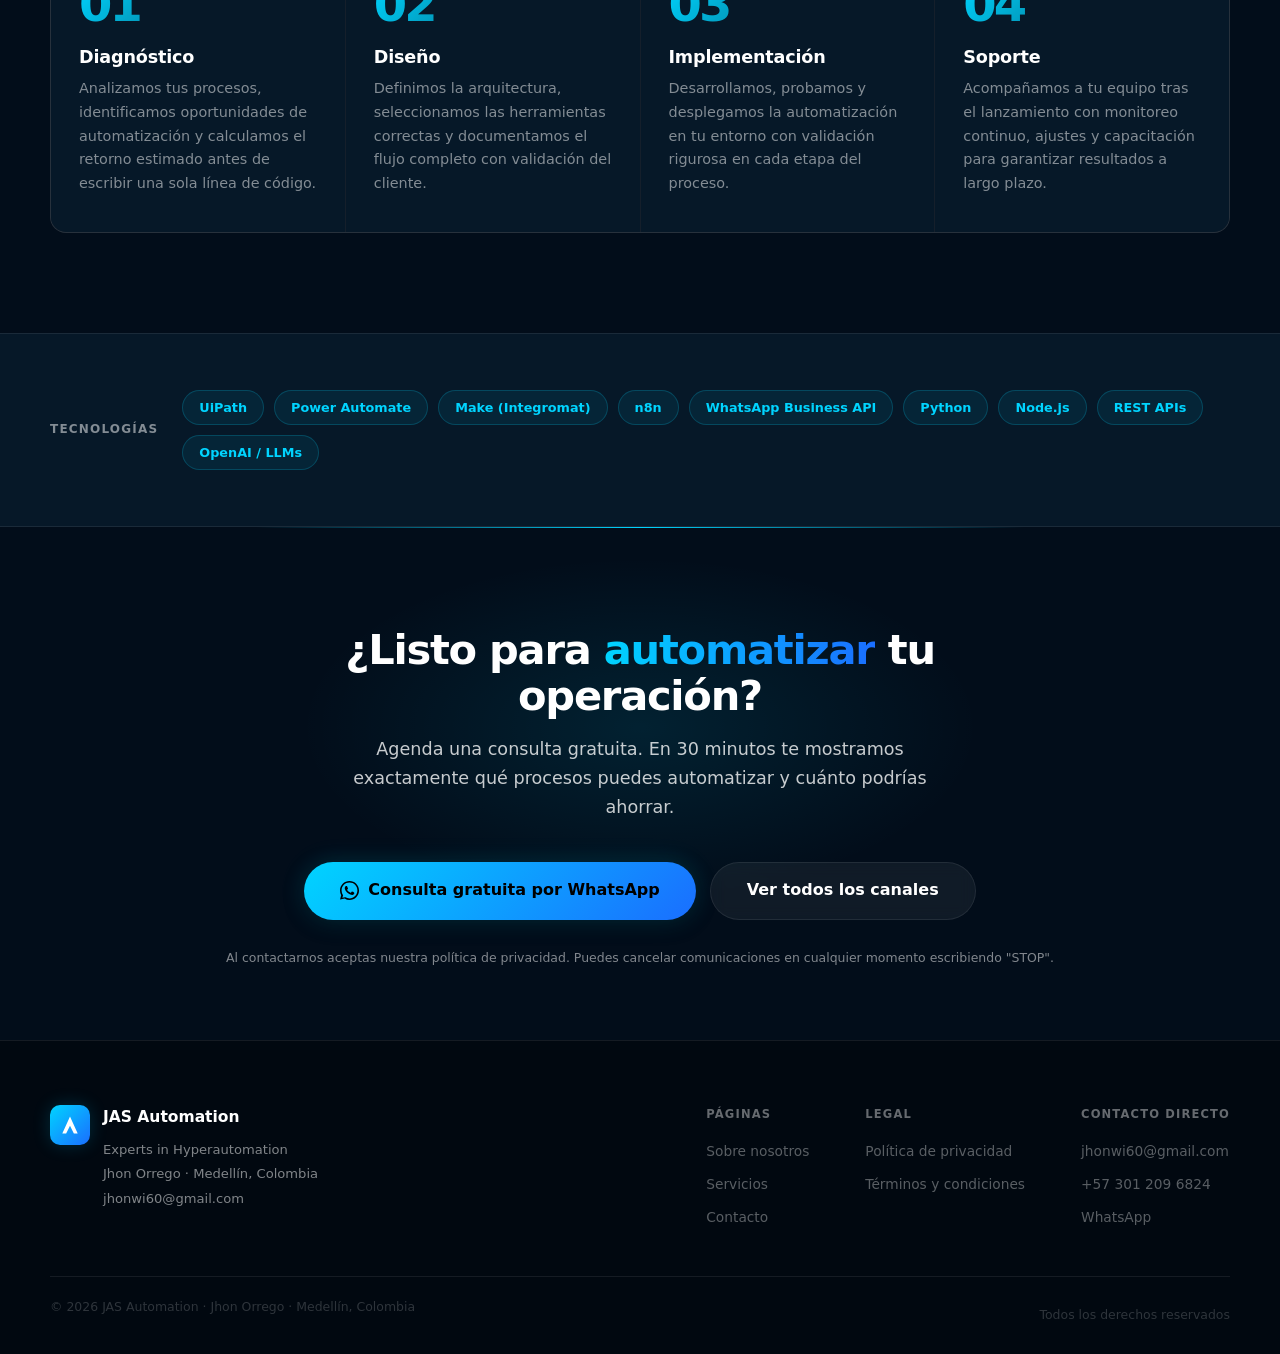
==== commit d51af4c8: "Agregar schema.org CEO/Person/Organization para SEO y meta author" ====
--- a/index.html
+++ b/index.html
@@ -13,7 +13,74 @@
   <meta property="og:type" content="website">
   <meta property="og:url" content="https://www.jasautomation.com">
   <link rel="canonical" href="https://www.jasautomation.com">
+  <meta name="author" content="Jhon Orrego">
   <link rel="stylesheet" href="assets/css/styles.css">
+  <script type="application/ld+json">
+  {
+    "@context": "https://schema.org",
+    "@graph": [
+      {
+        "@type": "Organization",
+        "@id": "https://www.jasautomation.com/#organization",
+        "name": "JAS Automation",
+        "alternateName": "JAS Automation Consultoría en Hyperautomation",
+        "url": "https://www.jasautomation.com",
+        "logo": "https://www.jasautomation.com/assets/img/web.png",
+        "image": "https://www.jasautomation.com/assets/img/web.png",
+        "description": "Consultoría especializada en Hyperautomation: RPA, BPM e Inteligencia Artificial para empresas en Colombia y Latinoamérica.",
+        "foundingLocation": { "@type": "Place", "name": "Medellín, Antioquia, Colombia" },
+        "address": {
+          "@type": "PostalAddress",
+          "addressLocality": "Medellín",
+          "addressRegion": "Antioquia",
+          "addressCountry": "CO"
+        },
+        "contactPoint": {
+          "@type": "ContactPoint",
+          "telephone": "+57-301-209-6824",
+          "email": "jhonwi60@gmail.com",
+          "contactType": "customer service",
+          "availableLanguage": "Spanish",
+          "hoursAvailable": "Mo-Fr 08:00-18:00"
+        },
+        "founder": { "@id": "https://www.jasautomation.com/#jhon-orrego" },
+        "employee": { "@id": "https://www.jasautomation.com/#jhon-orrego" }
+      },
+      {
+        "@type": "Person",
+        "@id": "https://www.jasautomation.com/#jhon-orrego",
+        "name": "Jhon Orrego",
+        "givenName": "Jhon",
+        "familyName": "Orrego",
+        "jobTitle": "CEO & Founder",
+        "description": "CEO y Fundador de JAS Automation, consultoría especializada en Hyperautomation (RPA, BPM e IA) desde Medellín, Colombia.",
+        "url": "https://www.jasautomation.com/sobre-nosotros.html",
+        "email": "jhonwi60@gmail.com",
+        "telephone": "+573012096824",
+        "address": {
+          "@type": "PostalAddress",
+          "addressLocality": "Medellín",
+          "addressCountry": "CO"
+        },
+        "worksFor": { "@id": "https://www.jasautomation.com/#organization" },
+        "knowsAbout": [
+          "RPA", "Robotic Process Automation", "BPM",
+          "Business Process Management", "Inteligencia Artificial",
+          "WhatsApp Business API", "Automatización de Procesos",
+          "Hyperautomation", "UiPath", "Power Automate"
+        ]
+      },
+      {
+        "@type": "WebSite",
+        "@id": "https://www.jasautomation.com/#website",
+        "url": "https://www.jasautomation.com",
+        "name": "JAS Automation",
+        "description": "Experts in Hyperautomation — RPA, BPM e IA",
+        "publisher": { "@id": "https://www.jasautomation.com/#organization" }
+      }
+    ]
+  }
+  </script>
 </head>
 <body>
 
@@ -192,7 +259,7 @@
           <div class="about-avatar" aria-hidden="true">JO</div>
           <div>
             <div class="about-card-name">Jhon Orrego</div>
-            <div class="about-card-role">Consultor Senior · Medellín, Colombia</div>
+            <div class="about-card-role">CEO &amp; Founder · Medellín, Colombia</div>
           </div>
         </div>
         <div class="about-skills">
